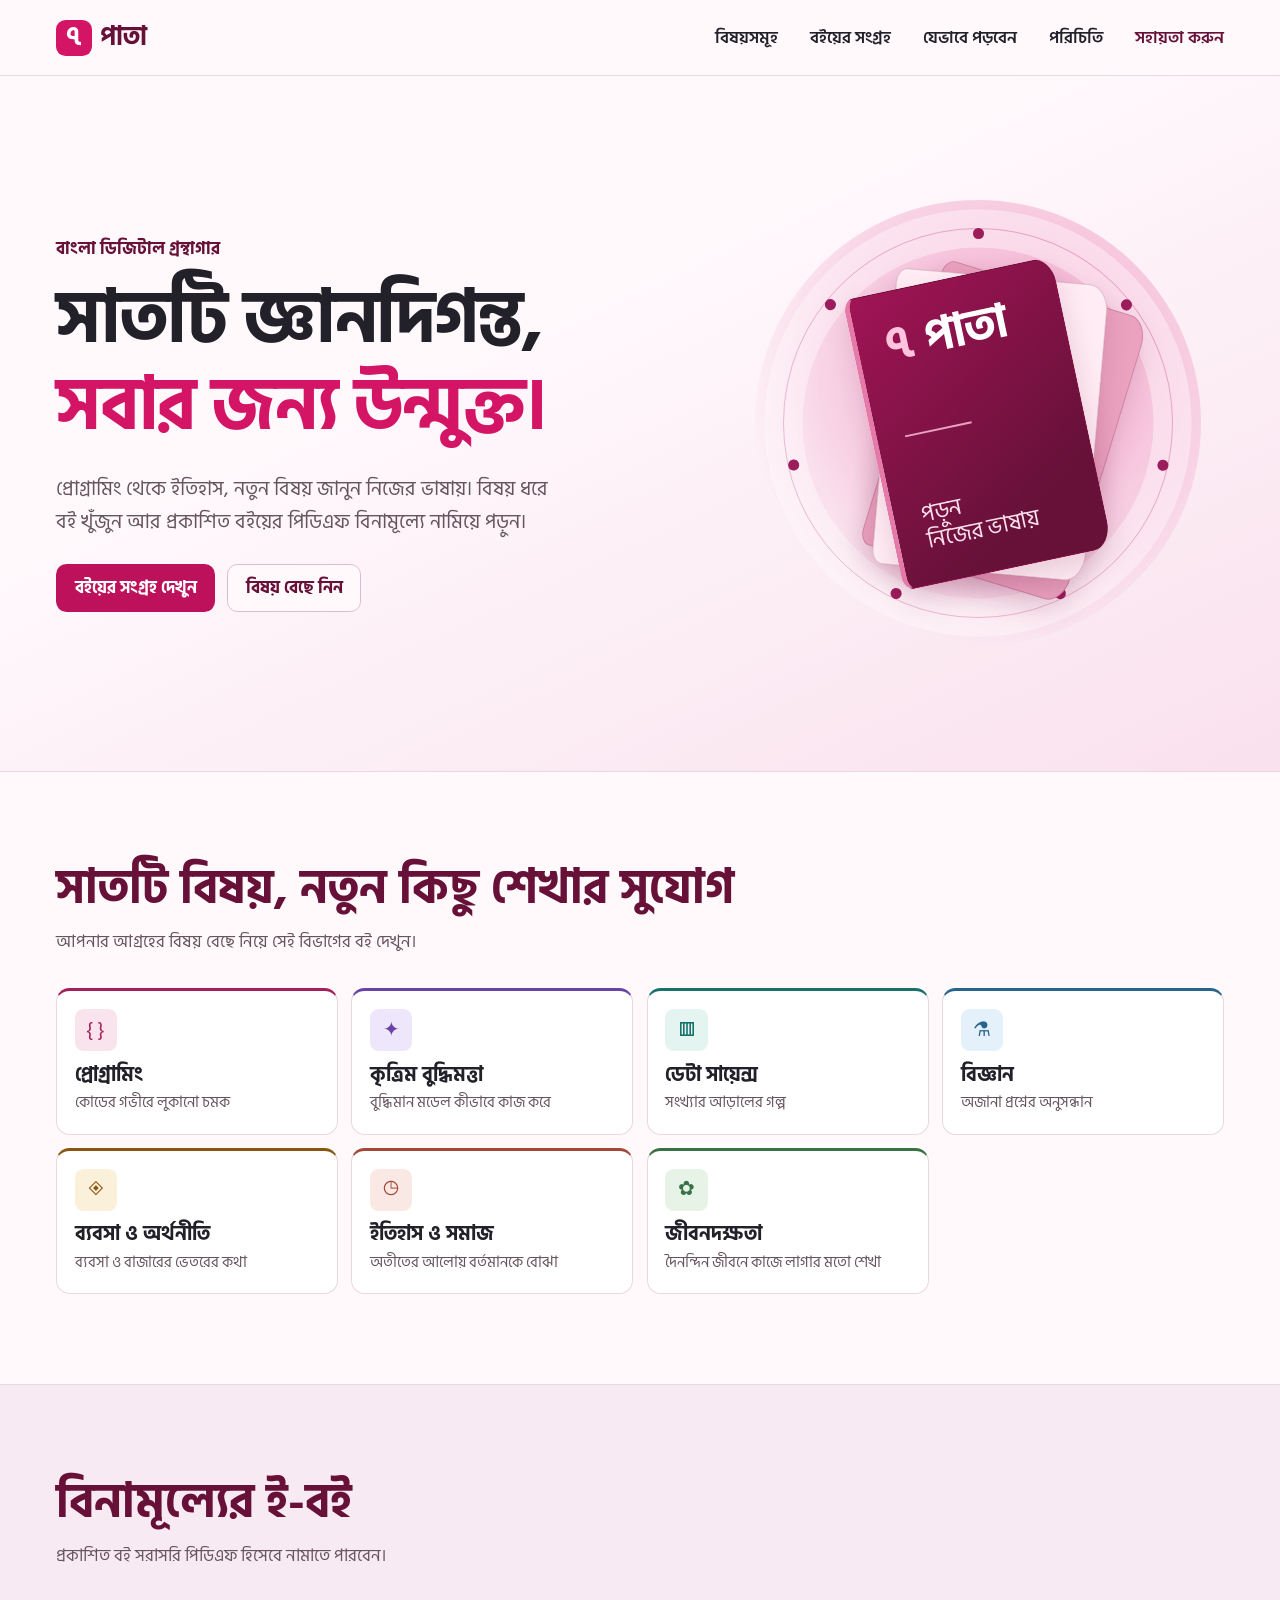
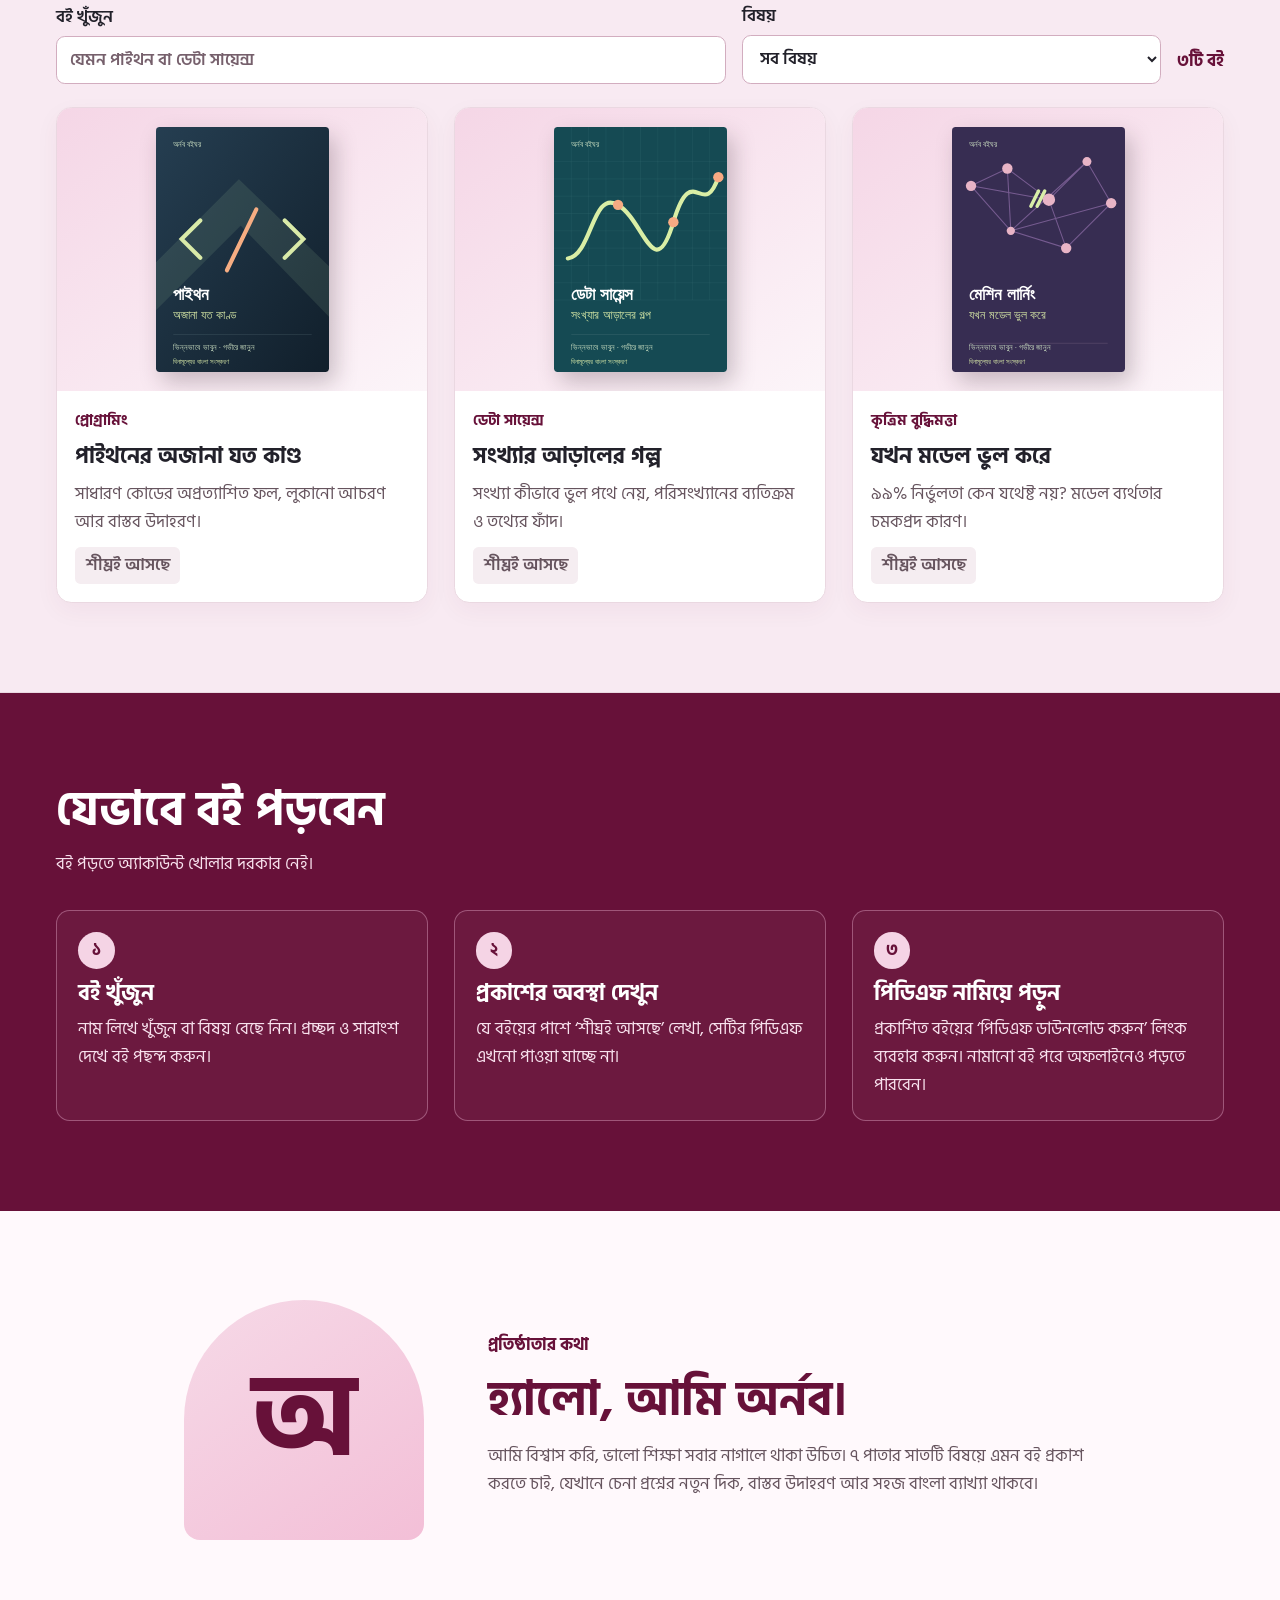
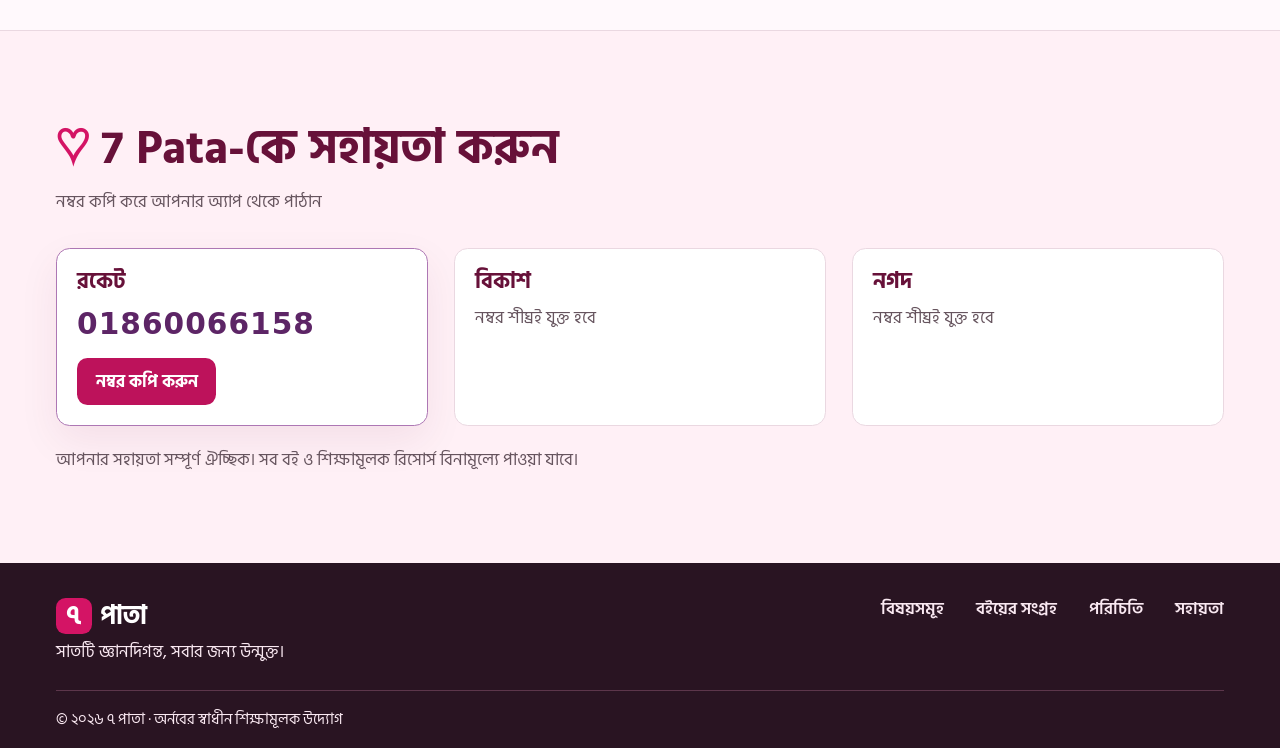
==== index.html @ e87b6c3a "Redesign 7 Pata as an accessible Bengali digital library" ====
<!doctype html>
<html lang="bn">
<head>
  <meta charset="utf-8">
  <meta name="viewport" content="width=device-width, initial-scale=1">
  <meta name="theme-color" content="#FFF9FC">
  <title>৭ পাতা — বিনামূল্যের বাংলা ডিজিটাল গ্রন্থাগার</title>
  <meta name="description" content="সাতটি জ্ঞানদিগন্ত, সবার জন্য উন্মুক্ত। ৭ পাতায় বিষয় ধরে খুঁজুন ও বিনামূল্যে বাংলা ই-বই পড়ুন।">
  <link rel="canonical" href="https://7-pata.github.io/">
  <meta property="og:title" content="৭ পাতা — বিনামূল্যের বাংলা ডিজিটাল গ্রন্থাগার">
  <meta property="og:description" content="সাতটি জ্ঞানদিগন্ত, সবার জন্য উন্মুক্ত।">
  <meta property="og:type" content="website">
  <meta property="og:locale" content="bn_BD">
  <meta property="og:url" content="https://7-pata.github.io/">
  <meta property="og:image" content="https://7-pata.github.io/assets/preview.png">
  <meta property="og:image:width" content="1200">
  <meta property="og:image:height" content="630">
  <meta property="og:image:alt" content="৭ পাতা বাংলা ডিজিটাল গ্রন্থাগারের গোলাপি প্রচ্ছদ">
  <meta name="twitter:card" content="summary_large_image">
  <link rel="icon" href="assets/favicon.svg" type="image/svg+xml">
  <link rel="preconnect" href="https://fonts.googleapis.com">
  <link rel="preconnect" href="https://fonts.gstatic.com" crossorigin>
  <link href="https://fonts.googleapis.com/css2?family=Hind+Siliguri:wght@400;500;600;700&display=swap" rel="stylesheet">
  <link rel="stylesheet" href="styles.css">
  <script defer src="config.js"></script>
  <script defer src="script.js"></script>
</head>
<body id="home">
  <a class="skip" href="#main">মূল অংশে যান</a>
  <header class="header">
    <div class="wrap topbar">
      <a class="logo" href="#home" aria-label="৭ পাতা — প্রথম পাতা"><span aria-hidden="true">৭</span> পাতা</a>
      <button type="button" class="menu" aria-expanded="false" aria-controls="nav" hidden>মেনু</button>
      <nav id="nav" aria-label="প্রধান মেনু"><div class="nav-links">
        <a href="#segments">বিষয়সমূহ</a>
        <a href="#books">বইয়ের সংগ্রহ</a>
        <a href="#principles">যেভাবে পড়বেন</a>
        <a href="#about">পরিচিতি</a>
        <a class="nav-cta" href="#support">সহায়তা করুন</a>
      </div></nav>
    </div>
  </header>
  <main id="main" tabindex="-1">
    <section class="hero">
      <div class="wrap hero-inner">
        <div class="hero-copy">
          <p class="eyebrow">বাংলা ডিজিটাল গ্রন্থাগার</p>
          <h1>সাতটি জ্ঞানদিগন্ত,<br><em>সবার জন্য উন্মুক্ত।</em></h1>
          <p class="intro">প্রোগ্রামিং থেকে ইতিহাস, নতুন বিষয় জানুন নিজের ভাষায়। বিষয় ধরে বই খুঁজুন আর প্রকাশিত বইয়ের পিডিএফ বিনামূল্যে নামিয়ে পড়ুন।</p>
          <div class="hero-actions">
            <a class="button primary" href="#books">বইয়ের সংগ্রহ দেখুন</a>
            <a class="button secondary" href="#segments">বিষয় বেছে নিন</a>
          </div>
        </div>
        <div class="hero-art" aria-hidden="true">
          <div class="art-scene">
            <div class="art-orbit"></div>
            <div class="art-dots"><i></i><i></i><i></i><i></i><i></i><i></i><i></i></div>
            <div class="art-float">
              <div class="folio folio-back"></div>
              <div class="folio folio-middle"></div>
              <div class="folio folio-front">
                <span class="folio-brand"><b>৭</b> পাতা</span>
                <span class="folio-rule"></span>
                <span class="folio-caption">পড়ুন<br>নিজের ভাষায়</span>
              </div>
            </div>
          </div>
        </div>
      </div>
    </section>
    <section class="section" id="segments" aria-labelledby="segments-title">
      <div class="wrap">
        <div class="section-head">
          <h2 id="segments-title">সাতটি বিষয়, নতুন কিছু শেখার সুযোগ</h2>
          <p>আপনার আগ্রহের বিষয় বেছে নিয়ে সেই বিভাগের বই দেখুন।</p>
        </div>
        <ul class="segment-grid" id="categoryGrid"></ul>
      </div>
    </section>
    <section class="section library" id="books" aria-labelledby="books-title">
      <div class="wrap">
        <div class="section-head">
          <h2 id="books-title">বিনামূল্যের ই-বই</h2>
          <p>প্রকাশিত বই সরাসরি পিডিএফ হিসেবে নামাতে পারবেন।</p>
        </div>
        <div class="controls">
          <label class="search-label"><span>বই খুঁজুন</span><input id="search" placeholder="যেমন পাইথন বা ডেটা সায়েন্স" type="search"></label>
          <label><span>বিষয়</span><select id="categoryFilter"><option value="">সব বিষয়</option></select></label>
          <p id="count" role="status"></p>
        </div>
        <div class="books-grid" id="bookGrid"></div>
        <div class="empty" id="noBooks" hidden>
          <h3>কোনো বই পাওয়া যায়নি</h3>
          <p>অন্য শব্দ দিয়ে খুঁজুন অথবা সব বিষয়ের বই দেখুন।</p>
          <button class="button secondary" id="resetSearch" type="button">সব বই দেখুন</button>
        </div>
        <noscript><p>বইয়ের তালিকা, বিষয় বাছাই ও খোঁজার সুবিধা ব্যবহার করতে জাভাস্ক্রিপ্ট চালু করুন।</p></noscript>
      </div>
    </section>
    <section class="section how" id="principles" aria-labelledby="how-title">
      <div class="wrap">
        <div class="section-head">
          <h2 id="how-title">যেভাবে বই পড়বেন</h2>
          <p>বই পড়তে অ্যাকাউন্ট খোলার দরকার নেই।</p>
        </div>
        <ol class="steps">
          <li><h3>বই খুঁজুন</h3><p>নাম লিখে খুঁজুন বা বিষয় বেছে নিন। প্রচ্ছদ ও সারাংশ দেখে বই পছন্দ করুন।</p></li>
          <li><h3>প্রকাশের অবস্থা দেখুন</h3><p>যে বইয়ের পাশে ‘শীঘ্রই আসছে’ লেখা, সেটির পিডিএফ এখনো পাওয়া যাচ্ছে না।</p></li>
          <li><h3>পিডিএফ নামিয়ে পড়ুন</h3><p>প্রকাশিত বইয়ের ‘পিডিএফ ডাউনলোড করুন’ লিংক ব্যবহার করুন। নামানো বই পরে অফলাইনেও পড়তে পারবেন।</p></li>
        </ol>
      </div>
    </section>
    <section class="section about" id="about" aria-labelledby="about-title">
      <div class="wrap about-layout">
        <div class="founder-mark" aria-hidden="true">অ</div>
        <div>
          <p class="eyebrow">প্রতিষ্ঠাতার কথা</p>
          <h2 id="about-title">হ্যালো, আমি অর্নব।</h2>
          <p>আমি বিশ্বাস করি, ভালো শিক্ষা সবার নাগালে থাকা উচিত। ৭ পাতার সাতটি বিষয়ে এমন বই প্রকাশ করতে চাই, যেখানে চেনা প্রশ্নের নতুন দিক, বাস্তব উদাহরণ আর সহজ বাংলা ব্যাখ্যা থাকবে।</p>
          <a id="facebook" class="text-link" href="#about" hidden target="_blank" rel="noopener noreferrer">ফেসবুক পেজে যুক্ত হন</a>
        </div>
      </div>
    </section>
    <section class="section support" id="support" aria-labelledby="support-title">
      <div class="wrap">
        <div class="section-head">
          <h2 id="support-title"><span aria-hidden="true">♡</span> 7 Pata-কে সহায়তা করুন</h2>
          <p>নম্বর কপি করে আপনার অ্যাপ থেকে পাঠান</p>
        </div>
        <div class="payments">
          <article class="pay-card rocket">
            <h3>রকেট</h3>
            <span class="pay-status" id="number-rocket" dir="ltr">01860066158</span>
            <button class="button primary" data-method="rocket" type="button" hidden>নম্বর কপি করুন</button>
          </article>
          <article class="pay-card bkash">
            <h3>বিকাশ</h3>
            <span class="pay-status" id="number-bkash">নম্বর শীঘ্রই যুক্ত হবে</span>
            <button class="button primary" data-method="bkash" type="button" hidden>নম্বর কপি করুন</button>
          </article>
          <article class="pay-card nagad">
            <h3>নগদ</h3>
            <span class="pay-status" id="number-nagad">নম্বর শীঘ্রই যুক্ত হবে</span>
            <button class="button primary" data-method="nagad" type="button" hidden>নম্বর কপি করুন</button>
          </article>
        </div>
        <p class="support-note">আপনার সহায়তা সম্পূর্ণ ঐচ্ছিক। সব বই ও শিক্ষামূলক রিসোর্স বিনামূল্যে পাওয়া যাবে।</p>
      </div>
    </section>
  </main>
  <footer class="footer">
    <div class="wrap">
      <div class="footer-main">
        <div>
          <a class="logo" href="#home" aria-label="৭ পাতা — প্রথম পাতা"><span aria-hidden="true">৭</span> পাতা</a>
          <p>সাতটি জ্ঞানদিগন্ত, সবার জন্য উন্মুক্ত।</p>
        </div>
        <nav aria-label="ফুটার মেনু">
          <a href="#segments">বিষয়সমূহ</a><a href="#books">বইয়ের সংগ্রহ</a><a href="#about">পরিচিতি</a><a href="#support">সহায়তা</a>
        </nav>
      </div>
      <p class="footer-bottom">© <span id="year"></span> ৭ পাতা · অর্নবের স্বাধীন শিক্ষামূলক উদ্যোগ</p>
    </div>
  </footer>
  <div class="toast" id="toast" role="status" aria-atomic="true"></div>
</body>
</html>
---- styles.css ----
:root {
  color-scheme: light;
  --pink: #D41465;
  --burgundy: #671139;
  --paper: #FFF9FC;
  --ink: #22212A;
  --muted: #66545e;
  --line: #ead8e1;
  --shadow: 0 15px 40px #67113912;
  font-family: "Hind Siliguri", "Noto Sans Bengali", sans-serif;
  color: var(--ink);
  background: var(--paper);
}
*, *::before, *::after { box-sizing: border-box; }
html { scroll-behavior: smooth; scroll-padding-top: 6rem; }
body { margin: 0; font-size: 1.0625rem; line-height: 1.65; }
[hidden] { display: none !important; }
h1, h2, h3, p { margin: 0; }
h1, h2, h3 { line-height: 1.2; }
h1 { font-size: clamp(2.35rem, 5.7vw, 5.25rem); letter-spacing: -.02em; }
h1 em { color: var(--pink); font-style: normal; }
h2 { font-size: clamp(1.9rem, 3.7vw, 3.2rem); color: var(--burgundy); }
h3 { font-size: 1.35rem; }
a { color: inherit; }
button, input, select { font: inherit; }
button { cursor: pointer; }
:focus-visible { outline: 3px solid #a20e53; outline-offset: 4px; }
.wrap { width: min(73rem, calc(100% - 3rem)); margin-inline: auto; }
.skip { position: fixed; z-index: 10; top: .75rem; left: .75rem; padding: .6rem 1rem; background: white; transform: translateY(-200%); }
.skip:focus { transform: none; }

.header { position: sticky; top: 0; z-index: 5; background: var(--paper); border-bottom: 1px solid var(--line); }
.topbar, .topbar nav, .footer-main, .footer nav { display: flex; align-items: center; gap: clamp(.85rem, 2.6vw, 2rem); }
.topbar { min-height: 4.7rem; justify-content: space-between; }
.logo { display: inline-flex; align-items: center; gap: .48rem; white-space: nowrap; text-decoration: none; font-size: 1.6rem; font-weight: 700; color: var(--burgundy); }
.logo span { display: grid; place-items: center; width: 2.25rem; height: 2.25rem; line-height: 1; border-radius: .6rem; color: white; background: var(--pink); }
.topbar nav a, .footer nav a { position: relative; text-decoration: none; font-weight: 600; }
.topbar nav a::after, .footer nav a::after { content: ""; position: absolute; inset: auto 0 -.15em; height: 2px; background: currentColor; transform: scaleX(0); transform-origin: left; transition: transform .2s; }
.topbar nav a:is(:hover, :focus-visible)::after, .footer nav a:is(:hover, :focus-visible)::after { transform: scaleX(1); }
.nav-links { display: contents; }
.nav-cta { color: var(--burgundy); }
.menu { display: none; border: 1px solid var(--line); border-radius: .55rem; background: white; color: var(--burgundy); padding: .4rem .85rem; }

.hero { background: linear-gradient(155deg, #fff9fc 36%, #f9e1ed); overflow: hidden; border-bottom: 1px solid var(--line); }
.hero-inner { display: grid; grid-template-columns: 1.12fr .88fr; align-items: center; gap: clamp(1rem, 4vw, 4rem); padding-block: clamp(4rem, 9vw, 8rem); }
.eyebrow { color: var(--burgundy); font-weight: 700; margin-bottom: .85rem; }
.intro { max-width: 31rem; margin-top: 1.3rem; color: var(--muted); font-size: clamp(1.05rem, 2vw, 1.25rem); }
.hero-actions { display: flex; flex-wrap: wrap; gap: .75rem; margin-top: 1.6rem; }
.button { display: inline-flex; align-items: center; justify-content: center; text-align: center; min-height: 2.85rem; border-radius: .65rem; border: 1px solid transparent; padding: .55rem 1.1rem; font-weight: 700; text-decoration: none; transition: background-color .2s, transform .2s, box-shadow .2s; }
.button:active { transform: translateY(2px); }
.primary { background: #bd125b; color: white; }
.primary:hover { background: var(--burgundy); box-shadow: 0 5px 15px #67113930; }
.secondary { border-color: #dfbace; background: #fff9fc; color: var(--burgundy); }
.secondary:hover { background: #f8e5ef; }
.hero-copy > * { animation: enter .65s both; }
.hero-copy h1 { animation-delay: .08s; }
.hero-copy .intro { animation-delay: .17s; }
.hero-actions { animation-delay: .25s; }

.hero-art { position: relative; isolation: isolate; display: grid; place-items: center; width: min(100%, 29rem); aspect-ratio: 1; margin-inline: auto; container-type: inline-size; }
.hero-art::before { content: ""; position: absolute; inset: 2%; border-radius: 50%; background: radial-gradient(circle at 60% 38%, #f4a7cb, #f8d5e6 53%, transparent 73%); animation: glow 4.8s ease-in-out; }
.art-scene { position: absolute; inset: 0; transform: translate(var(--drift-x, 0), var(--drift-y, 0)); transition: transform .3s ease-out; }
.art-orbit { position: absolute; inset: 8%; border: 1px solid #b9387640; border-radius: 50%; box-shadow: 0 0 0 4cqw #fff9fc69, inset 0 0 0 4cqw #fff9fc69; }
.art-dots { position: absolute; inset: 0; }
.art-dots i { position: absolute; top: 8%; left: 49%; width: 2.3%; aspect-ratio: 1; border-radius: 50%; background: #9c1d5c; transform: rotate(var(--angle)); transform-origin: 50% 42cqw; }
.art-dots i:nth-child(1) { --angle: 0deg; }
.art-dots i:nth-child(2) { --angle: 51.4deg; }
.art-dots i:nth-child(3) { --angle: 102.9deg; }
.art-dots i:nth-child(4) { --angle: 154.3deg; }
.art-dots i:nth-child(5) { --angle: 205.7deg; }
.art-dots i:nth-child(6) { --angle: 257.1deg; }
.art-dots i:nth-child(7) { --angle: 308.6deg; }
.art-float { position: absolute; inset: 18% 27%; animation: float 4.8s ease-in-out; }
.folio { position: absolute; inset: 0; border-radius: 5% 9% 9% 5%; border: 1px solid #67113933; box-shadow: 0 12px 28px #67113924; }
.folio-back { background: #eaa2bf; transform: rotate(17deg) translateX(13%); }
.folio-middle { background: #ffecf4; transform: rotate(5deg) translateX(6%); }
.folio-front { display: flex; flex-direction: column; justify-content: space-between; padding: 13%; background: linear-gradient(145deg, #a01455, #671139 76%); color: white; transform: rotate(-12deg); border-left: 5px solid #e57aa9; }
.folio-brand { font-size: 10cqw; font-weight: 700; line-height: 1.1; white-space: nowrap; }
.folio-brand b { color: #ffc3de; }
.folio-rule { width: 45%; height: 2px; background: #eaa2bf; }
.folio-caption { font-size: 5cqw; line-height: 1.2; color: #ffe0ee; }
@keyframes enter { from { opacity: 0; transform: translateY(13px); } to { opacity: 1; transform: translateY(0); } }
@keyframes glow { 50% { transform: translate(3%, -3%) scale(.91); opacity: .65; } }
@keyframes float { 50% { transform: translateY(-3cqw) rotate(2deg); } }

.section { padding-block: clamp(3.5rem, 7vw, 6rem); }
.section-head { max-width: 44rem; margin-bottom: clamp(1.25rem, 3vw, 2rem); }
.section-head p { margin-top: .65rem; color: var(--muted); }
.segment-grid, .steps { display: grid; list-style: none; margin: 0; padding: 0; gap: .85rem; }
.segment-grid { grid-template-columns: repeat(4, minmax(0, 1fr)); }
.segment-card { --accent: #a51f58; --tint: #f9e3ed; width: 100%; height: 100%; text-align: start; padding: 1.1rem; background: white; border: 1px solid var(--line); border-top: 3px solid var(--accent); border-radius: .85rem; color: var(--ink); transition: transform .22s, background-color .22s, box-shadow .22s; }
.segment-card:hover, .segment-card[aria-pressed="true"] { background: var(--tint); box-shadow: var(--shadow); }
.segment-card:hover { transform: translateY(-4px); }
.segment-card[data-accent="violet"] { --accent: #6744a6; --tint: #eee7fb; }
.segment-card[data-accent="teal"] { --accent: #18726b; --tint: #e4f4f1; }
.segment-card[data-accent="blue"] { --accent: #27658d; --tint: #e5f1fa; }
.segment-card[data-accent="amber"] { --accent: #885610; --tint: #fbf0d9; }
.segment-card[data-accent="brick"] { --accent: #a34738; --tint: #f9e8e3; }
.segment-card[data-accent="green"] { --accent: #387244; --tint: #e8f3e8; }
.segment-icon { display: grid; place-items: center; width: 2.65rem; height: 2.65rem; border-radius: .55rem; color: var(--accent); background: var(--tint); font-size: 1.25rem; margin-bottom: .7rem; transition: transform .25s; }
.segment-card:hover .segment-icon { transform: var(--icon-hover, rotate(-9deg) scale(1.1)); }
.segment-card[data-accent="violet"] { --icon-hover: rotate(35deg); }
.segment-card[data-accent="teal"] { --icon-hover: scaleY(1.22); }
.segment-card[data-accent="blue"] { --icon-hover: rotate(15deg) translateY(-2px); }
.segment-card[data-accent="amber"] { --icon-hover: rotate(45deg) scale(.93); }
.segment-card[data-accent="brick"] { --icon-hover: rotate(-35deg); }
.segment-card[data-accent="green"] { --icon-hover: scale(1.23); }
.segment-card strong { display: block; font-size: 1.22rem; line-height: 1.3; }
.segment-card small { color: var(--muted); font-size: .92rem; }

.library { background: #f8eaf2; border-block: 1px solid var(--line); }
.controls { display: grid; grid-template-columns: minmax(0, 1.6fr) minmax(0, 1fr) auto; align-items: end; gap: 1rem; margin-bottom: 1.4rem; }
.controls label { display: grid; gap: .3rem; font-weight: 600; }
.controls :is(input, select) { width: 100%; min-height: 3rem; padding: .55rem .8rem; border: 1px solid #d2adbf; border-radius: .55rem; color: var(--ink); background: white; }
.controls input::placeholder { color: #76606c; }
.controls :is(input, select):focus-visible { outline-offset: 1px; box-shadow: 0 0 0 6px #d4146520; }
#count { padding-bottom: .55rem; color: var(--burgundy); font-weight: 700; }
.books-grid, .payments, .steps { display: grid; grid-template-columns: repeat(3, minmax(0, 1fr)); gap: clamp(.9rem, 2.4vw, 1.6rem); }
.book-card { min-width: 0; border-radius: .95rem; background: white; border: 1px solid var(--line); box-shadow: 0 8px 24px #6711390c; display: flex; flex-direction: column; overflow: hidden; transform: perspective(850px) rotateX(var(--tilt-x, 0deg)) rotateY(var(--tilt-y, 0deg)) translateY(var(--lift, 0)); transition: transform .22s, box-shadow .22s; }
.book-card:is(:hover, :focus-within) { --lift: -4px; box-shadow: var(--shadow); }
.book-cover { display: grid; place-items: center; padding: 1.2rem 1rem; overflow: hidden; background: linear-gradient(145deg, #f5d6e6, #fcf5f9); }
.book-cover img { display: block; width: min(66%, 10.8rem); height: auto; aspect-ratio: 500 / 708; border-radius: .23rem; box-shadow: 6px 10px 22px #32202d40; transition: transform .28s; }
.book-card:hover img { transform: scale(1.045); }
.book-body { display: flex; flex: 1; flex-direction: column; align-items: flex-start; gap: .65rem; padding: 1.15rem; }
.book-meta { color: var(--burgundy); font-size: .92rem; font-weight: 700; }
.book-body p { color: var(--muted); }
.book-body .button, .book-status { margin-top: auto; }
.book-status { display: inline-block; color: var(--muted); background: #f5edf1; padding: .27rem .65rem; border-radius: .35rem; font-weight: 600; }
.empty { text-align: center; background: white; border: 1px solid var(--line); padding: 2.5rem 1rem; border-radius: .85rem; }
.empty p { margin: .5rem 0 1rem; color: var(--muted); }

.how { background: var(--burgundy); color: white; }
.how h2, .how h3 { color: white; }
.how p { color: #f8e1ed; }
.steps { counter-reset: step; }
.steps li { padding: 1.3rem; border: 1px solid #d89bb979; border-radius: .85rem; background: #fff9fc09; }
.steps li::before { content: counter(step, bengali); counter-increment: step; display: grid; place-items: center; width: 2.3rem; height: 2.3rem; margin-bottom: .8rem; border-radius: 50%; background: #f5d4e5; color: var(--burgundy); font-weight: 700; }
.steps p { margin-top: .5rem; }
.about-layout { display: grid; grid-template-columns: minmax(8rem, 15rem) minmax(0, 38rem); align-items: center; justify-content: center; gap: clamp(1.5rem, 5vw, 4rem); }
.founder-mark { display: grid; place-items: center; aspect-ratio: 1; border-radius: 50% 50% 1rem 1rem; background: linear-gradient(145deg, #f6d9e7, #f3bfd7); color: var(--burgundy); font-weight: 700; font-size: clamp(3rem, 9vw, 8rem); }
.about h2 + p { color: var(--muted); margin-block: .75rem; }
.text-link { color: var(--burgundy); font-weight: 700; text-underline-offset: .2em; }

.support { background: #fff0f6; border-top: 1px solid var(--line); }
.support h2 span { color: var(--pink); }
.pay-card { display: flex; flex-direction: column; align-items: flex-start; gap: .55rem; background: white; border: 1px solid var(--line); border-radius: .85rem; padding: 1.25rem; }
.pay-card h3 { color: var(--burgundy); }
.pay-card.rocket { border-color: #ad77b4; box-shadow: var(--shadow); }
.rocket .pay-status:not(.unavailable) { color: #5d2566; font: 700 clamp(1.25rem, 2.8vw, 1.85rem)/1.4 system-ui, sans-serif; letter-spacing: .035em; font-variant-numeric: tabular-nums; user-select: all; }
.pay-status { color: var(--muted); }
.pay-card .button { margin-top: .25rem; }
.support-note { margin-top: 1.2rem; color: var(--muted); }
.copy-success { animation: success .32s ease-out; }
@keyframes success { 50% { transform: scale(1.04); } }
.footer { background: #291422; color: #f9e8f1; padding: 2rem 0 1rem; }
.footer .logo { color: white; }
.footer-main { justify-content: space-between; align-items: flex-start; flex-wrap: wrap; }
.footer nav { flex-wrap: wrap; }
.footer-bottom { margin-top: 1.5rem; padding-top: 1rem; border-top: 1px solid #b9779959; font-size: .95rem; }
.footer :focus-visible { outline-color: #ffc4e1; }
.toast { position: fixed; z-index: 8; inset: auto 1rem 1rem auto; max-width: calc(100% - 2rem); padding: .65rem 1rem; color: white; background: var(--burgundy); border-radius: .6rem; box-shadow: var(--shadow); opacity: 0; transform: translateY(.65rem); pointer-events: none; transition: opacity .2s, transform .2s; }
.toast.show { opacity: 1; transform: none; }
.revealed { animation: reveal-content .5s ease-out; }
.book-card.revealed { animation-delay: var(--book-delay, 0s); animation-fill-mode: backwards; }
@keyframes reveal-content { from { opacity: 0; translate: 0 10px; } }

@media (max-width: 55rem) {
  .segment-grid { grid-template-columns: repeat(2, minmax(0, 1fr)); }
  .topbar { flex-wrap: wrap; gap: 0; padding-block: .6rem; min-height: 4rem; }
  .menu:not([hidden]) { display: block; min-height: 2.75rem; }
  .topbar nav { flex-basis: 100%; flex-direction: column; align-items: stretch; gap: 0; }
  .topbar nav a { padding: .35rem 0; }
  .topbar.menu-ready nav { position: absolute; inset: 100% 0 auto; padding-inline: max(1rem, calc((100% - 73rem) / 2)); background: var(--paper); box-shadow: var(--shadow); display: grid; grid-template-rows: 0fr; visibility: hidden; transition: grid-template-rows .25s, visibility .25s; }
  .topbar.menu-ready nav.open { grid-template-rows: 1fr; visibility: visible; }
  .nav-links { display: block; min-height: 0; overflow: hidden; padding-inline: .3rem; }
  .nav-links a { display: block; margin-block: .15rem; }
  .topbar nav a:focus-visible { outline-offset: -2px; }
}
@media (max-width: 46rem) {
  .hero-inner { grid-template-columns: minmax(0, 1fr); padding-block: 3.25rem 2rem; }
  .hero-art { width: min(80%, 20rem); }
  .books-grid, .payments, .steps { grid-template-columns: repeat(2, minmax(0, 1fr)); }
  .controls { grid-template-columns: minmax(0, 1fr) minmax(0, .8fr); }
  #count { grid-column: 1 / -1; padding-bottom: 0; }
}
@media (max-width: 33rem) {
  .wrap { width: calc(100% - 2rem); }
  .books-grid, .payments, .steps { grid-template-columns: minmax(0, 1fr); }
  .controls { gap: .65rem; grid-template-columns: minmax(0, 1fr); }
  .segment-card { padding: .8rem; }
  .about-layout { grid-template-columns: minmax(0, 1fr); }
  .founder-mark { width: 6rem; }
}
@media (prefers-reduced-motion: reduce) {
  *, *::before, *::after { scroll-behavior: auto !important; animation: none !important; transition: none !important; }
  .book-card, .button, .segment-card, .segment-icon, .book-cover img, .art-scene { transform: none !important; }
}
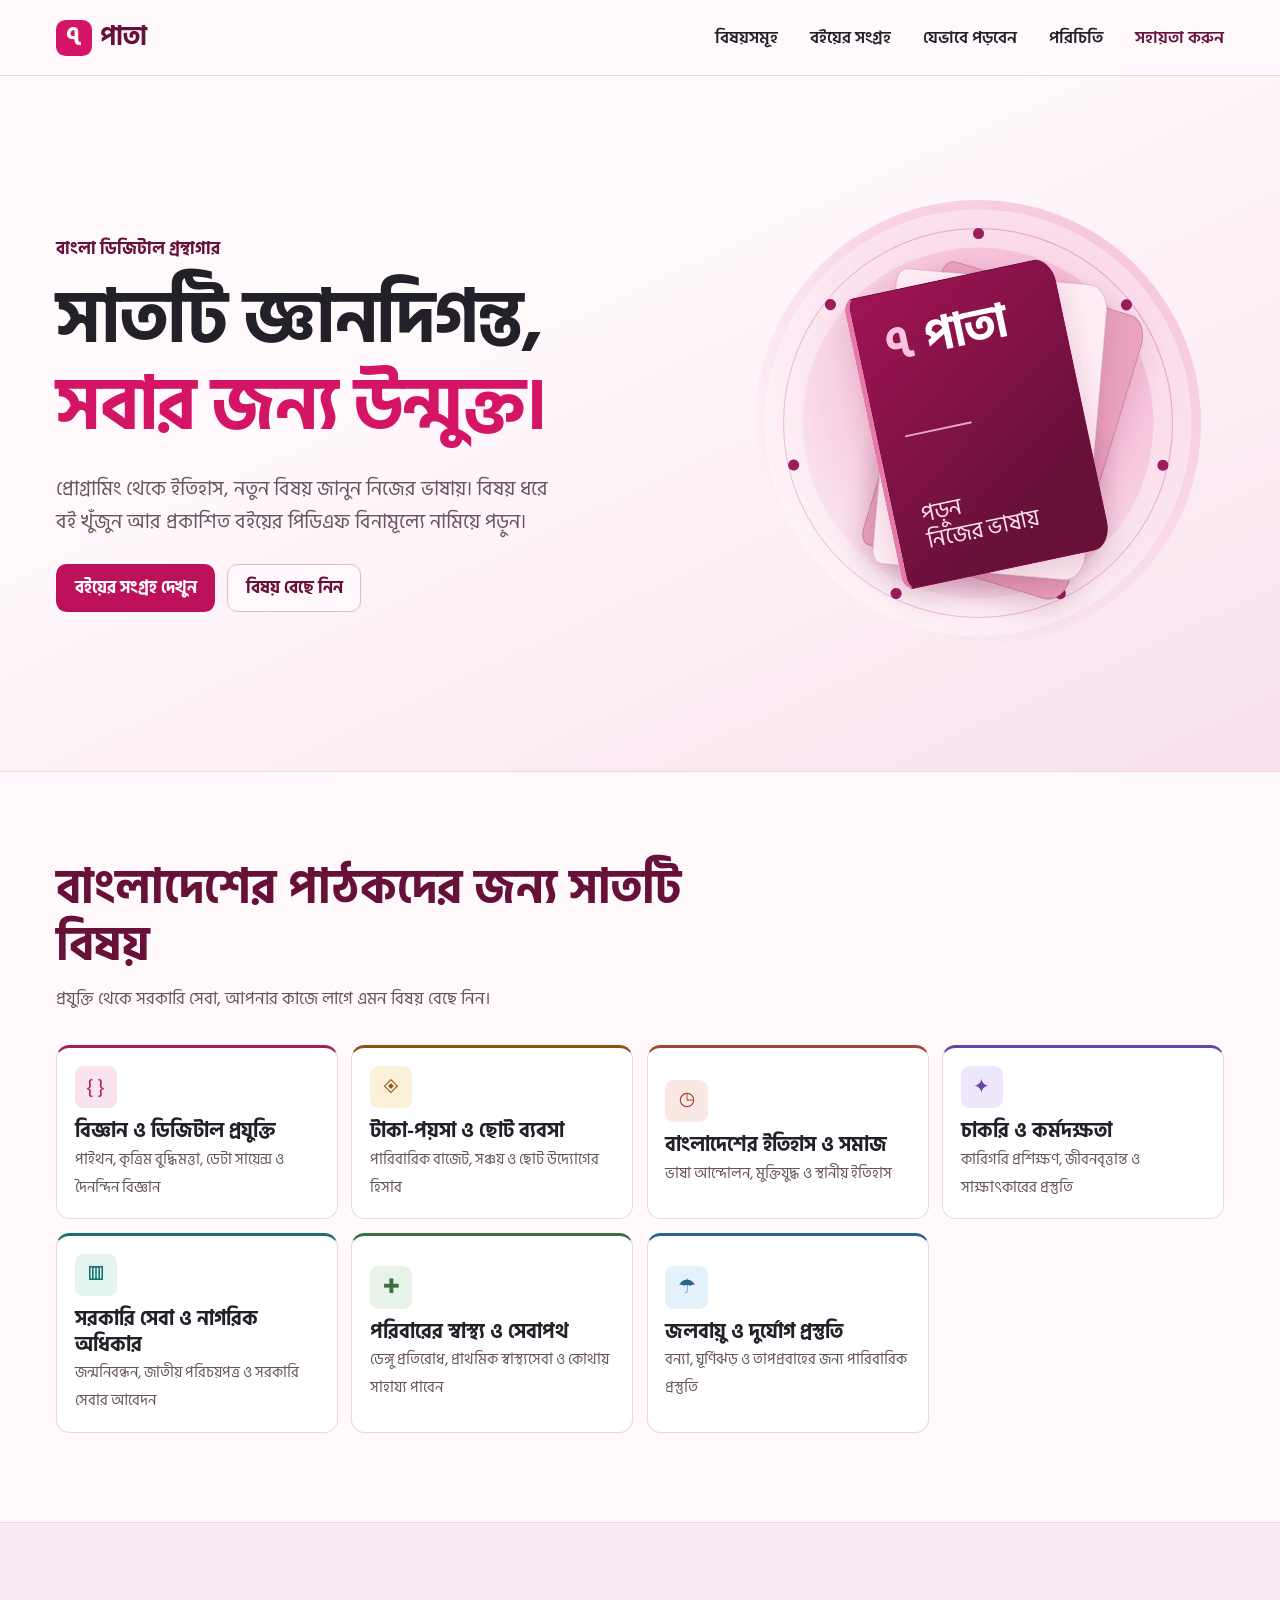
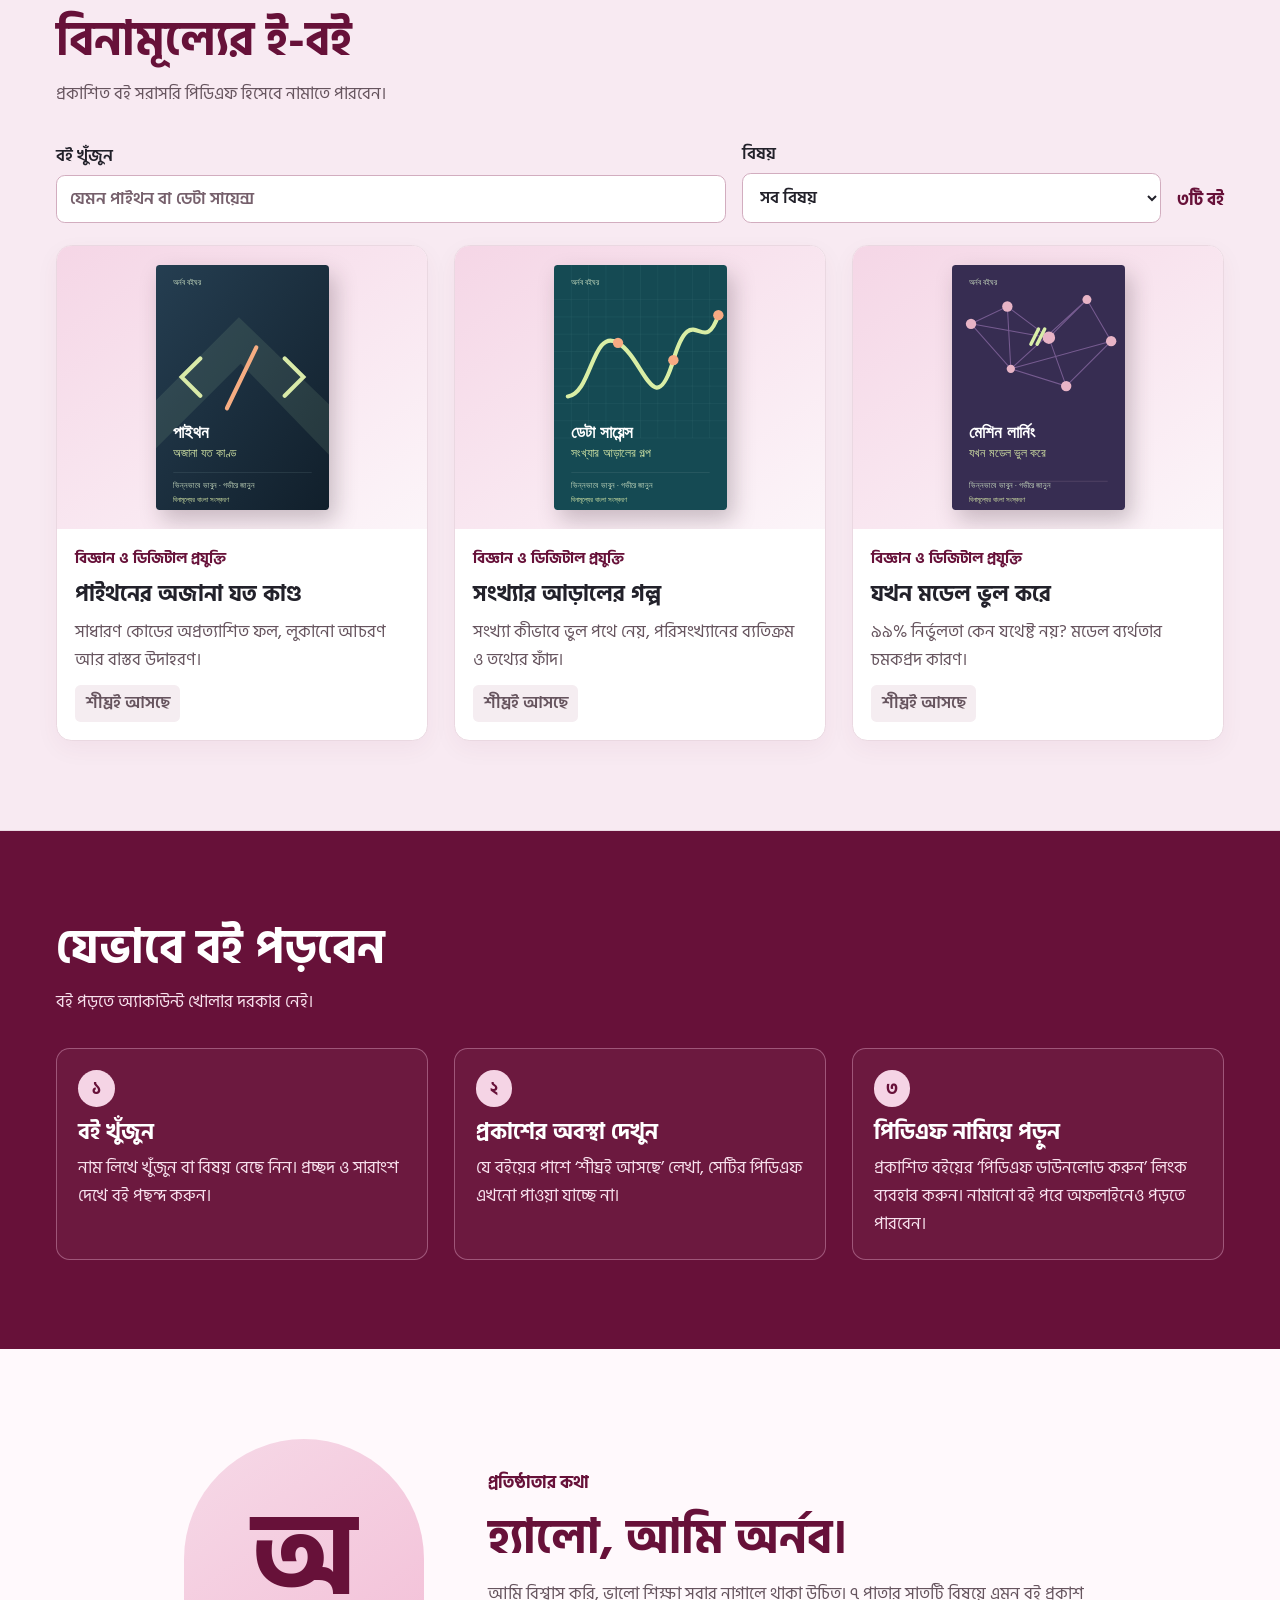
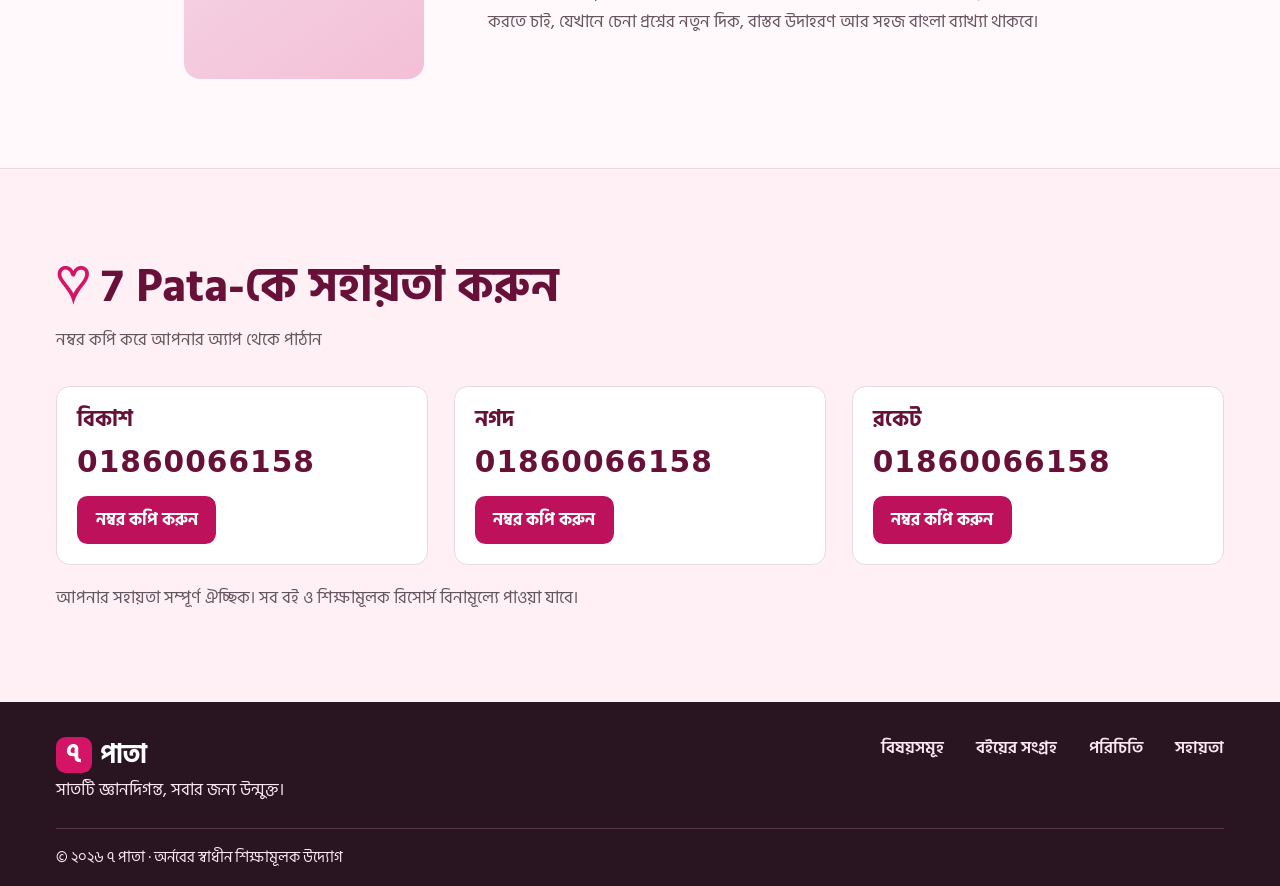
==== commit 49b481ff: "Localize library topics, support cards, and favicon" ====
--- a/index.html
+++ b/index.html
@@ -17,13 +17,13 @@
   <meta property="og:image:height" content="630">
   <meta property="og:image:alt" content="৭ পাতা বাংলা ডিজিটাল গ্রন্থাগারের গোলাপি প্রচ্ছদ">
   <meta name="twitter:card" content="summary_large_image">
-  <link rel="icon" href="assets/favicon.svg" type="image/svg+xml">
+  <link rel="icon" href="assets/favicon.svg?v=7-pata-bn" type="image/svg+xml">
   <link rel="preconnect" href="https://fonts.googleapis.com">
   <link rel="preconnect" href="https://fonts.gstatic.com" crossorigin>
   <link href="https://fonts.googleapis.com/css2?family=Hind+Siliguri:wght@400;500;600;700&display=swap" rel="stylesheet">
-  <link rel="stylesheet" href="styles.css">
-  <script defer src="config.js"></script>
-  <script defer src="script.js"></script>
+  <link rel="stylesheet" href="styles.css?v=bangladesh-topics">
+  <script defer src="config.js?v=bangladesh-topics"></script>
+  <script defer src="script.js?v=bangladesh-topics"></script>
 </head>
 <body id="home">
   <a class="skip" href="#main">মূল অংশে যান</a>
@@ -72,8 +72,8 @@
     <section class="section" id="segments" aria-labelledby="segments-title">
       <div class="wrap">
         <div class="section-head">
-          <h2 id="segments-title">সাতটি বিষয়, নতুন কিছু শেখার সুযোগ</h2>
-          <p>আপনার আগ্রহের বিষয় বেছে নিয়ে সেই বিভাগের বই দেখুন।</p>
+          <h2 id="segments-title">বাংলাদেশের পাঠকদের জন্য সাতটি বিষয়</h2>
+          <p>প্রযুক্তি থেকে সরকারি সেবা, আপনার কাজে লাগে এমন বিষয় বেছে নিন।</p>
         </div>
         <ul class="segment-grid" id="categoryGrid"></ul>
       </div>
@@ -129,20 +129,20 @@
           <p>নম্বর কপি করে আপনার অ্যাপ থেকে পাঠান</p>
         </div>
         <div class="payments">
+          <article class="pay-card bkash">
+            <h3>বিকাশ</h3>
+            <span class="pay-status" id="number-bkash" dir="ltr">01860066158</span>
+            <button class="button primary" data-method="bkash" type="button" hidden>নম্বর কপি করুন</button>
+          </article>
+          <article class="pay-card nagad">
+            <h3>নগদ</h3>
+            <span class="pay-status" id="number-nagad" dir="ltr">01860066158</span>
+            <button class="button primary" data-method="nagad" type="button" hidden>নম্বর কপি করুন</button>
+          </article>
           <article class="pay-card rocket">
             <h3>রকেট</h3>
             <span class="pay-status" id="number-rocket" dir="ltr">01860066158</span>
             <button class="button primary" data-method="rocket" type="button" hidden>নম্বর কপি করুন</button>
-          </article>
-          <article class="pay-card bkash">
-            <h3>বিকাশ</h3>
-            <span class="pay-status" id="number-bkash">নম্বর শীঘ্রই যুক্ত হবে</span>
-            <button class="button primary" data-method="bkash" type="button" hidden>নম্বর কপি করুন</button>
-          </article>
-          <article class="pay-card nagad">
-            <h3>নগদ</h3>
-            <span class="pay-status" id="number-nagad">নম্বর শীঘ্রই যুক্ত হবে</span>
-            <button class="button primary" data-method="nagad" type="button" hidden>নম্বর কপি করুন</button>
           </article>
         </div>
         <p class="support-note">আপনার সহায়তা সম্পূর্ণ ঐচ্ছিক। সব বই ও শিক্ষামূলক রিসোর্স বিনামূল্যে পাওয়া যাবে।</p>
--- a/styles.css
+++ b/styles.css
@@ -145,8 +145,7 @@
 .support h2 span { color: var(--pink); }
 .pay-card { display: flex; flex-direction: column; align-items: flex-start; gap: .55rem; background: white; border: 1px solid var(--line); border-radius: .85rem; padding: 1.25rem; }
 .pay-card h3 { color: var(--burgundy); }
-.pay-card.rocket { border-color: #ad77b4; box-shadow: var(--shadow); }
-.rocket .pay-status:not(.unavailable) { color: #5d2566; font: 700 clamp(1.25rem, 2.8vw, 1.85rem)/1.4 system-ui, sans-serif; letter-spacing: .035em; font-variant-numeric: tabular-nums; user-select: all; }
+.pay-status[dir="ltr"]:not(.unavailable) { color: var(--burgundy); font: 700 clamp(1.25rem, 2.8vw, 1.85rem)/1.4 system-ui, sans-serif; letter-spacing: .035em; font-variant-numeric: tabular-nums; user-select: all; }
 .pay-status { color: var(--muted); }
 .pay-card .button { margin-top: .25rem; }
 .support-note { margin-top: 1.2rem; color: var(--muted); }
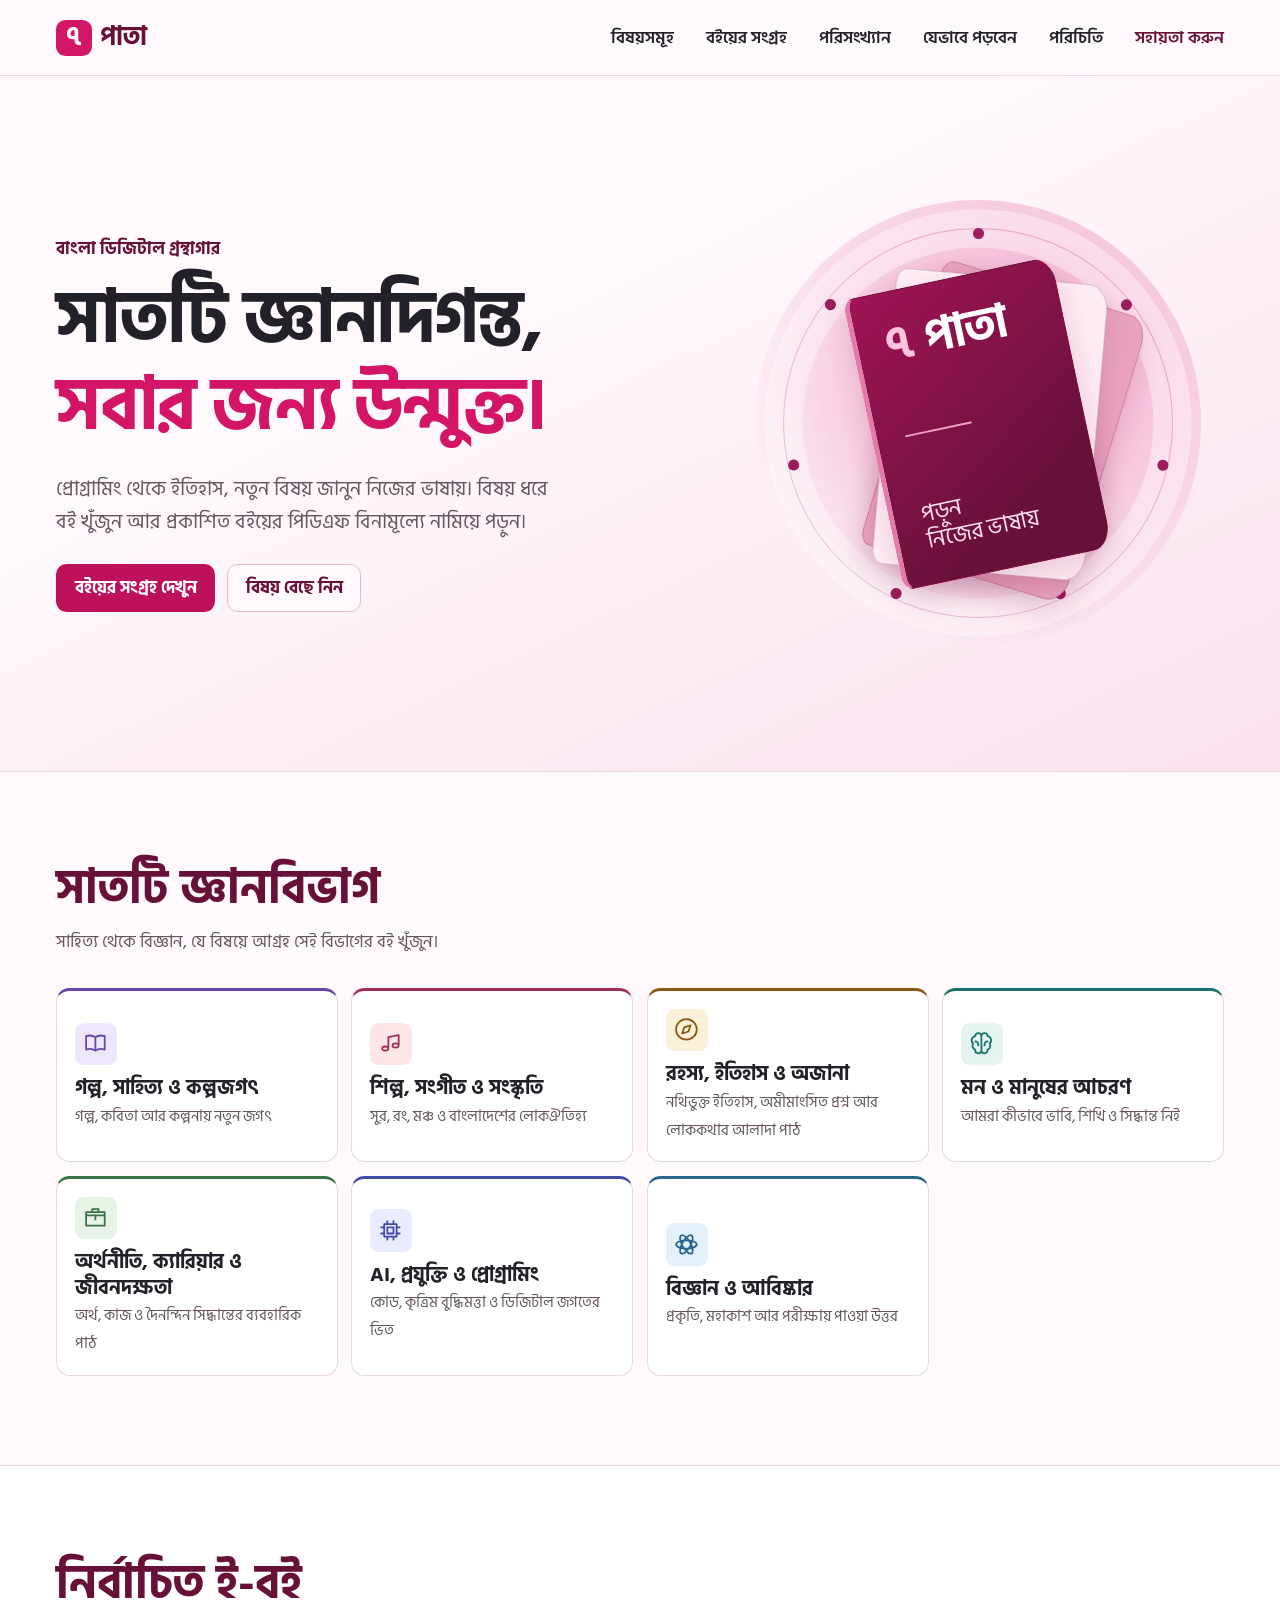
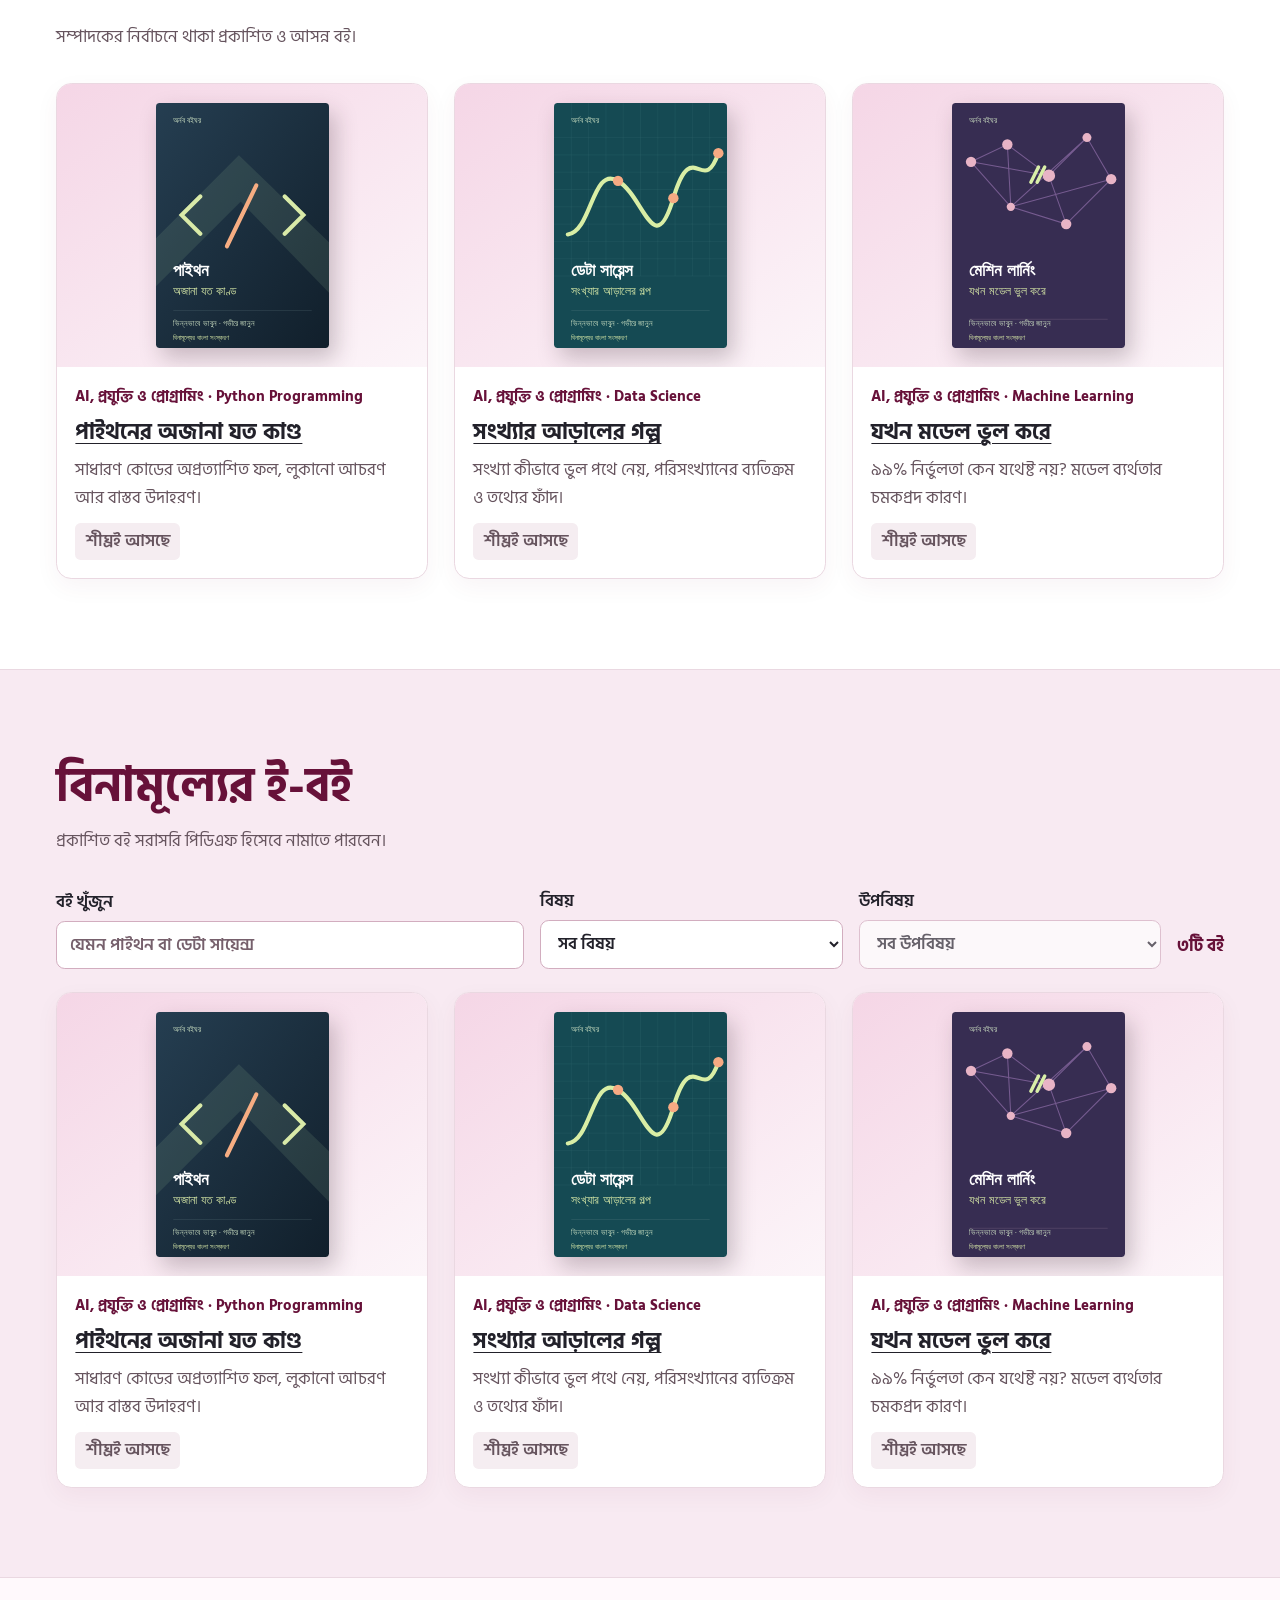
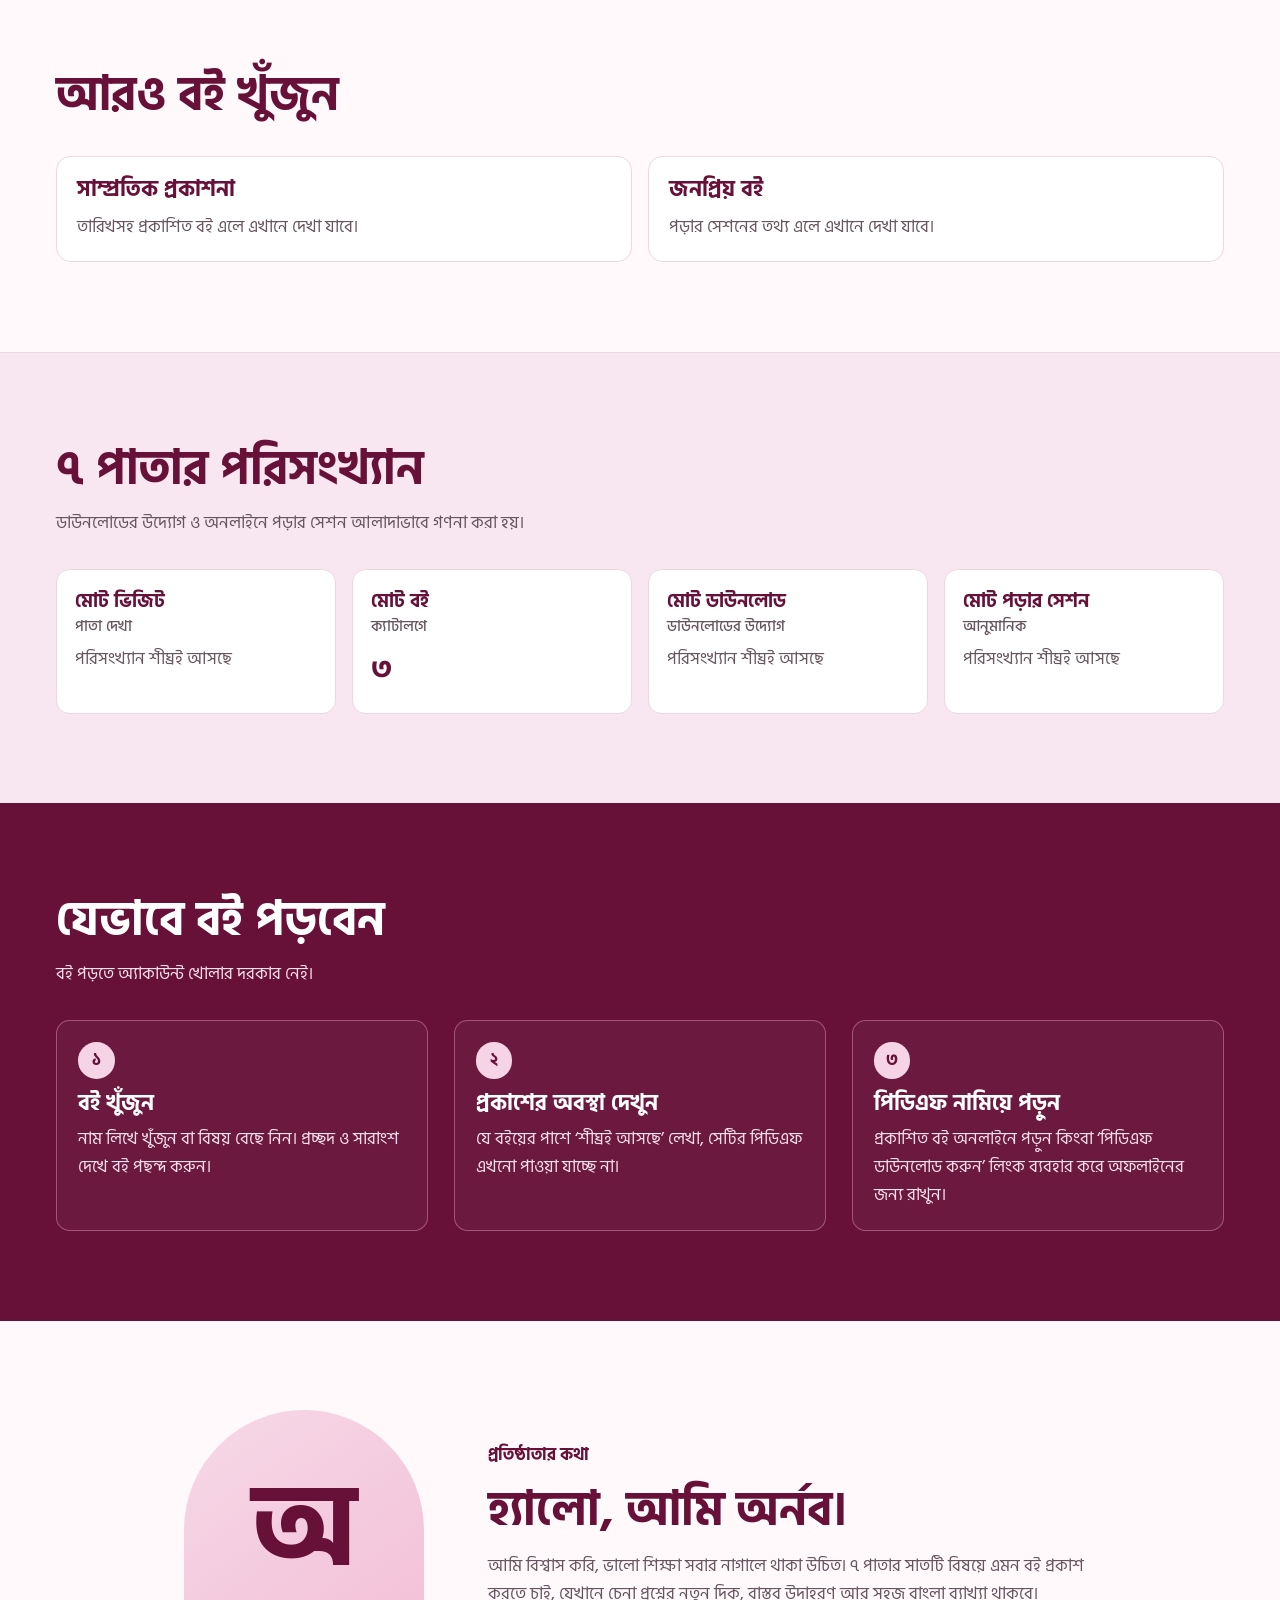
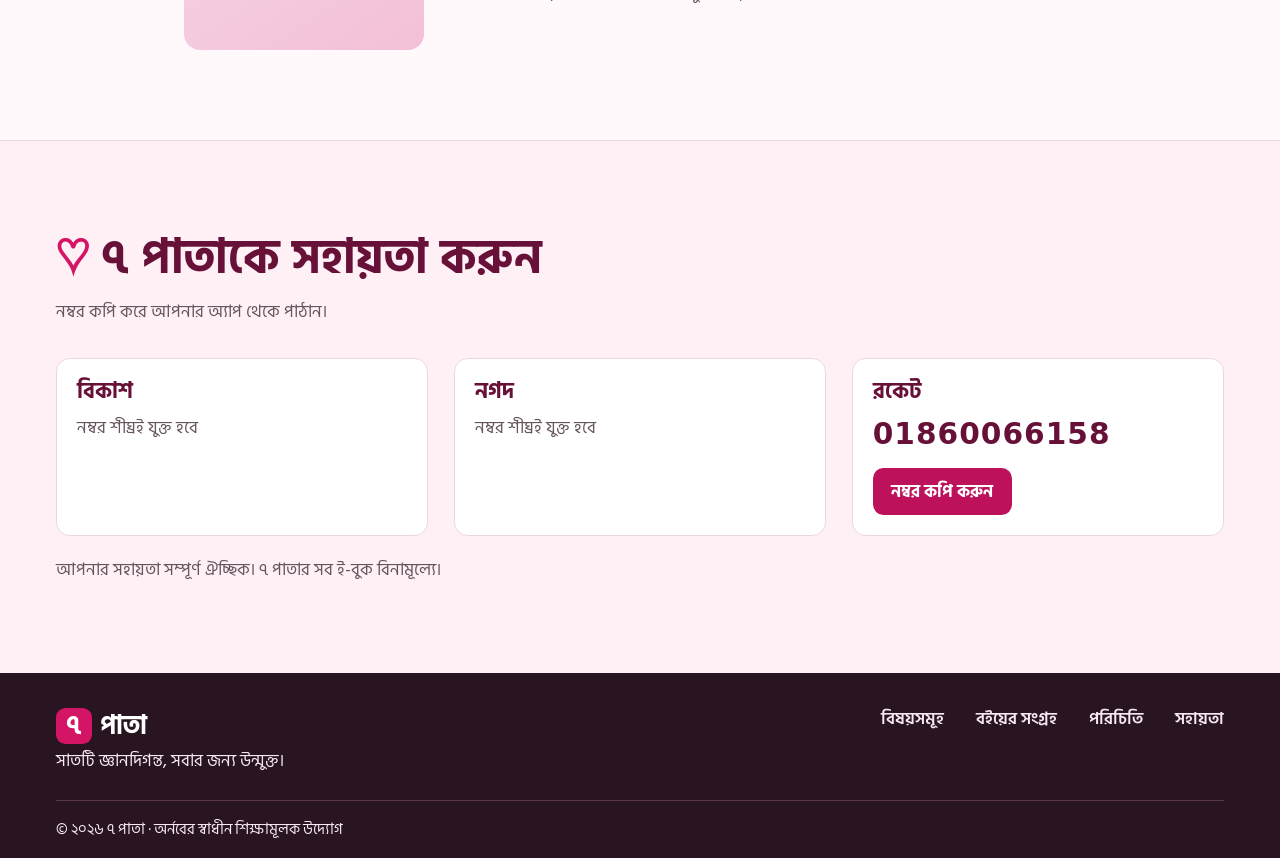
==== commit 83c7add5: "Build 7 Pata V2 knowledge library and online reader" ====
--- a/index.html
+++ b/index.html
@@ -21,9 +21,11 @@
   <link rel="preconnect" href="https://fonts.googleapis.com">
   <link rel="preconnect" href="https://fonts.gstatic.com" crossorigin>
   <link href="https://fonts.googleapis.com/css2?family=Hind+Siliguri:wght@400;500;600;700&display=swap" rel="stylesheet">
-  <link rel="stylesheet" href="styles.css?v=bangladesh-topics">
-  <script defer src="config.js?v=bangladesh-topics"></script>
-  <script defer src="script.js?v=bangladesh-topics"></script>
+  <link rel="stylesheet" href="styles.css?v=v2">
+  <script defer src="config.js?v=v2"></script>
+  <script defer src="library.js?v=v2"></script>
+  <script defer src="analytics.js?v=v2"></script>
+  <script defer src="script.js?v=v2"></script>
 </head>
 <body id="home">
   <a class="skip" href="#main">মূল অংশে যান</a>
@@ -34,6 +36,7 @@
       <nav id="nav" aria-label="প্রধান মেনু"><div class="nav-links">
         <a href="#segments">বিষয়সমূহ</a>
         <a href="#books">বইয়ের সংগ্রহ</a>
+        <a href="#statistics">পরিসংখ্যান</a>
         <a href="#principles">যেভাবে পড়বেন</a>
         <a href="#about">পরিচিতি</a>
         <a class="nav-cta" href="#support">সহায়তা করুন</a>
@@ -72,10 +75,17 @@
     <section class="section" id="segments" aria-labelledby="segments-title">
       <div class="wrap">
         <div class="section-head">
-          <h2 id="segments-title">বাংলাদেশের পাঠকদের জন্য সাতটি বিষয়</h2>
-          <p>প্রযুক্তি থেকে সরকারি সেবা, আপনার কাজে লাগে এমন বিষয় বেছে নিন।</p>
+          <h2 id="segments-title">সাতটি জ্ঞানবিভাগ</h2>
+          <p>সাহিত্য থেকে বিজ্ঞান, যে বিষয়ে আগ্রহ সেই বিভাগের বই খুঁজুন।</p>
         </div>
         <ul class="segment-grid" id="categoryGrid"></ul>
+      </div>
+    </section>
+    <section class="section featured" id="featured" aria-labelledby="featured-title">
+      <div class="wrap">
+        <div class="section-head"><h2 id="featured-title">নির্বাচিত ই-বই</h2><p>সম্পাদকের নির্বাচনে থাকা প্রকাশিত ও আসন্ন বই।</p></div>
+        <div class="books-grid" id="featuredGrid"></div>
+        <p id="featuredEmpty" hidden>এখনো কোনো নির্বাচিত বই নেই।</p>
       </div>
     </section>
     <section class="section library" id="books" aria-labelledby="books-title">
@@ -87,6 +97,7 @@
         <div class="controls">
           <label class="search-label"><span>বই খুঁজুন</span><input id="search" placeholder="যেমন পাইথন বা ডেটা সায়েন্স" type="search"></label>
           <label><span>বিষয়</span><select id="categoryFilter"><option value="">সব বিষয়</option></select></label>
+          <label><span>উপবিষয়</span><select id="subcategoryFilter" disabled><option value="">সব উপবিষয়</option></select></label>
           <p id="count" role="status"></p>
         </div>
         <div class="books-grid" id="bookGrid"></div>
@@ -98,6 +109,27 @@
         <noscript><p>বইয়ের তালিকা, বিষয় বাছাই ও খোঁজার সুবিধা ব্যবহার করতে জাভাস্ক্রিপ্ট চালু করুন।</p></noscript>
       </div>
     </section>
+    <section class="section discovery" aria-labelledby="discover-title">
+      <div class="wrap">
+        <div class="section-head"><h2 id="discover-title">আরও বই খুঁজুন</h2></div>
+        <div class="discovery-grid">
+          <section class="discovery-card"><h3>সাম্প্রতিক প্রকাশনা</h3><ul id="recentBooks"></ul><p id="recentEmpty">তারিখসহ প্রকাশিত বই এলে এখানে দেখা যাবে।</p></section>
+          <section class="discovery-card"><h3>জনপ্রিয় বই</h3><ul id="popularBooks"></ul><p id="popularEmpty">পড়ার সেশনের তথ্য এলে এখানে দেখা যাবে।</p></section>
+        </div>
+      </div>
+    </section>
+    <section class="section statistics" id="statistics" aria-labelledby="statistics-title">
+      <div class="wrap">
+        <div class="section-head"><h2 id="statistics-title">৭ পাতার পরিসংখ্যান</h2><p>ডাউনলোডের উদ্যোগ ও অনলাইনে পড়ার সেশন আলাদাভাবে গণনা করা হয়।</p></div>
+        <dl class="stats-grid">
+          <div><dt>মোট ভিজিট <small>পাতা দেখা</small></dt><dd id="stat-page_views">পরিসংখ্যান শীঘ্রই আসছে</dd></div>
+          <div><dt>মোট বই <small>ক্যাটালগে</small></dt><dd id="stat-books">পরিসংখ্যান শীঘ্রই আসছে</dd></div>
+          <div><dt>মোট ডাউনলোড <small>ডাউনলোডের উদ্যোগ</small></dt><dd id="stat-download_starts">পরিসংখ্যান শীঘ্রই আসছে</dd></div>
+          <div><dt>মোট পড়ার সেশন <small>আনুমানিক</small></dt><dd id="stat-reading_sessions">পরিসংখ্যান শীঘ্রই আসছে</dd></div>
+        </dl>
+        <p id="statsUpdated" class="stats-note" hidden></p>
+      </div>
+    </section>
     <section class="section how" id="principles" aria-labelledby="how-title">
       <div class="wrap">
         <div class="section-head">
@@ -107,7 +139,7 @@
         <ol class="steps">
           <li><h3>বই খুঁজুন</h3><p>নাম লিখে খুঁজুন বা বিষয় বেছে নিন। প্রচ্ছদ ও সারাংশ দেখে বই পছন্দ করুন।</p></li>
           <li><h3>প্রকাশের অবস্থা দেখুন</h3><p>যে বইয়ের পাশে ‘শীঘ্রই আসছে’ লেখা, সেটির পিডিএফ এখনো পাওয়া যাচ্ছে না।</p></li>
-          <li><h3>পিডিএফ নামিয়ে পড়ুন</h3><p>প্রকাশিত বইয়ের ‘পিডিএফ ডাউনলোড করুন’ লিংক ব্যবহার করুন। নামানো বই পরে অফলাইনেও পড়তে পারবেন।</p></li>
+          <li><h3>পিডিএফ নামিয়ে পড়ুন</h3><p>প্রকাশিত বই অনলাইনে পড়ুন কিংবা ‘পিডিএফ ডাউনলোড করুন’ লিংক ব্যবহার করে অফলাইনের জন্য রাখুন।</p></li>
         </ol>
       </div>
     </section>
@@ -125,18 +157,18 @@
     <section class="section support" id="support" aria-labelledby="support-title">
       <div class="wrap">
         <div class="section-head">
-          <h2 id="support-title"><span aria-hidden="true">♡</span> 7 Pata-কে সহায়তা করুন</h2>
-          <p>নম্বর কপি করে আপনার অ্যাপ থেকে পাঠান</p>
+          <h2 id="support-title"><span aria-hidden="true">♡</span> ৭ পাতাকে সহায়তা করুন</h2>
+          <p>নম্বর কপি করে আপনার অ্যাপ থেকে পাঠান।</p>
         </div>
         <div class="payments">
           <article class="pay-card bkash">
             <h3>বিকাশ</h3>
-            <span class="pay-status" id="number-bkash" dir="ltr">01860066158</span>
+            <span class="pay-status" id="number-bkash">নম্বর শীঘ্রই যুক্ত হবে</span>
             <button class="button primary" data-method="bkash" type="button" hidden>নম্বর কপি করুন</button>
           </article>
           <article class="pay-card nagad">
             <h3>নগদ</h3>
-            <span class="pay-status" id="number-nagad" dir="ltr">01860066158</span>
+            <span class="pay-status" id="number-nagad">নম্বর শীঘ্রই যুক্ত হবে</span>
             <button class="button primary" data-method="nagad" type="button" hidden>নম্বর কপি করুন</button>
           </article>
           <article class="pay-card rocket">
@@ -145,7 +177,7 @@
             <button class="button primary" data-method="rocket" type="button" hidden>নম্বর কপি করুন</button>
           </article>
         </div>
-        <p class="support-note">আপনার সহায়তা সম্পূর্ণ ঐচ্ছিক। সব বই ও শিক্ষামূলক রিসোর্স বিনামূল্যে পাওয়া যাবে।</p>
+        <p class="support-note">আপনার সহায়তা সম্পূর্ণ ঐচ্ছিক। ৭ পাতার সব ই-বুক বিনামূল্যে।</p>
       </div>
     </section>
   </main>
@@ -162,6 +194,7 @@
       </div>
       <p class="footer-bottom">© <span id="year"></span> ৭ পাতা · অর্নবের স্বাধীন শিক্ষামূলক উদ্যোগ</p>
     </div>
+    <div class="wrap"><div id="analyticsPreferences" hidden></div></div>
   </footer>
   <div class="toast" id="toast" role="status" aria-atomic="true"></div>
 </body>
--- a/styles.css
+++ b/styles.css
@@ -194,3 +194,103 @@
   *, *::before, *::after { scroll-behavior: auto !important; animation: none !important; transition: none !important; }
   .book-card, .button, .segment-card, .segment-icon, .book-cover img, .art-scene { transform: none !important; }
 }
+
+/* Library V2 */
+.section[id] { scroll-margin-top: .6rem; }
+.segment-grid { grid-template-columns: repeat(4, minmax(0, 1fr)); }
+.segment-card {
+  transform: perspective(750px) rotateX(var(--tilt-x, 0deg)) rotateY(var(--tilt-y, 0deg)) translateY(var(--lift, 0px));
+  min-height: 9.5rem;
+}
+.segment-card:hover { --lift: -4px; transform: perspective(750px) rotateX(var(--tilt-x, 0deg)) rotateY(var(--tilt-y, 0deg)) translateY(var(--lift)); }
+.segment-card:hover, .segment-card[aria-pressed="true"] { box-shadow: 0 9px 24px var(--tint); }
+.segment-card[data-accent="coral"] { --accent: #a12f55; --tint: #fbe6e5; --icon-hover: rotate(-14deg) scale(1.12); }
+.segment-card[data-accent="indigo"] { --accent: #414aa4; --tint: #e9ebff; --icon-hover: scale(1.18); }
+.segment-icon svg { width: 1.55rem; height: 1.55rem; fill: none; stroke: currentColor; stroke-width: 1.7; stroke-linecap: round; stroke-linejoin: round; }
+.segment-grid li { min-width: 0; }
+.segment-card strong, .segment-card small { overflow-wrap: anywhere; }
+.featured { background: #fff; border-top: 1px solid var(--line); }
+.controls { grid-template-columns: minmax(0, 1.55fr) minmax(0, 1fr) minmax(0, 1fr) auto; }
+.controls input, .controls select { min-width: 0; max-width: 100%; }
+.controls select:disabled { opacity: .68; }
+.book-cover:focus-visible { outline-offset: -4px; }
+.book-body h3 a { color: var(--ink); text-decoration-thickness: 1px; text-underline-offset: .2em; }
+.book-body h3 a:hover { color: var(--burgundy); }
+.book-actions { display: flex; flex-wrap: wrap; gap: .55rem; margin-top: auto; }
+.book-metrics { display: flex; flex-wrap: wrap; gap: .25rem .7rem; margin: .15rem 0; padding: 0; list-style: none; color: var(--muted); font-size: .93rem; }
+.discovery-grid { display: grid; grid-template-columns: repeat(2, minmax(0, 1fr)); gap: 1rem; }
+.discovery-card { border: 1px solid var(--line); border-radius: .9rem; padding: 1.25rem; background: white; }
+.discovery-card h3 { color: var(--burgundy); }
+.discovery-card p { margin-top: .6rem; color: var(--muted); }
+.discovery-card ul { list-style: none; padding: 0; margin: .75rem 0 0; }
+.discovery-card ul:empty { display: none; }
+.discovery-card li { display: flex; justify-content: space-between; flex-wrap: wrap; gap: .3rem .8rem; padding-block: .5rem; border-bottom: 1px solid var(--line); }
+.discovery-card li span { color: var(--muted); }
+.statistics { background: #f8e7f0; border-top: 1px solid var(--line); }
+.stats-grid { display: grid; grid-template-columns: repeat(4, minmax(0, 1fr)); gap: clamp(.5rem, 2vw, 1rem); margin: 0; }
+.stats-grid > div { min-width: 0; padding: clamp(.65rem, 2vw, 1.15rem); border: 1px solid var(--line); border-radius: .85rem; background: white; }
+.stats-grid dt { font-size: 1.18rem; font-weight: 700; line-height: 1.3; color: var(--burgundy); }
+.stats-grid dt small { display: block; margin-top: .2rem; color: var(--muted); font-size: .92rem; font-weight: 500; }
+.stats-grid dd { margin: .6rem 0 0; color: var(--muted); overflow-wrap: anywhere; }
+.stats-grid dd.stat-value { color: var(--burgundy); font-size: 1.85rem; font-weight: 700; font-variant-numeric: tabular-nums; }
+.stats-note { margin-top: .75rem; color: var(--muted); }
+#analyticsPreferences { display: flex; flex-wrap: wrap; align-items: center; gap: .75rem; margin-top: 1rem; }
+
+.book-page { min-height: 60vh; padding-block: clamp(1.6rem, 5vw, 4.5rem); }
+.book-detail { display: grid; grid-template-columns: minmax(0, 16rem) minmax(0, 1fr); gap: clamp(1rem, 4vw, 2.5rem); align-items: start; }
+.book-detail h1 { font-size: clamp(2rem, 5vw, 3.7rem); color: var(--burgundy); overflow-wrap: anywhere; }
+.detail-cover { background: #f3dbe7; border: 1px solid var(--line); padding: 1rem; border-radius: .8rem; }
+.detail-cover img { display: block; width: 100%; height: auto; border-radius: .2rem; box-shadow: var(--shadow); }
+.detail-meta { margin-top: .5rem; color: var(--muted); }
+.book-detail .intro { margin-top: .65rem; }
+.book-detail .book-actions { margin-top: 1rem; }
+.share-actions { display: flex; align-items: center; flex-wrap: wrap; gap: .7rem 1rem; margin-top: 1rem; }
+#shareUrl { width: min(100%, 30rem); padding: .35rem .55rem; border: 1px solid var(--line); border-radius: .4rem; }
+.reader { margin-top: 2rem; padding: clamp(.6rem, 2vw, 1.4rem); border: 1px solid var(--line); border-radius: .8rem; background: white; animation: enter .35s ease-out; }
+.reader:fullscreen { margin: 0; border-radius: 0; overflow: auto; background: var(--paper); }
+.reader-heading { display: flex; align-items: start; flex-wrap: wrap; justify-content: space-between; gap: .5rem 1rem; }
+.reader-heading h2 { font-size: clamp(1.7rem, 3vw, 2.25rem); }
+#readerStatus, .reader-fallback { margin-top: .4rem; color: var(--muted); }
+.reader-tools { display: flex; flex-wrap: wrap; align-items: center; gap: .4rem; margin-block: .8rem; }
+.reader-tools .button { padding-inline: .7rem; }
+.reader-tools .button:disabled { cursor: default; opacity: .58; transform: none; }
+#pageForm { display: flex; flex-wrap: wrap; gap: .35rem; align-items: center; }
+#pageNumber { width: 3.5rem; min-height: 2.7rem; padding: .25rem; text-align: center; border: 1px solid var(--line); border-radius: .35rem; }
+.reader-progress { display: flex; align-items: center; gap: .4rem; flex-wrap: wrap; margin-block: .8rem; }
+.reader-progress progress { accent-color: var(--pink); flex: 1; min-width: 5rem; }
+.reader-viewport { max-width: 100%; max-height: min(68vh, 48rem); overflow: auto; background: #eee4eb; border: 1px solid var(--line); border-radius: .45rem; }
+.reader:fullscreen .reader-viewport { max-height: 70dvh; }
+.pdf-page { position: relative; margin: .65rem auto; background: white; }
+.pdf-page canvas { display: block; width: 100%; height: 100%; }
+.pdf-text { position: absolute; inset: 0; overflow: clip; text-align: initial; line-height: 1; transform-origin: 0 0; text-size-adjust: none; }
+.pdf-text :is(span, br) { color: transparent; position: absolute; white-space: pre; cursor: text; transform-origin: 0 0; }
+.pdf-text > :not(.markedContent), .pdf-text .markedContent span:not(.markedContent) {
+  --font-height: 0;
+  scale: calc(1 / var(--min-font-size, 1));
+  font-size: calc(var(--total-scale-factor) * var(--font-height) * var(--min-font-size, 1));
+  transform: rotate(var(--rotate, 0deg)) scaleX(var(--scale-x, 1));
+}
+.pdf-text .markedContent { display: contents; }
+.pdf-text ::selection { background: #d4146545; }
+
+@media (max-width: 55rem) {
+  .segment-grid { grid-template-columns: repeat(2, minmax(0, 1fr)); }
+  .controls { grid-template-columns: repeat(2, minmax(0, 1fr)); }
+  #count { padding: 0; }
+}
+@media (max-width: 40rem) {
+  .stats-grid { grid-template-columns: repeat(2, minmax(0, 1fr)); }
+  .book-detail { grid-template-columns: minmax(0, 1fr); }
+  .detail-cover { width: min(55%, 10rem); }
+  .discovery-grid { grid-template-columns: minmax(0, 1fr); }
+}
+@media (max-width: 33rem) {
+  .controls { grid-template-columns: minmax(0, 1fr); }
+  .book-detail .share-actions .button, .book-detail .book-actions .button { min-height: 2.75rem; }
+}
+@media (pointer: coarse) {
+  .hero-art::before, .art-float { animation-duration: 2.4s; }
+}
+@media (prefers-reduced-motion: reduce) {
+  .segment-card:hover, .book-card:hover { transform: none !important; }
+}
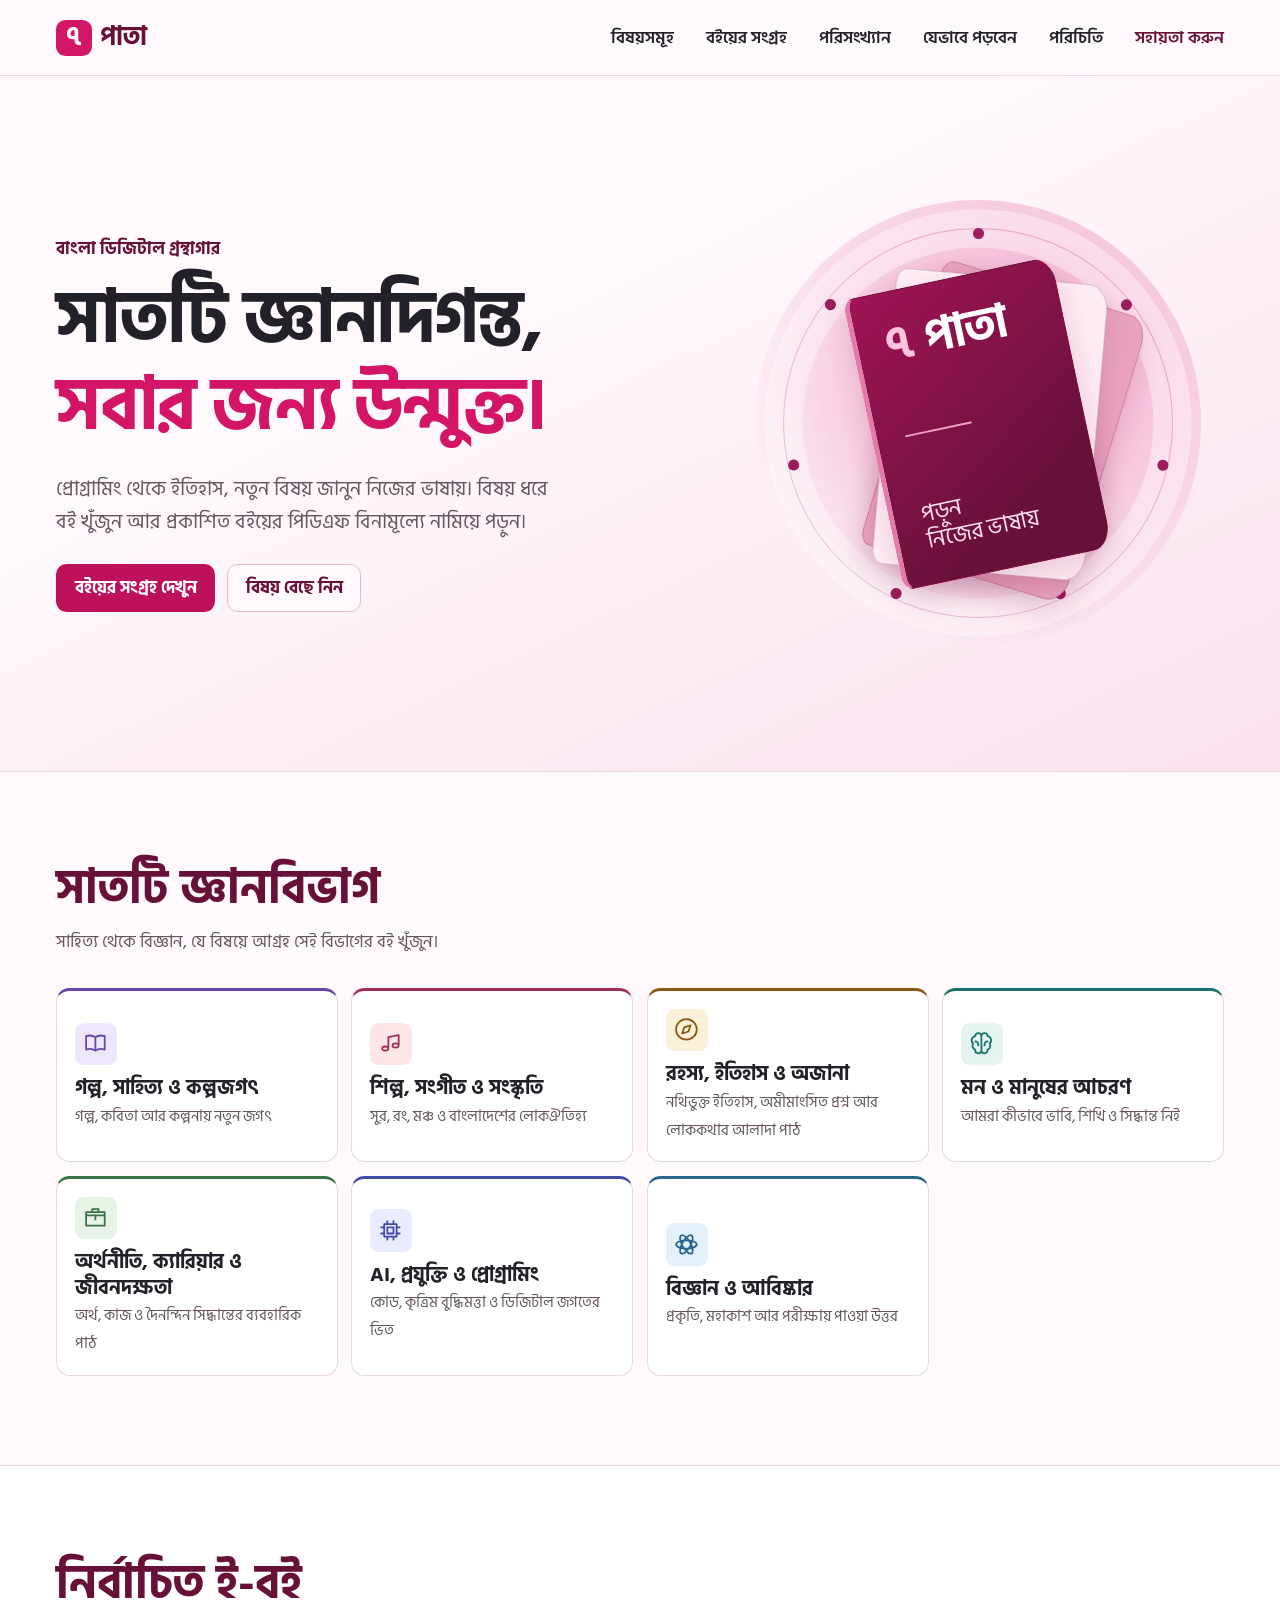
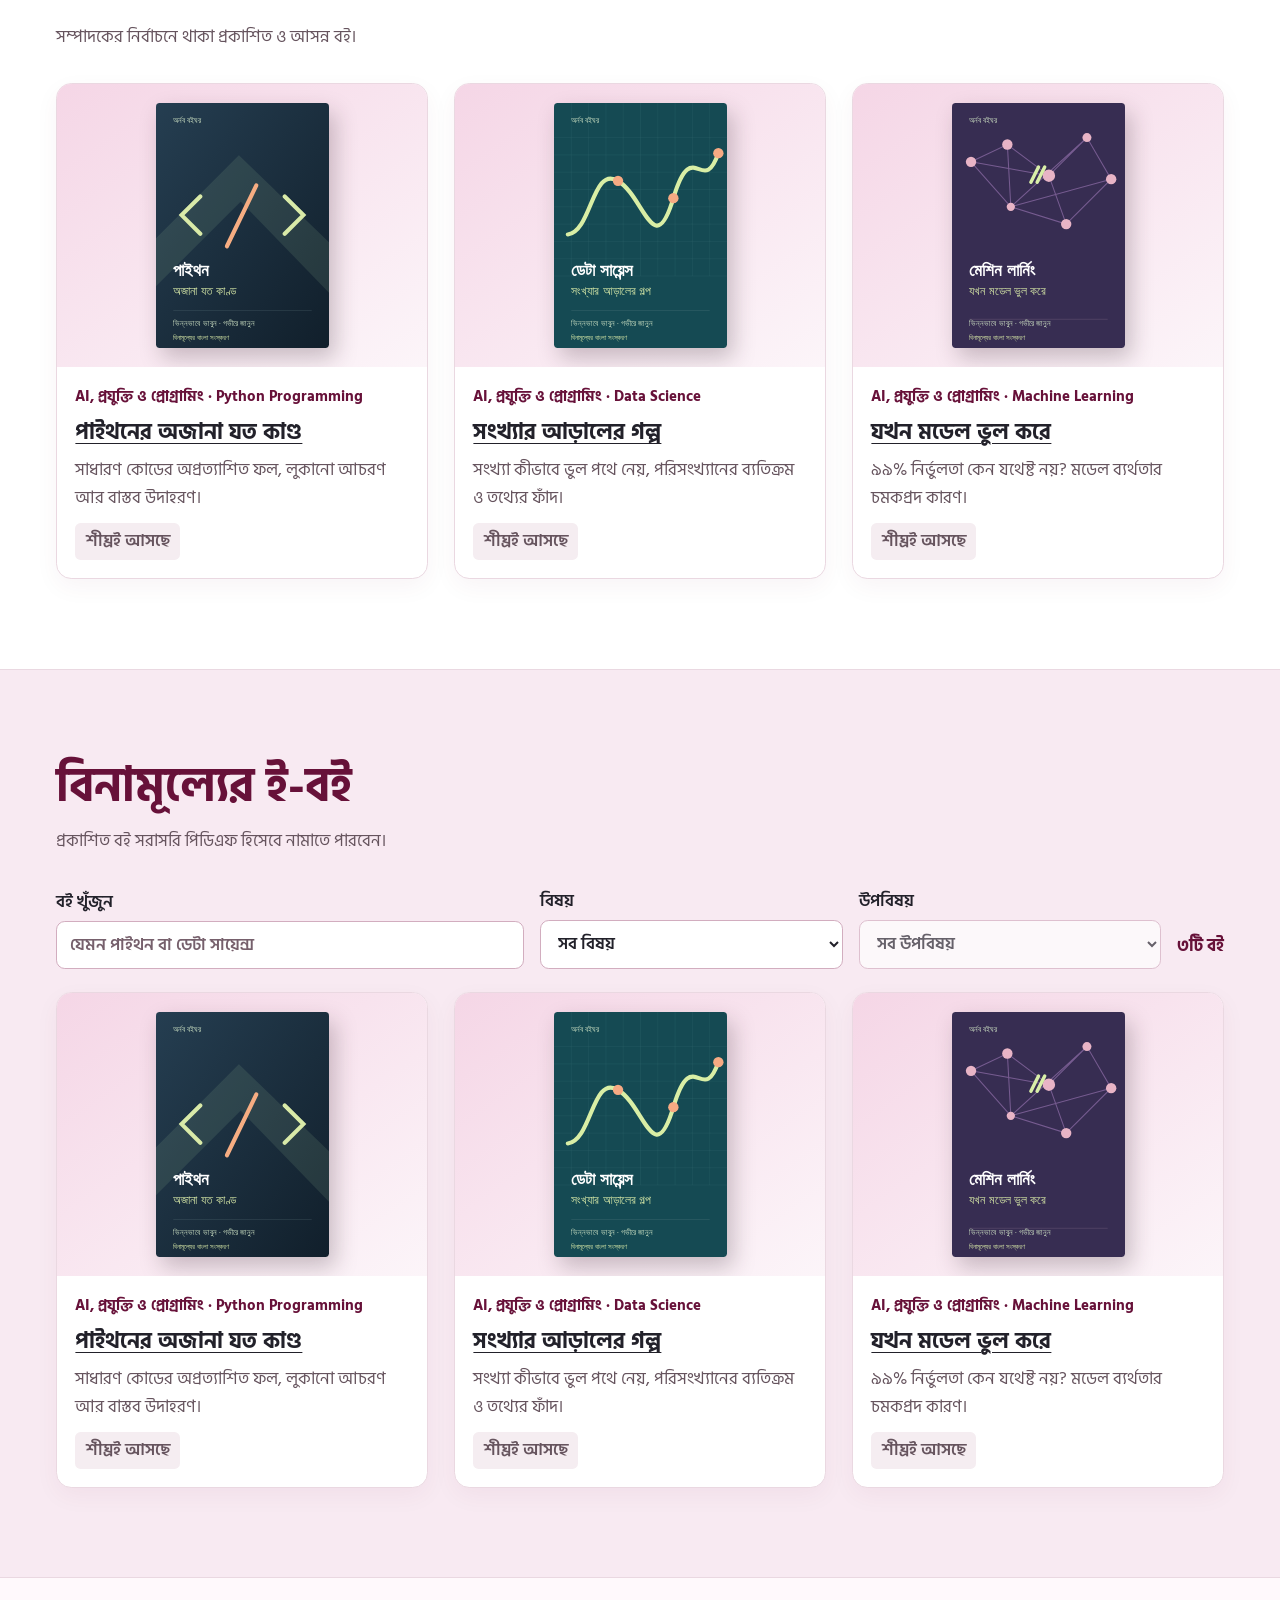
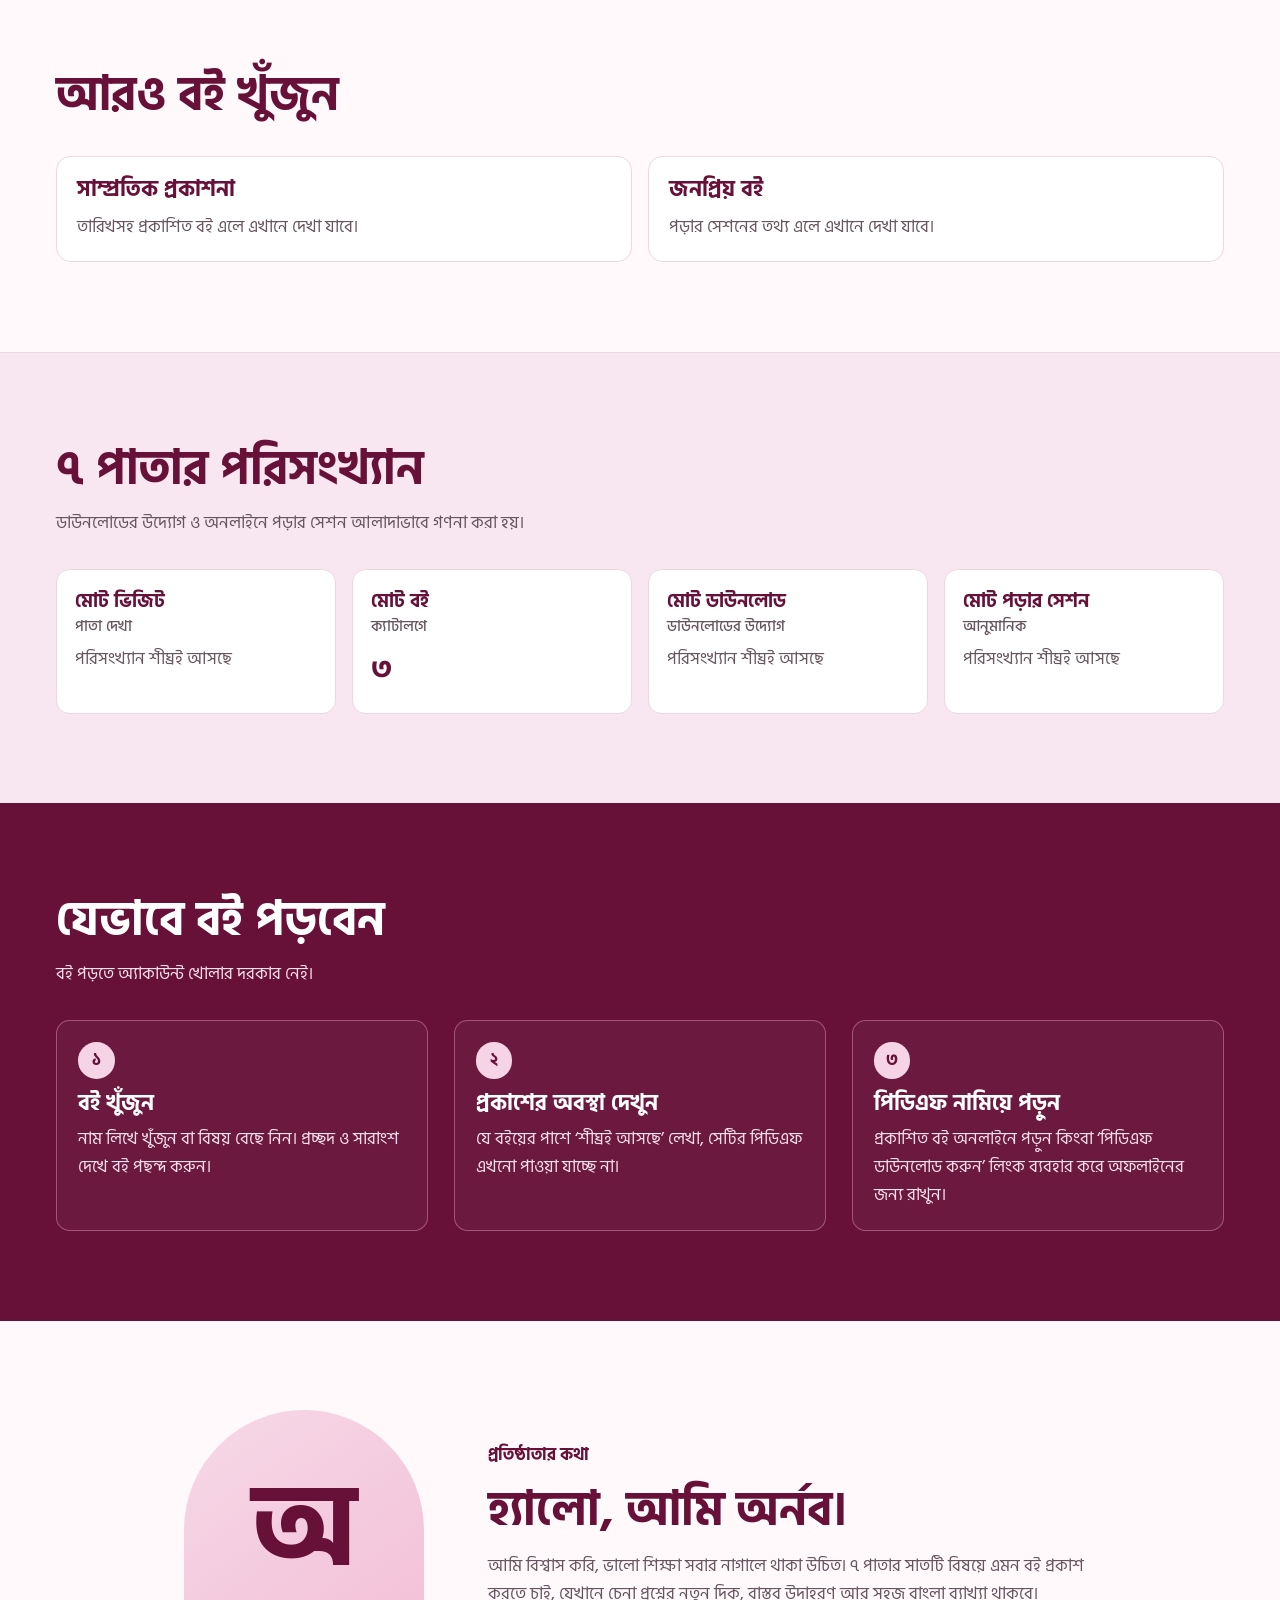
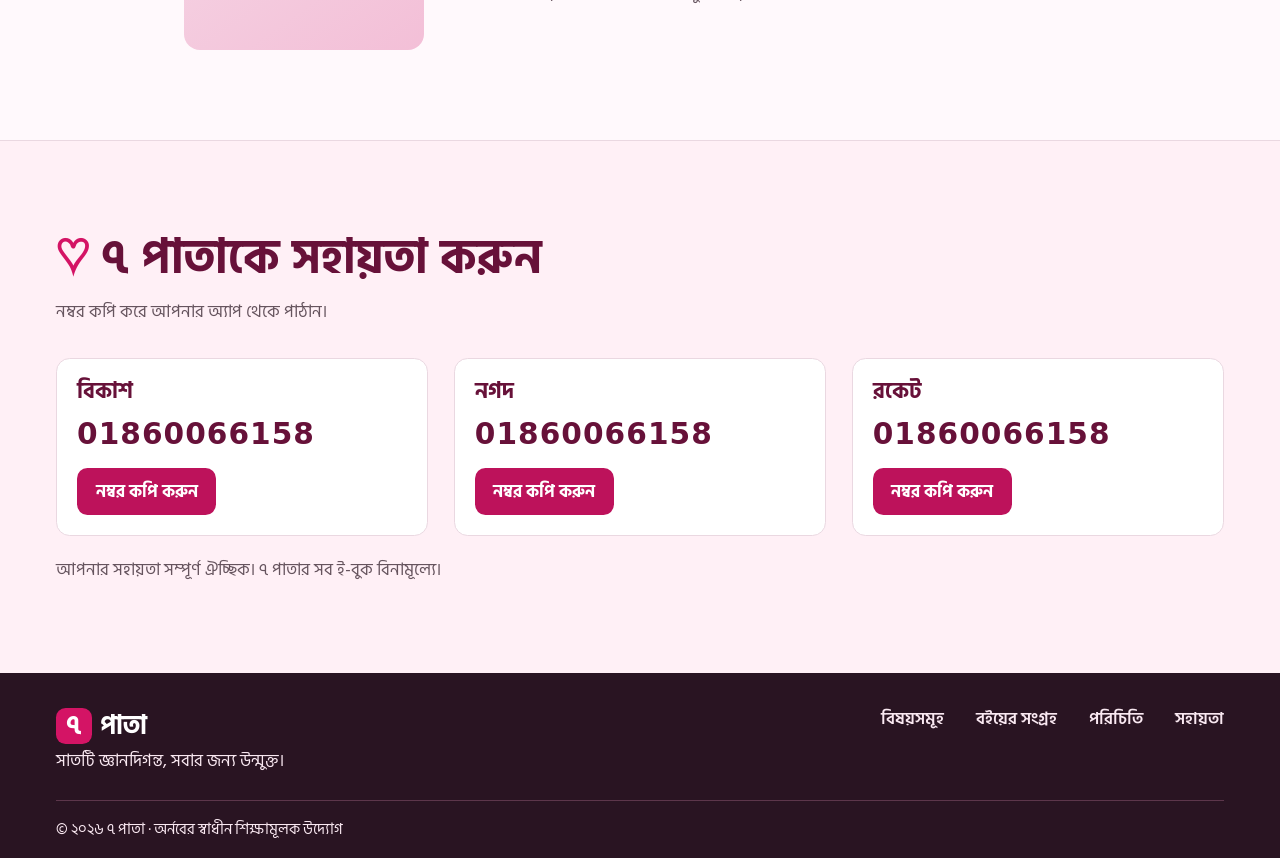
==== commit 2b416e35: "Set all support numbers and finalize Pages URL migration" ====
--- a/index.html
+++ b/index.html
@@ -6,13 +6,13 @@
   <meta name="theme-color" content="#FFF9FC">
   <title>৭ পাতা — বিনামূল্যের বাংলা ডিজিটাল গ্রন্থাগার</title>
   <meta name="description" content="সাতটি জ্ঞানদিগন্ত, সবার জন্য উন্মুক্ত। ৭ পাতায় বিষয় ধরে খুঁজুন ও বিনামূল্যে বাংলা ই-বই পড়ুন।">
-  <link rel="canonical" href="https://7-pata.github.io/">
+  <link rel="canonical" href="https://7pata.github.io/">
   <meta property="og:title" content="৭ পাতা — বিনামূল্যের বাংলা ডিজিটাল গ্রন্থাগার">
   <meta property="og:description" content="সাতটি জ্ঞানদিগন্ত, সবার জন্য উন্মুক্ত।">
   <meta property="og:type" content="website">
   <meta property="og:locale" content="bn_BD">
-  <meta property="og:url" content="https://7-pata.github.io/">
-  <meta property="og:image" content="https://7-pata.github.io/assets/preview.png">
+  <meta property="og:url" content="https://7pata.github.io/">
+  <meta property="og:image" content="https://7pata.github.io/assets/preview.png">
   <meta property="og:image:width" content="1200">
   <meta property="og:image:height" content="630">
   <meta property="og:image:alt" content="৭ পাতা বাংলা ডিজিটাল গ্রন্থাগারের গোলাপি প্রচ্ছদ">
@@ -22,7 +22,7 @@
   <link rel="preconnect" href="https://fonts.gstatic.com" crossorigin>
   <link href="https://fonts.googleapis.com/css2?family=Hind+Siliguri:wght@400;500;600;700&display=swap" rel="stylesheet">
   <link rel="stylesheet" href="styles.css?v=v2">
-  <script defer src="config.js?v=v2"></script>
+  <script defer src="config.js?v=v2-support"></script>
   <script defer src="library.js?v=v2"></script>
   <script defer src="analytics.js?v=v2"></script>
   <script defer src="script.js?v=v2"></script>
@@ -163,12 +163,12 @@
         <div class="payments">
           <article class="pay-card bkash">
             <h3>বিকাশ</h3>
-            <span class="pay-status" id="number-bkash">নম্বর শীঘ্রই যুক্ত হবে</span>
+            <span class="pay-status" id="number-bkash" dir="ltr">01860066158</span>
             <button class="button primary" data-method="bkash" type="button" hidden>নম্বর কপি করুন</button>
           </article>
           <article class="pay-card nagad">
             <h3>নগদ</h3>
-            <span class="pay-status" id="number-nagad">নম্বর শীঘ্রই যুক্ত হবে</span>
+            <span class="pay-status" id="number-nagad" dir="ltr">01860066158</span>
             <button class="button primary" data-method="nagad" type="button" hidden>নম্বর কপি করুন</button>
           </article>
           <article class="pay-card rocket">
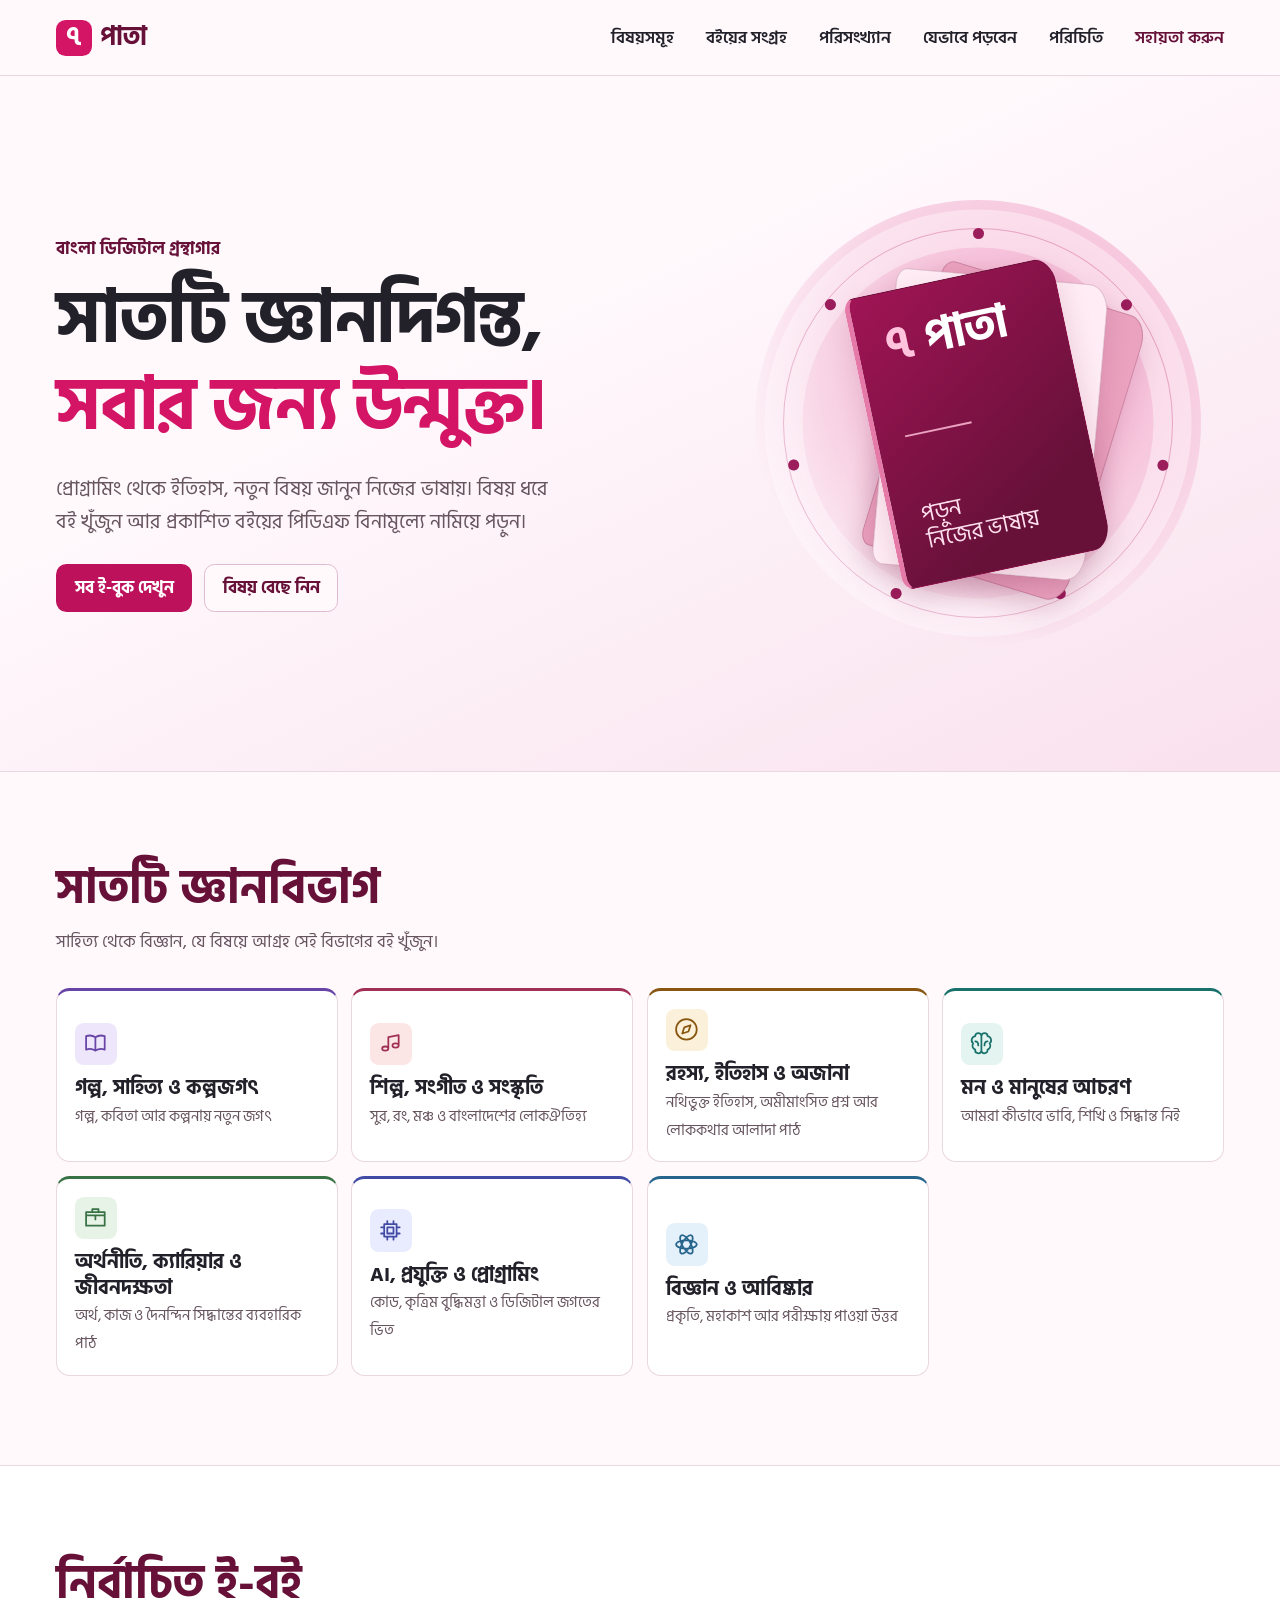
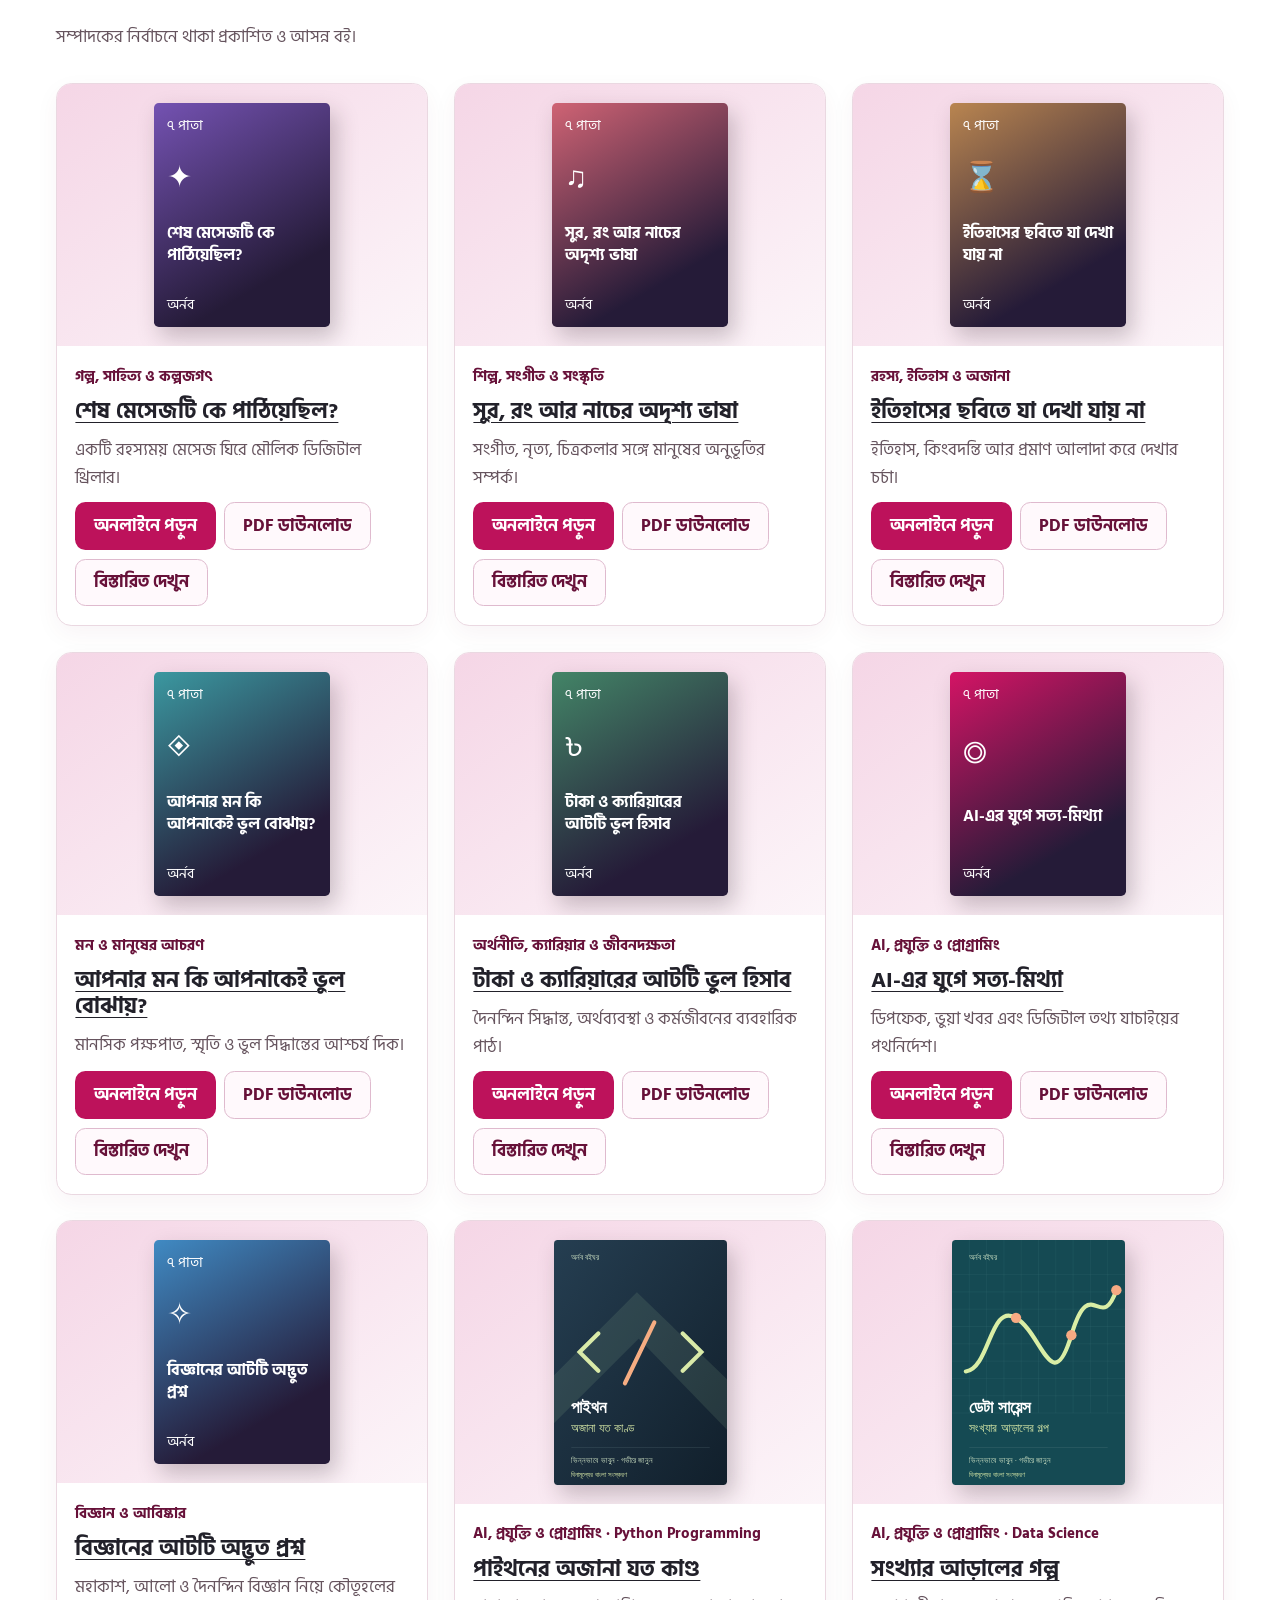
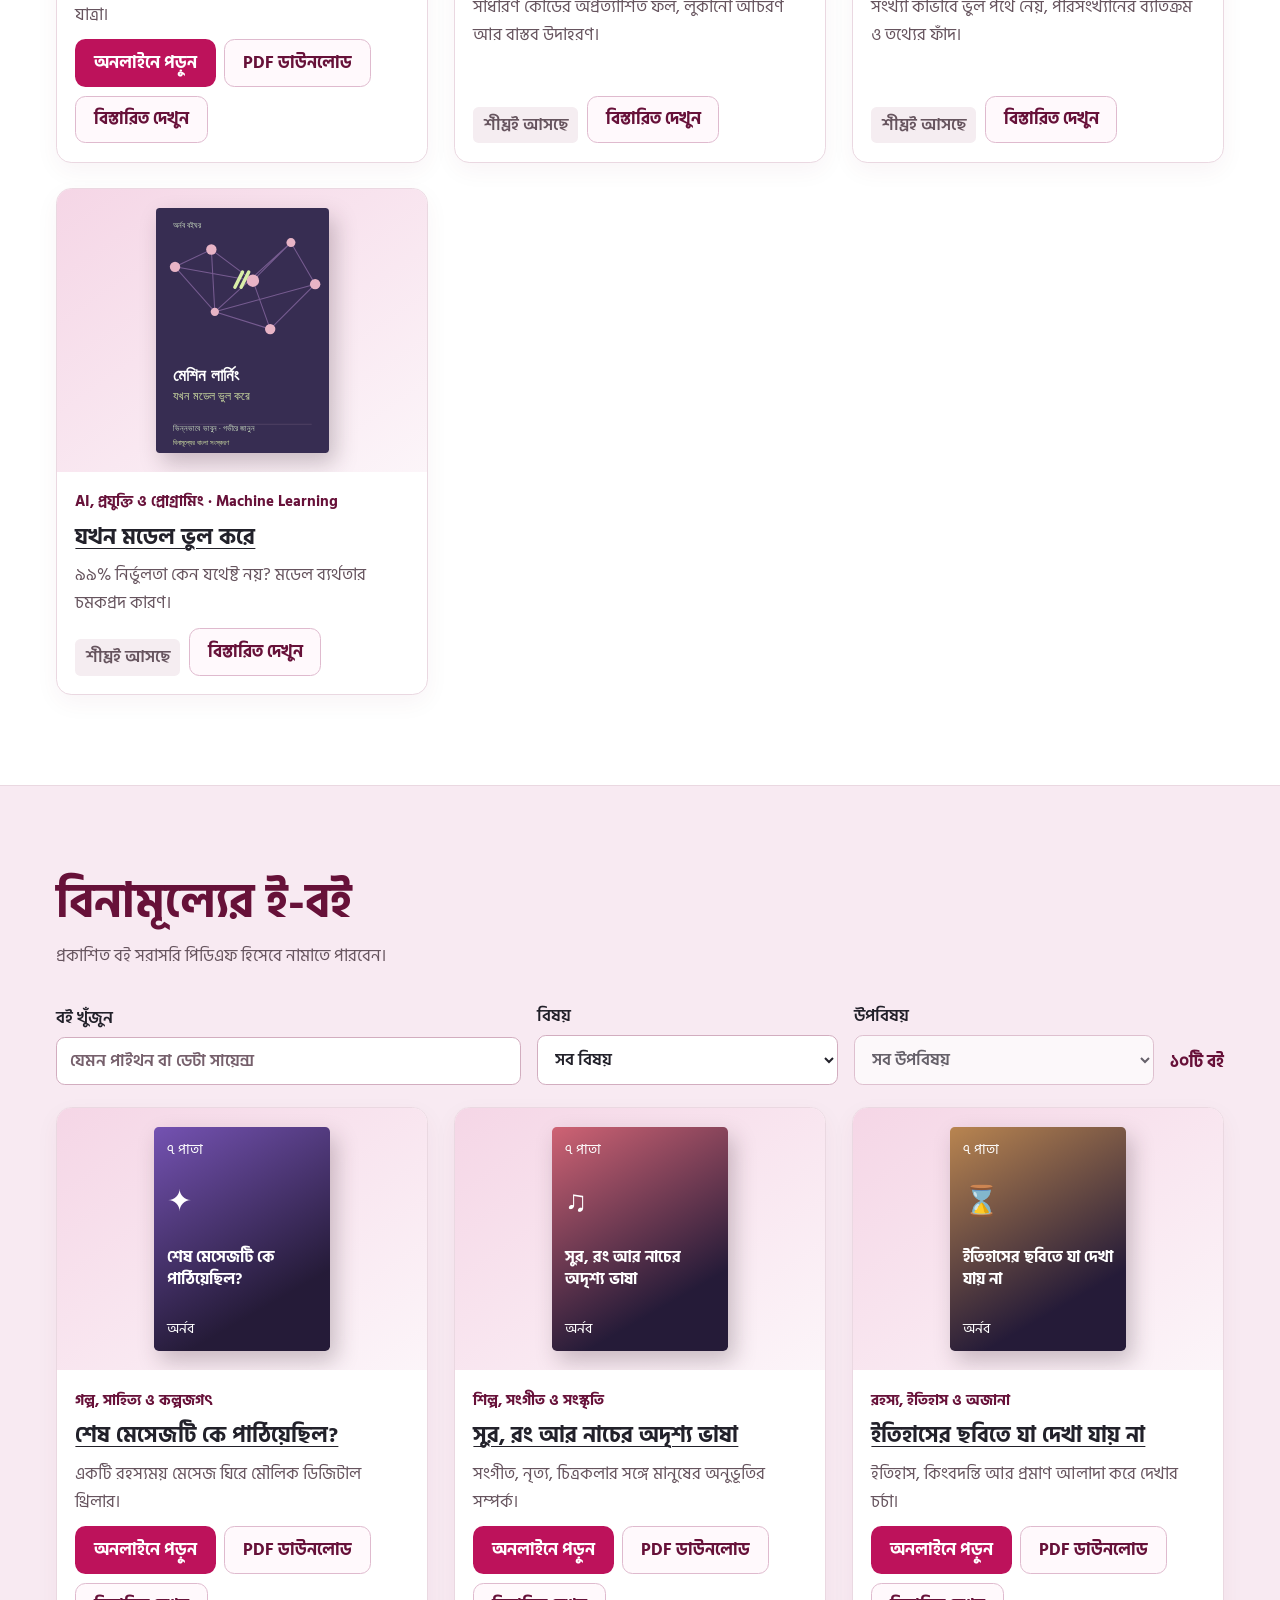
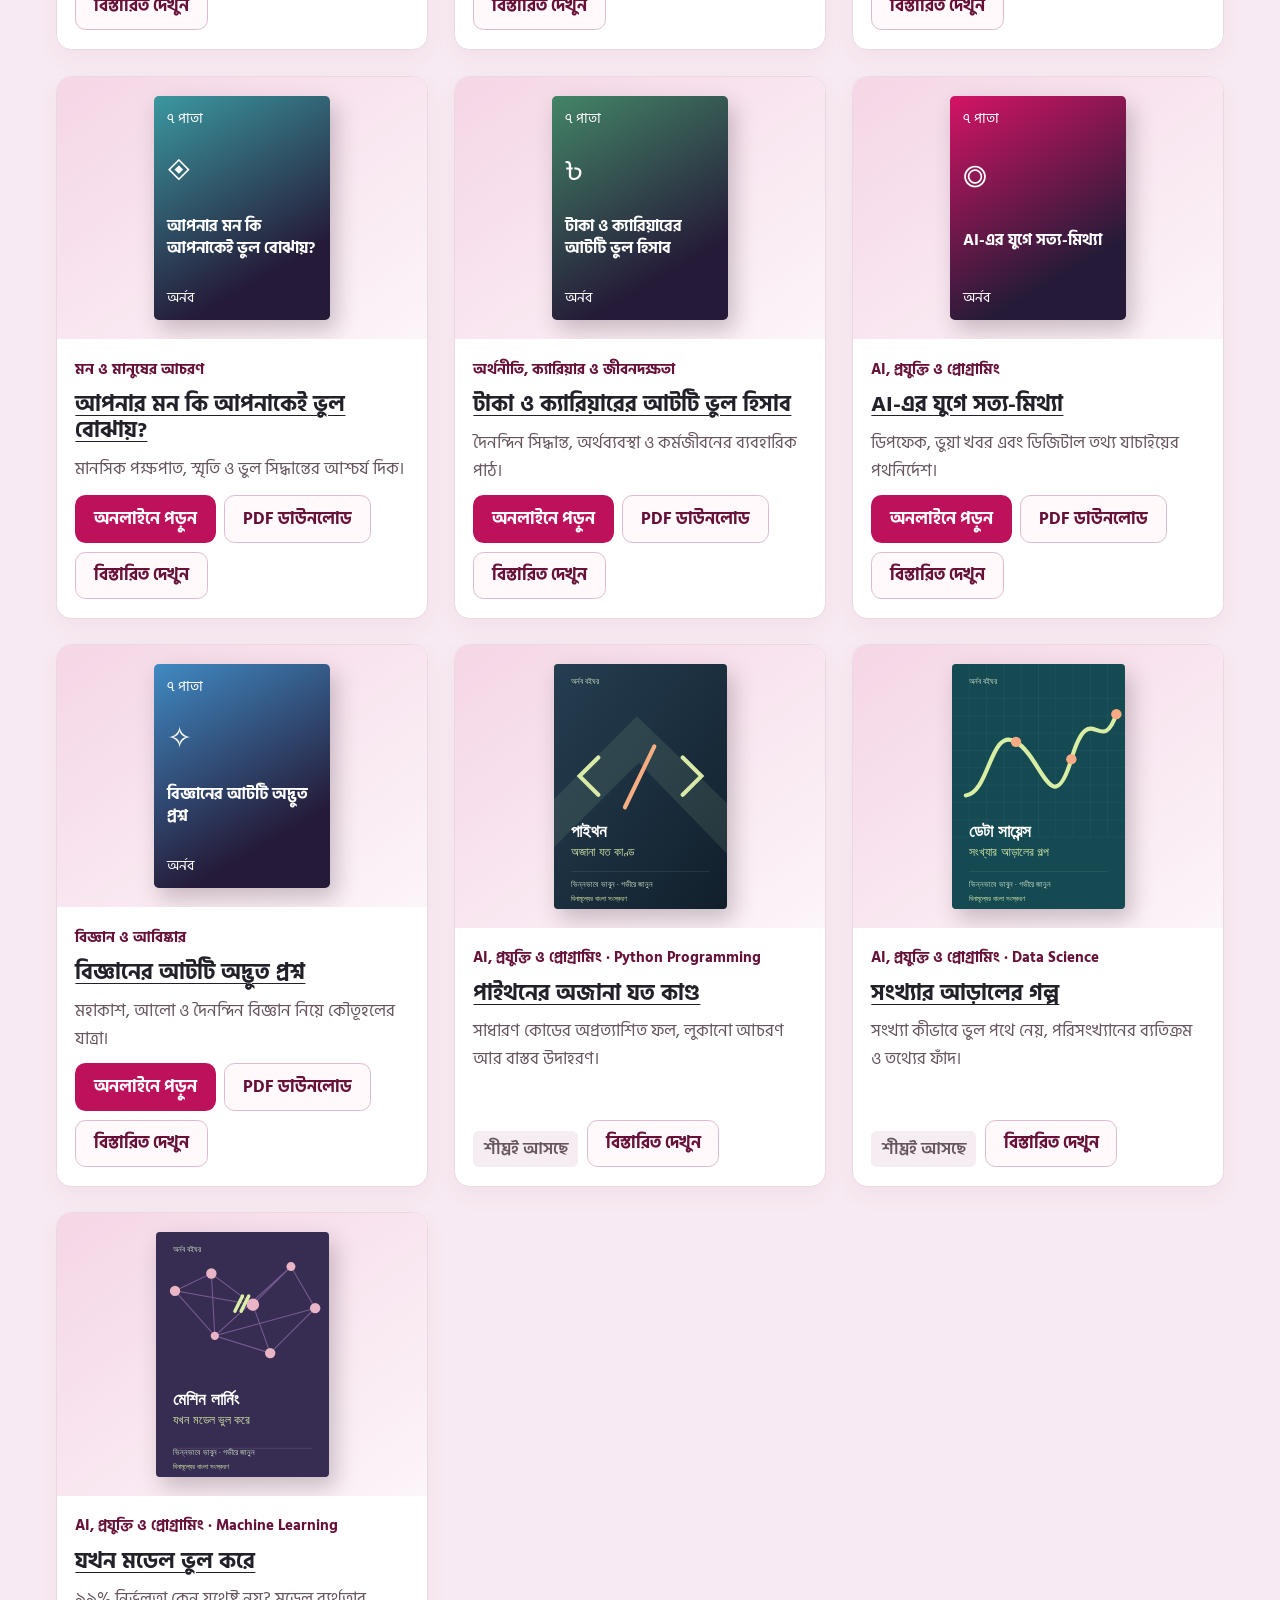
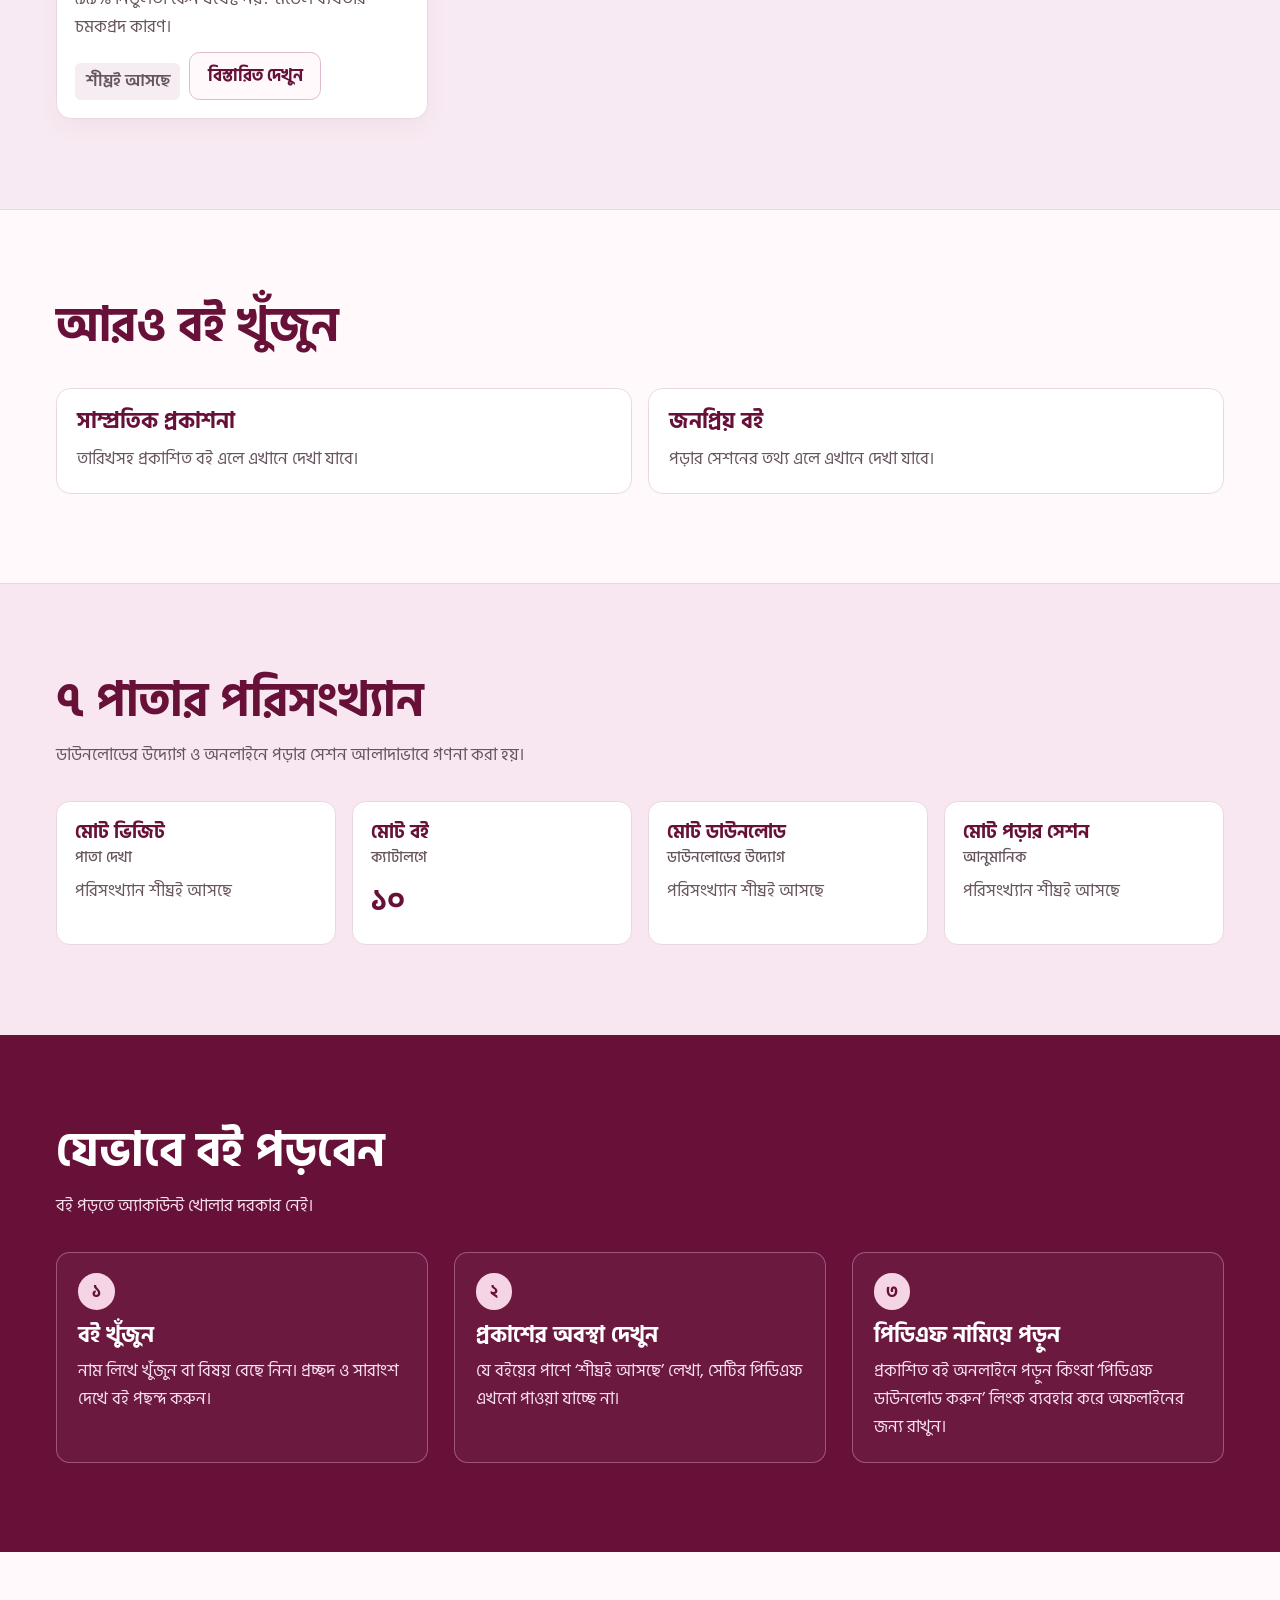
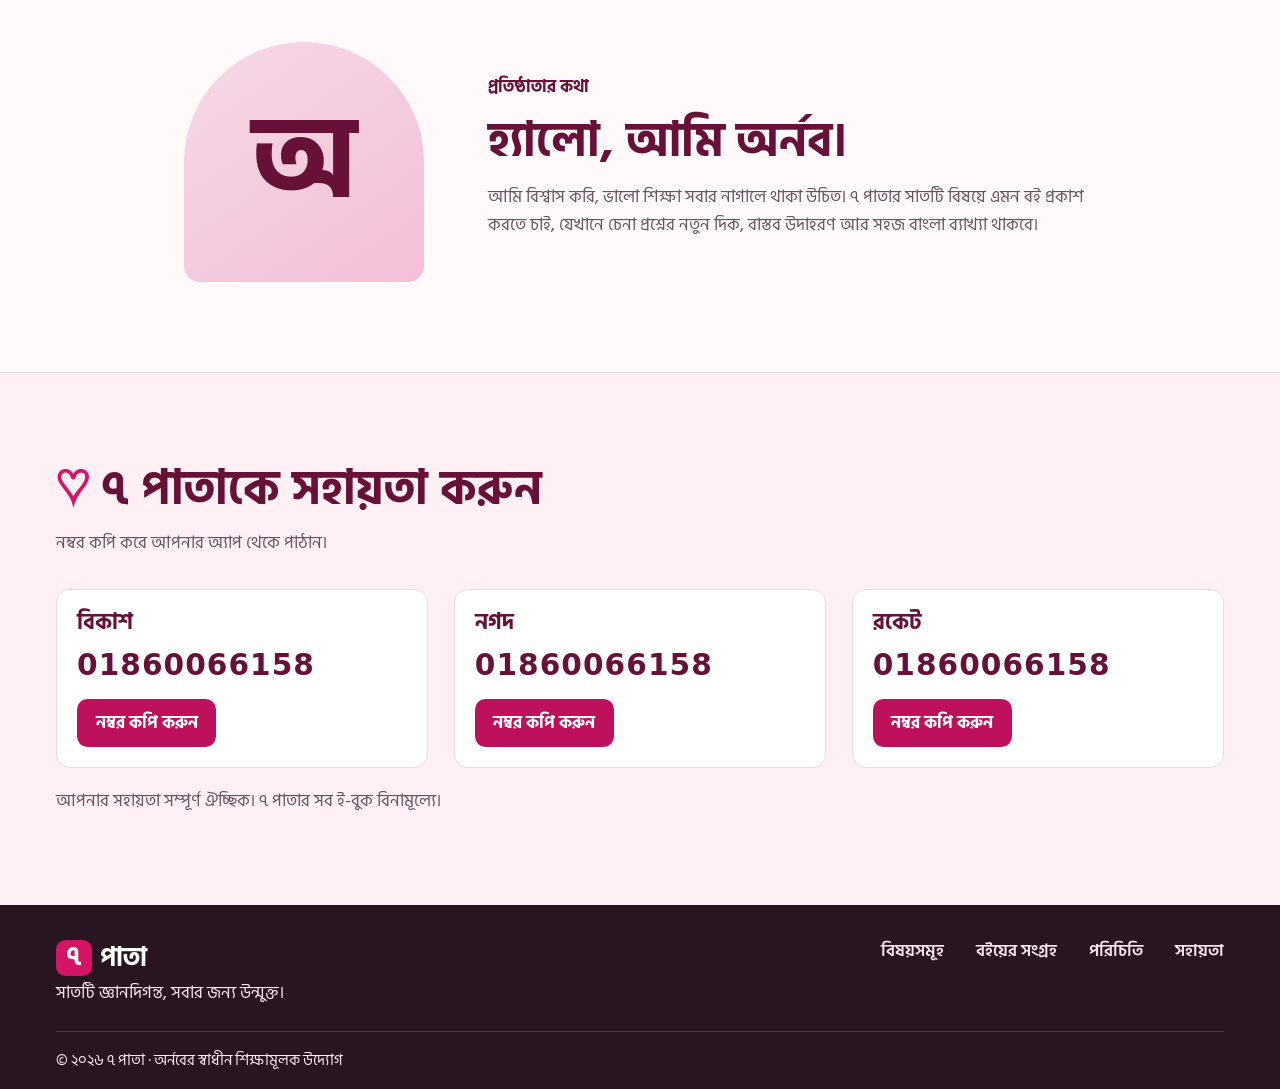
==== commit 53c1528e: "Integrate seven published PDFs across 7 Pata" ====
--- a/index.html
+++ b/index.html
@@ -21,11 +21,11 @@
   <link rel="preconnect" href="https://fonts.googleapis.com">
   <link rel="preconnect" href="https://fonts.gstatic.com" crossorigin>
   <link href="https://fonts.googleapis.com/css2?family=Hind+Siliguri:wght@400;500;600;700&display=swap" rel="stylesheet">
-  <link rel="stylesheet" href="styles.css?v=v2">
+  <link rel="stylesheet" href="styles.css?v=catalog">
   <script defer src="config.js?v=v2-support"></script>
-  <script defer src="library.js?v=v2"></script>
-  <script defer src="analytics.js?v=v2"></script>
-  <script defer src="script.js?v=v2"></script>
+  <script defer src="library.js?v=catalog"></script>
+  <script defer src="analytics.js?v=catalog"></script>
+  <script defer src="script.js?v=catalog"></script>
 </head>
 <body id="home">
   <a class="skip" href="#main">মূল অংশে যান</a>
@@ -35,7 +35,7 @@
       <button type="button" class="menu" aria-expanded="false" aria-controls="nav" hidden>মেনু</button>
       <nav id="nav" aria-label="প্রধান মেনু"><div class="nav-links">
         <a href="#segments">বিষয়সমূহ</a>
-        <a href="#books">বইয়ের সংগ্রহ</a>
+        <a href="library.html">বইয়ের সংগ্রহ</a>
         <a href="#statistics">পরিসংখ্যান</a>
         <a href="#principles">যেভাবে পড়বেন</a>
         <a href="#about">পরিচিতি</a>
@@ -51,7 +51,7 @@
           <h1>সাতটি জ্ঞানদিগন্ত,<br><em>সবার জন্য উন্মুক্ত।</em></h1>
           <p class="intro">প্রোগ্রামিং থেকে ইতিহাস, নতুন বিষয় জানুন নিজের ভাষায়। বিষয় ধরে বই খুঁজুন আর প্রকাশিত বইয়ের পিডিএফ বিনামূল্যে নামিয়ে পড়ুন।</p>
           <div class="hero-actions">
-            <a class="button primary" href="#books">বইয়ের সংগ্রহ দেখুন</a>
+            <a class="button primary" href="library.html">সব ই-বুক দেখুন</a>
             <a class="button secondary" href="#segments">বিষয় বেছে নিন</a>
           </div>
         </div>
@@ -100,6 +100,7 @@
           <label><span>উপবিষয়</span><select id="subcategoryFilter" disabled><option value="">সব উপবিষয়</option></select></label>
           <p id="count" role="status"></p>
         </div>
+        <p id="catalogError" role="status" hidden>প্রকাশিত বইয়ের তালিকা লোড হয়নি। পৃষ্ঠাটি আবার খুলে দেখুন।</p>
         <div class="books-grid" id="bookGrid"></div>
         <div class="empty" id="noBooks" hidden>
           <h3>কোনো বই পাওয়া যায়নি</h3>
--- a/styles.css
+++ b/styles.css
@@ -294,3 +294,23 @@
 @media (prefers-reduced-motion: reduce) {
   .segment-card:hover, .book-card:hover { transform: none !important; }
 }
+
+/* Color covers for the published catalog use the book's existing metadata. */
+.catalog-cover {
+  display: flex;
+  width: min(100%, 11rem);
+  min-height: 14rem;
+  margin-inline: auto;
+  flex-direction: column;
+  justify-content: space-between;
+  gap: .4rem;
+  padding: .8rem;
+  border-radius: .3rem;
+  background: linear-gradient(150deg, var(--cover-color, #671139), #251b38 75%);
+  color: white;
+  line-height: 1.35;
+  box-shadow: 6px 10px 22px #32202d40;
+}
+.catalog-cover .cover-symbol { font-size: 1.85rem; line-height: 1; }
+.catalog-cover strong { font-size: 1rem; }
+.book-cover { text-decoration: none; }
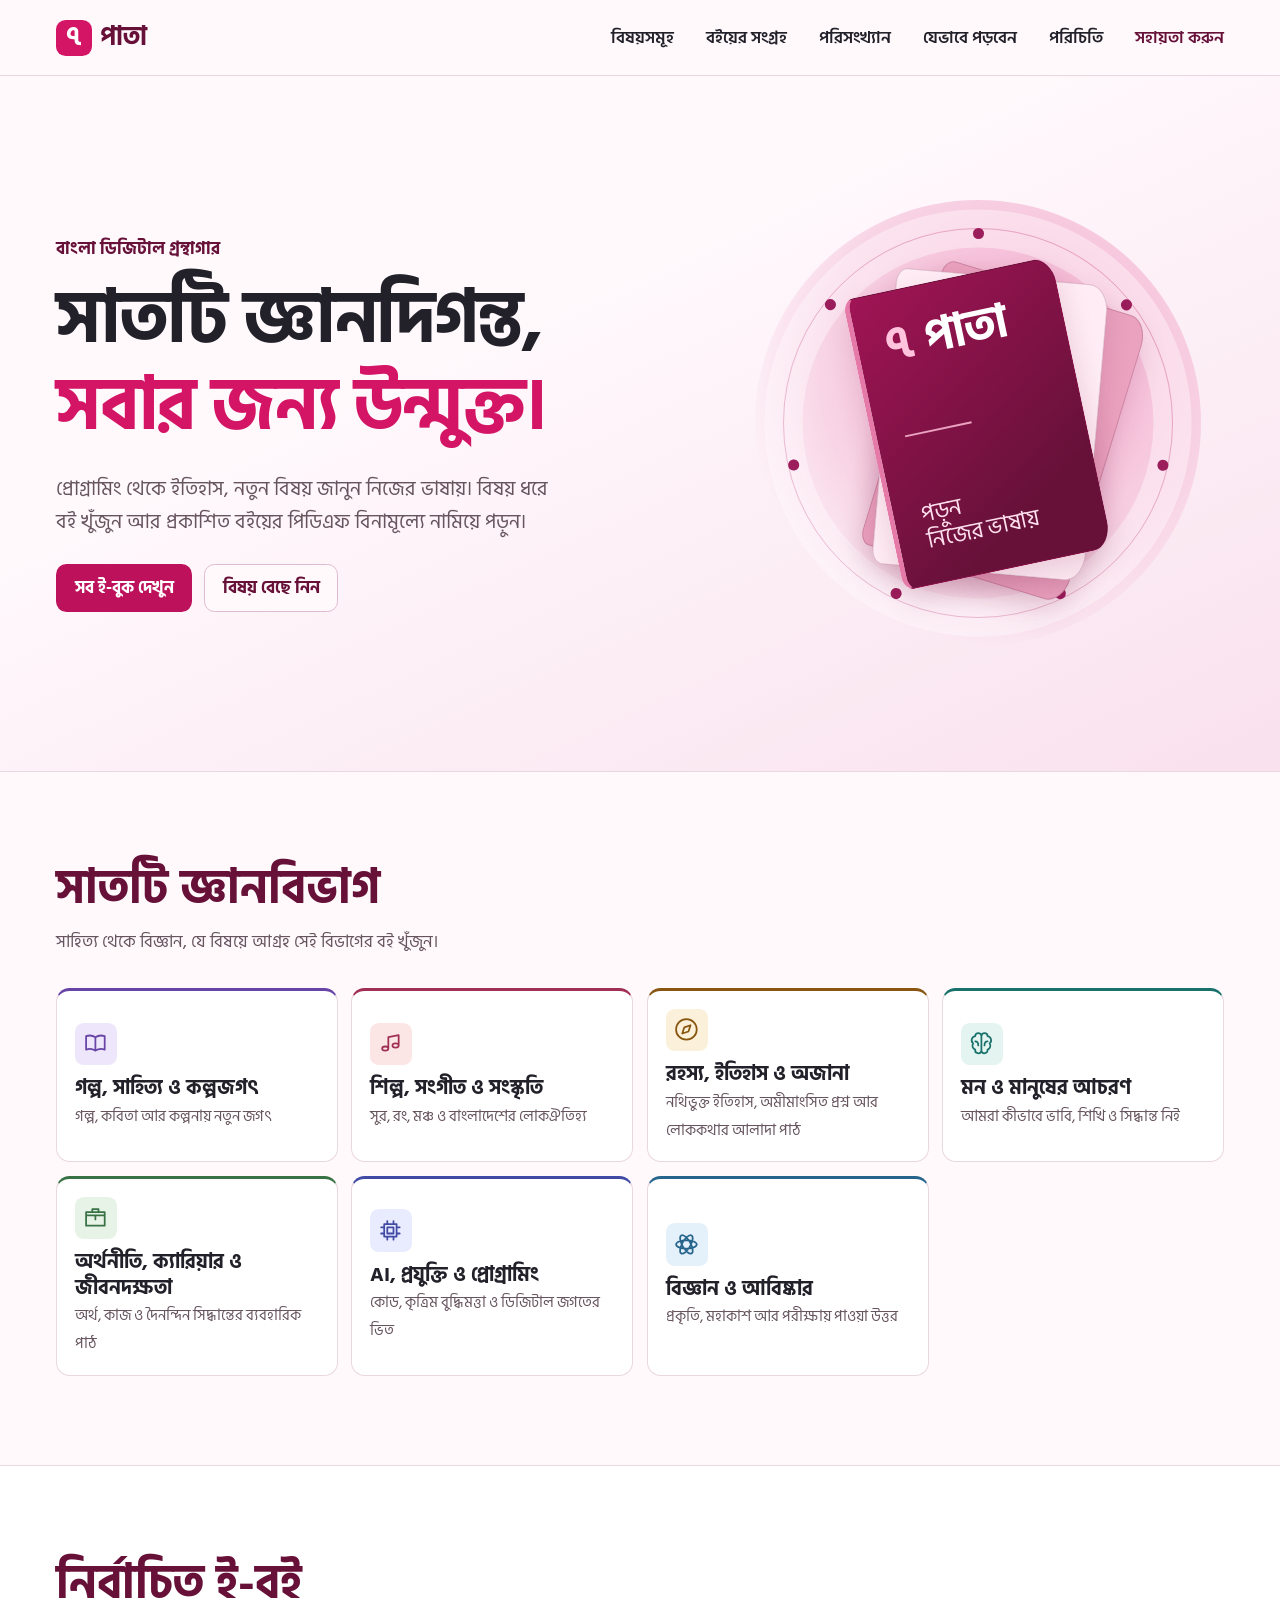
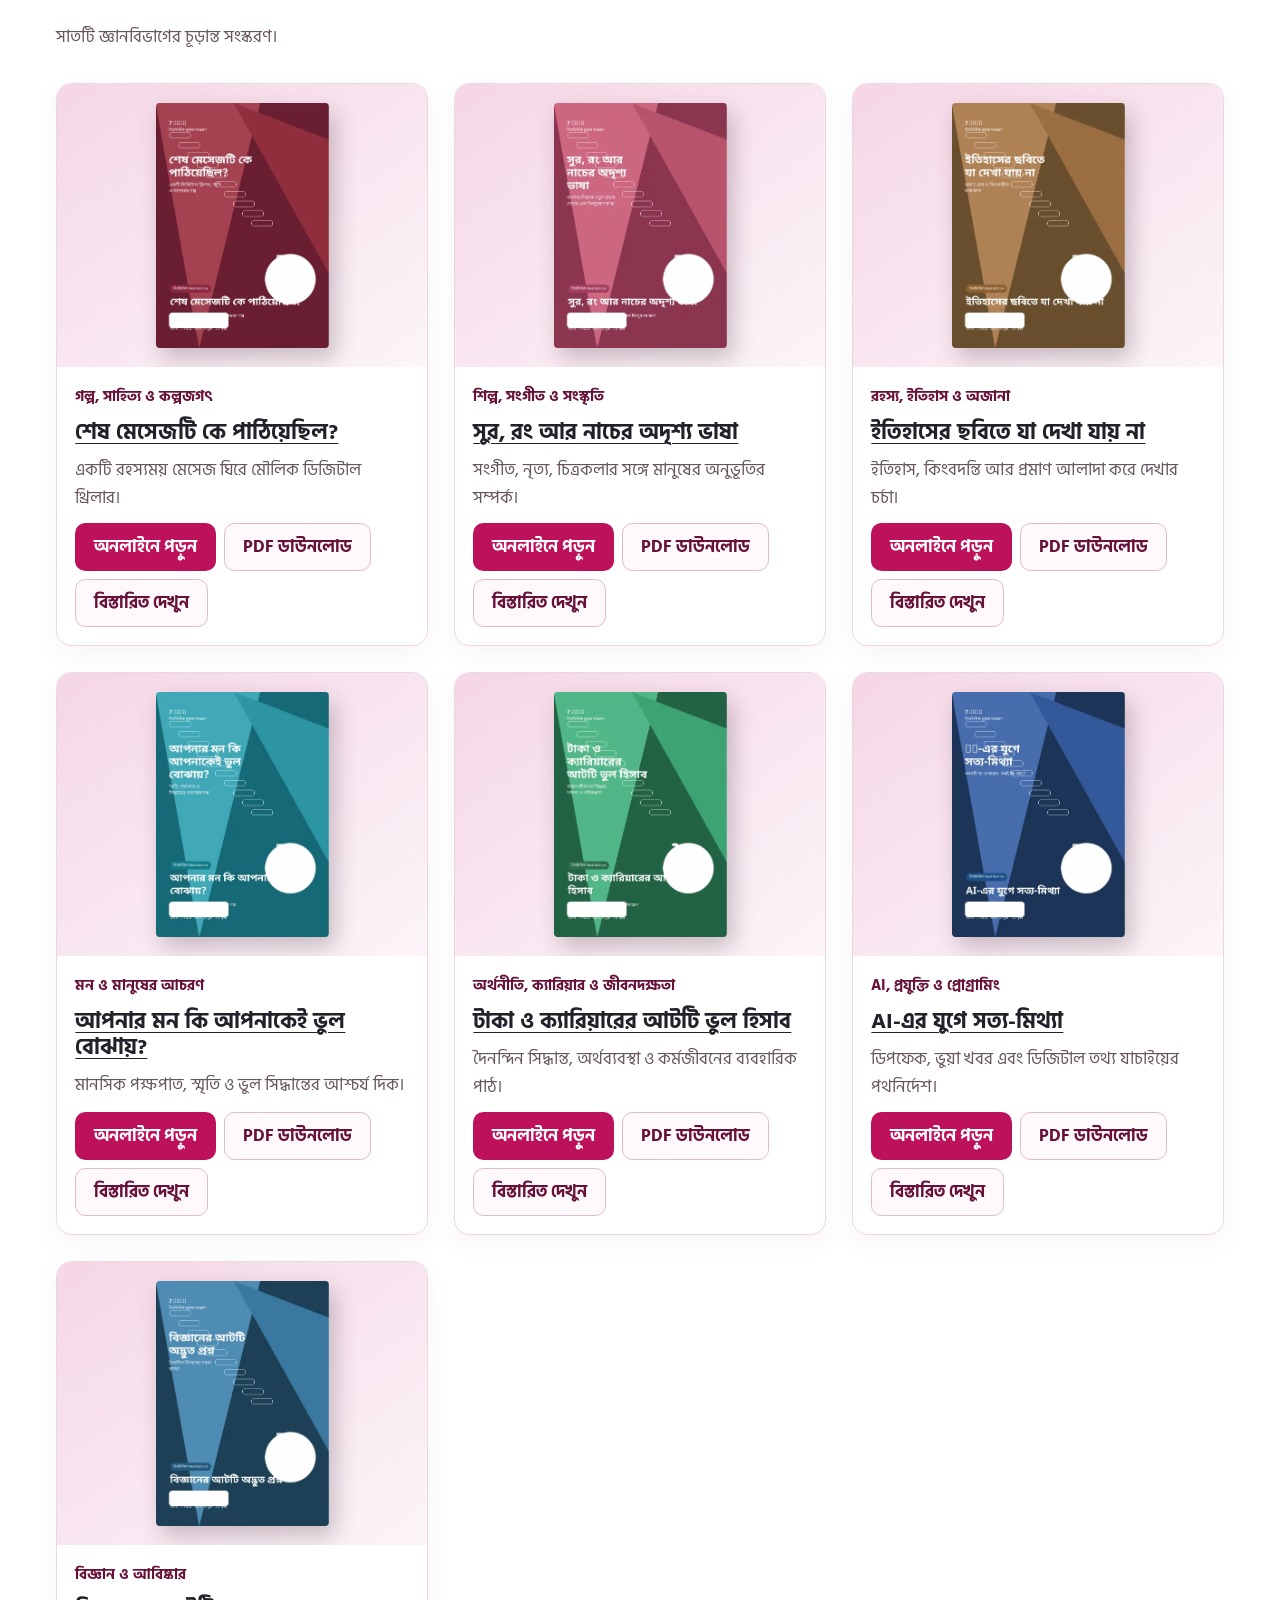
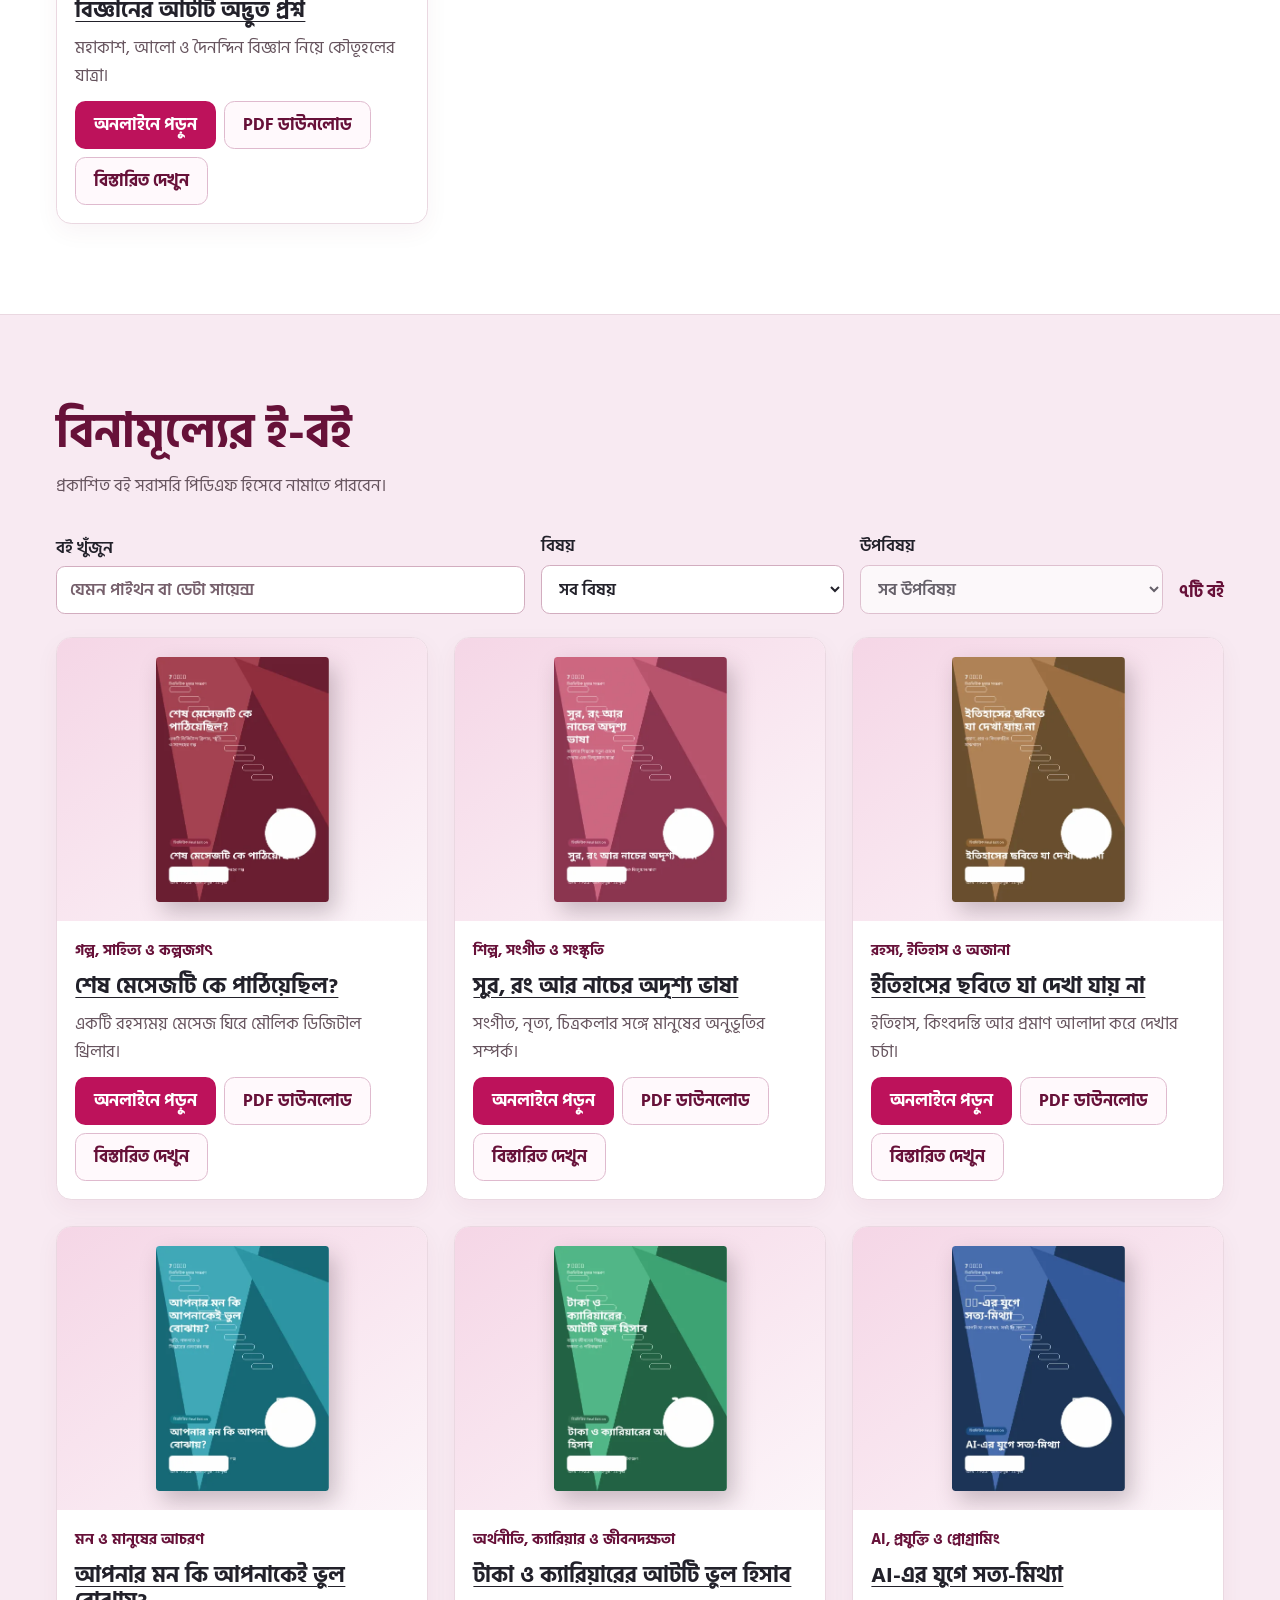
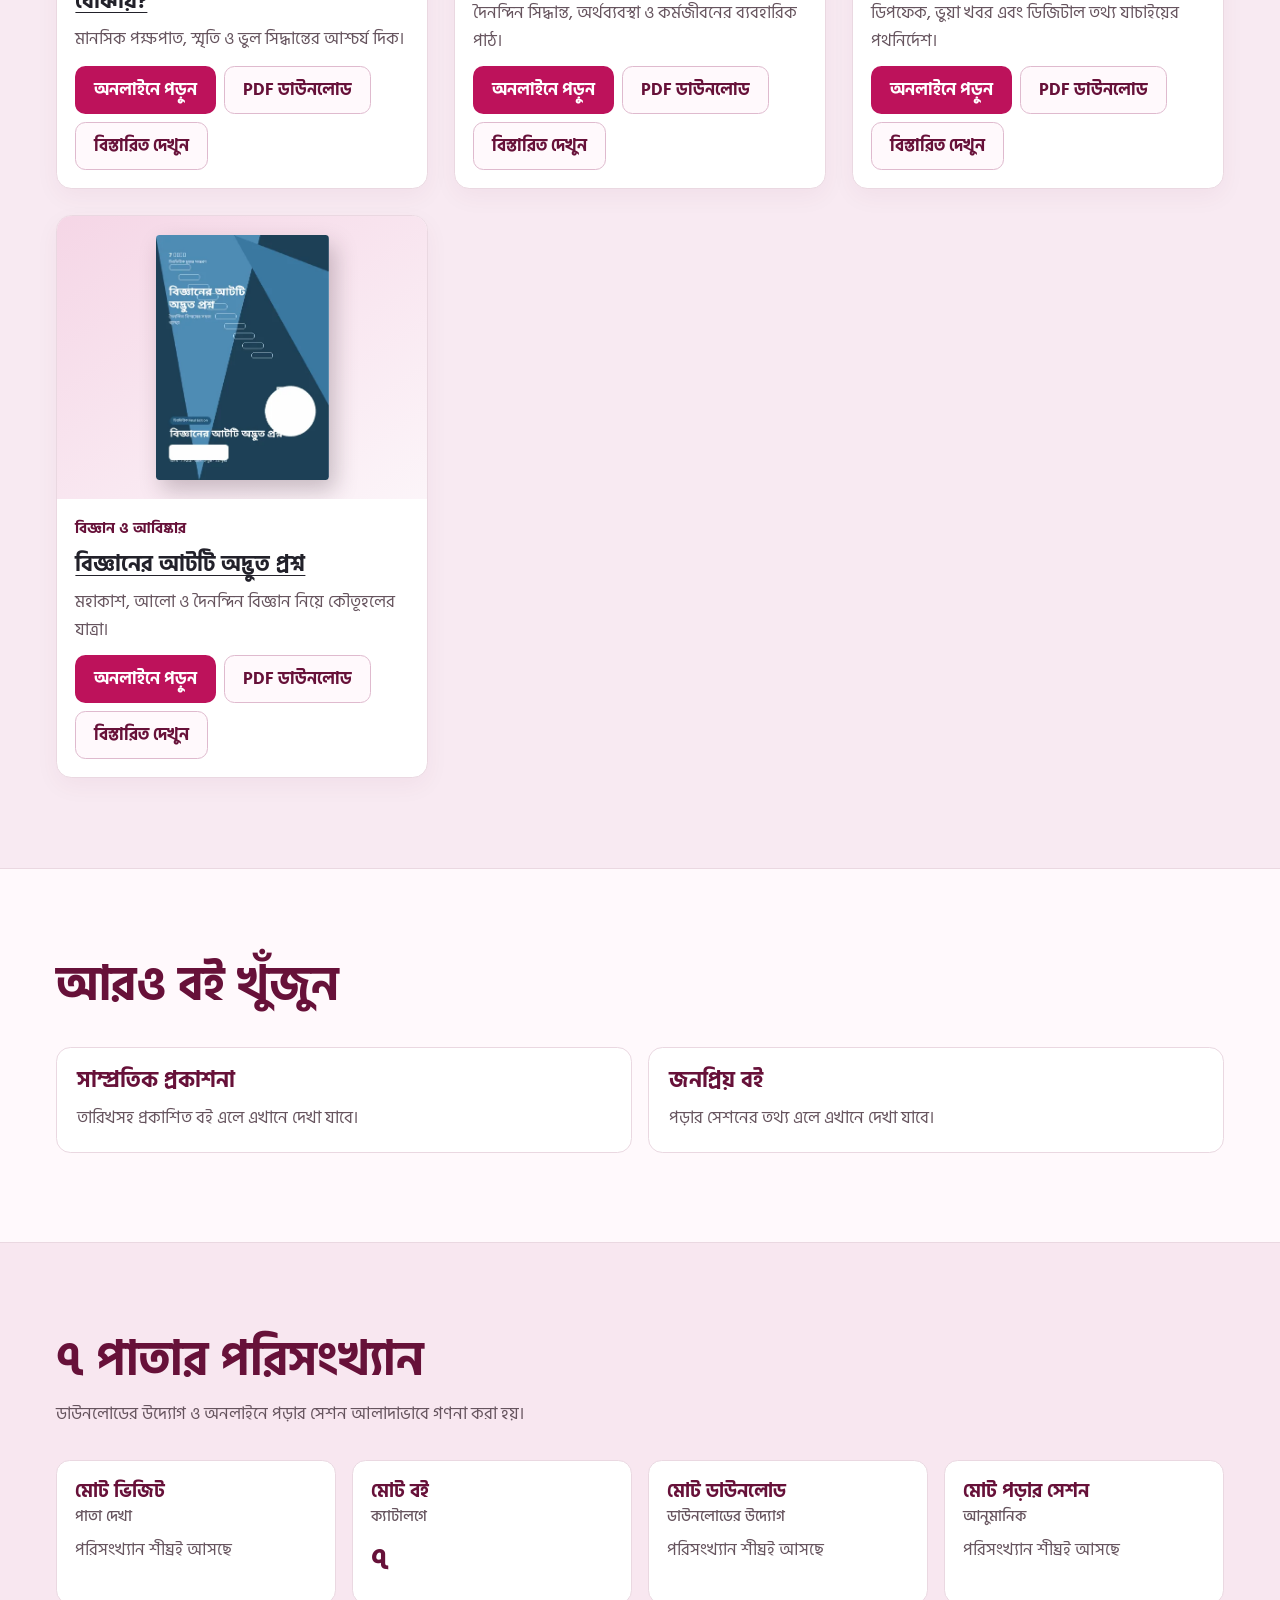
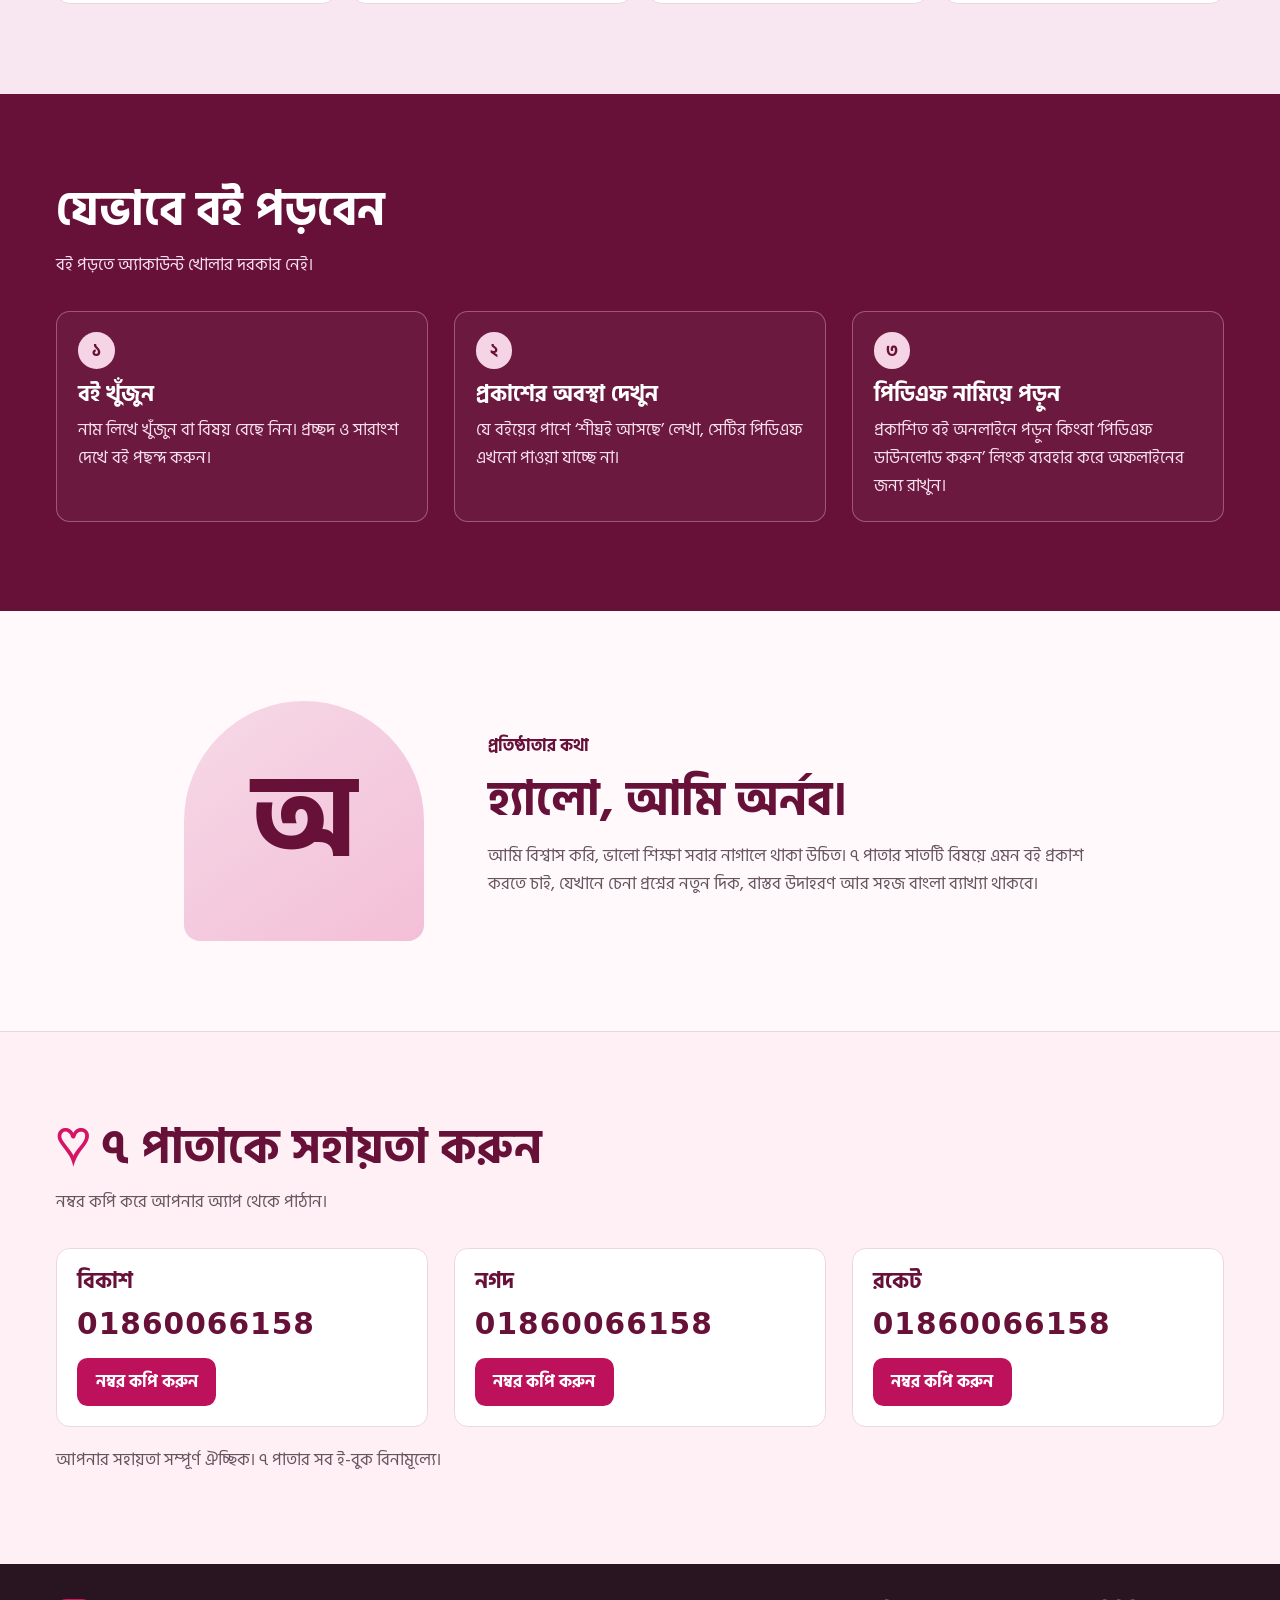
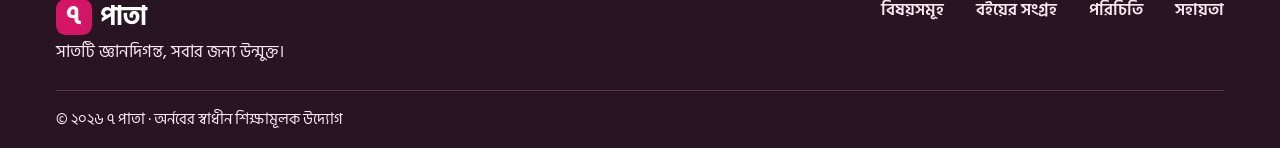
==== commit 1f6eb6e1: "Publish final editions of all seven 7 Pata e-books" ====
--- a/index.html
+++ b/index.html
@@ -22,10 +22,10 @@
   <link rel="preconnect" href="https://fonts.gstatic.com" crossorigin>
   <link href="https://fonts.googleapis.com/css2?family=Hind+Siliguri:wght@400;500;600;700&display=swap" rel="stylesheet">
   <link rel="stylesheet" href="styles.css?v=catalog">
-  <script defer src="config.js?v=v2-support"></script>
-  <script defer src="library.js?v=catalog"></script>
-  <script defer src="analytics.js?v=catalog"></script>
-  <script defer src="script.js?v=catalog"></script>
+  <script defer src="config.js?v=final-ebooks"></script>
+  <script defer src="library.js?v=final-ebooks"></script>
+  <script defer src="analytics.js?v=final-ebooks"></script>
+  <script defer src="script.js?v=final-ebooks"></script>
 </head>
 <body id="home">
   <a class="skip" href="#main">মূল অংশে যান</a>
@@ -83,7 +83,7 @@
     </section>
     <section class="section featured" id="featured" aria-labelledby="featured-title">
       <div class="wrap">
-        <div class="section-head"><h2 id="featured-title">নির্বাচিত ই-বই</h2><p>সম্পাদকের নির্বাচনে থাকা প্রকাশিত ও আসন্ন বই।</p></div>
+        <div class="section-head"><h2 id="featured-title">নির্বাচিত ই-বই</h2><p>সাতটি জ্ঞানবিভাগের চূড়ান্ত সংস্করণ।</p></div>
         <div class="books-grid" id="featuredGrid"></div>
         <p id="featuredEmpty" hidden>এখনো কোনো নির্বাচিত বই নেই।</p>
       </div>
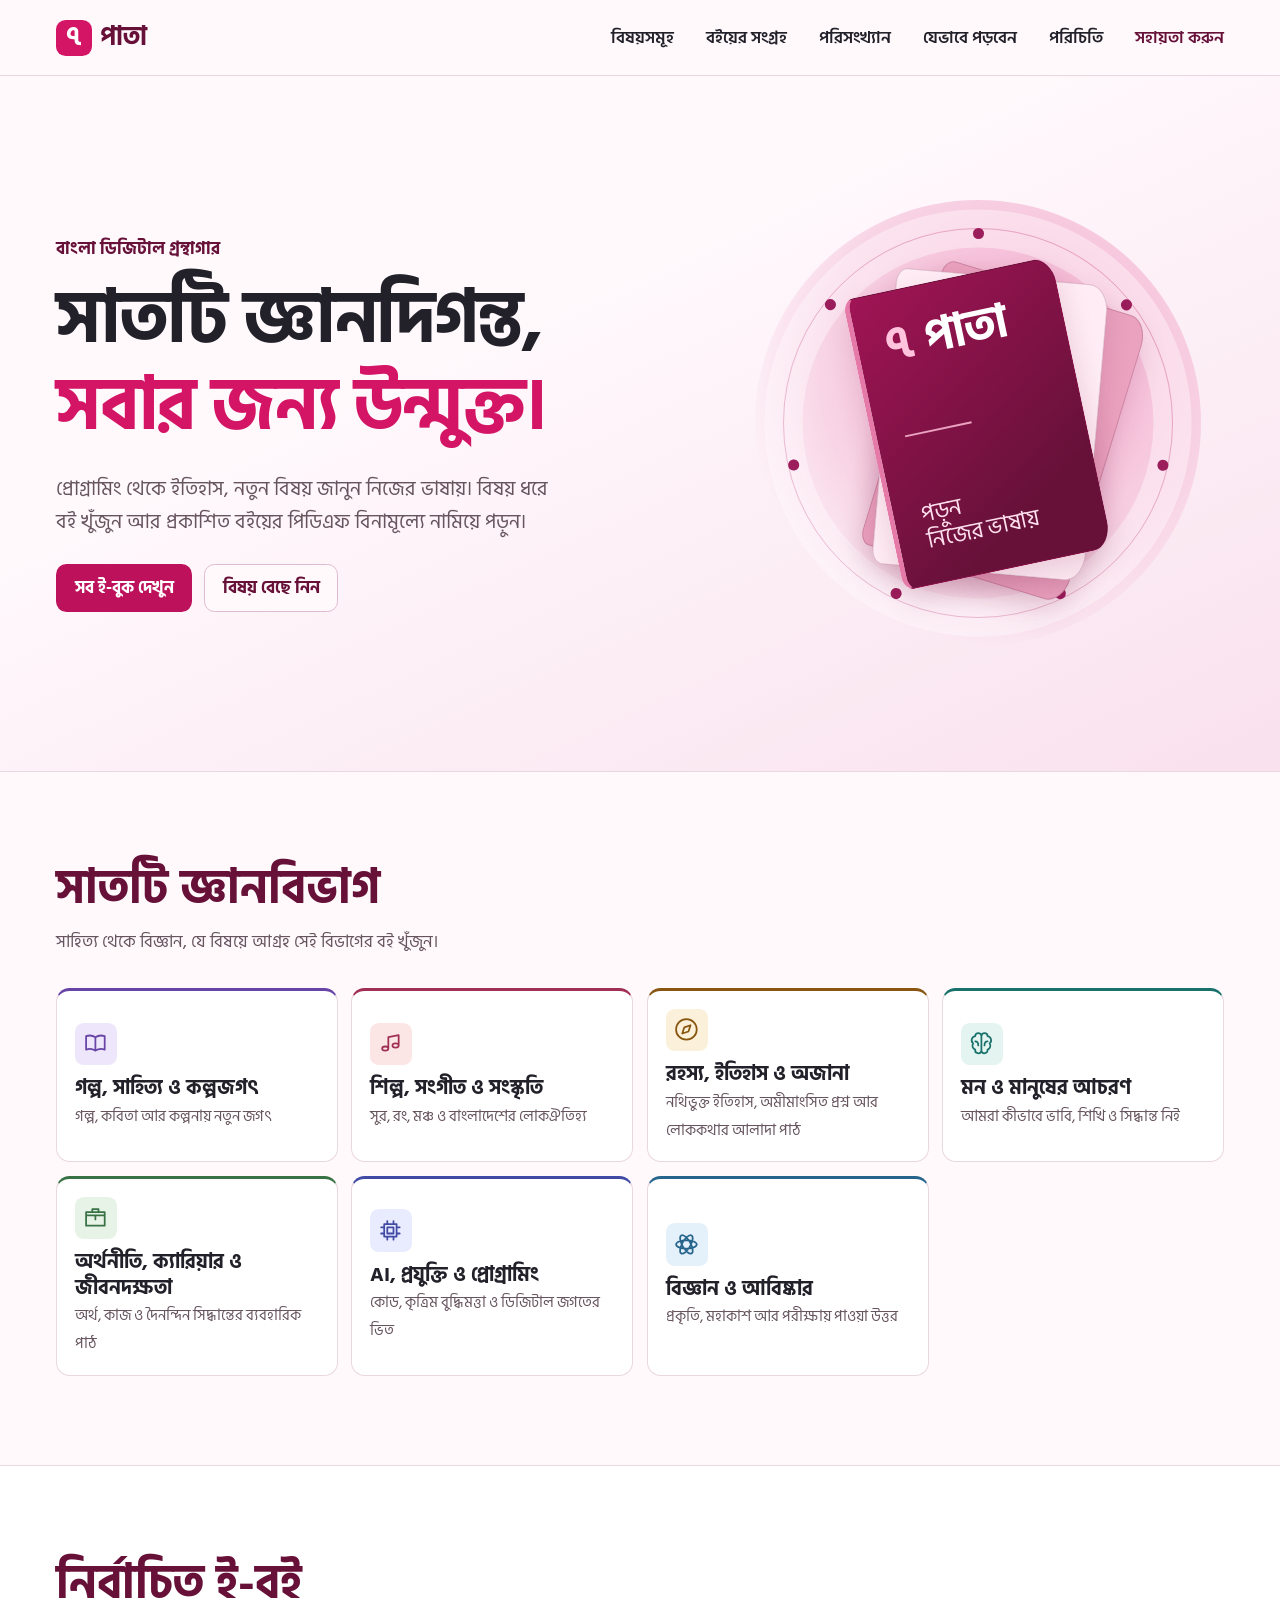
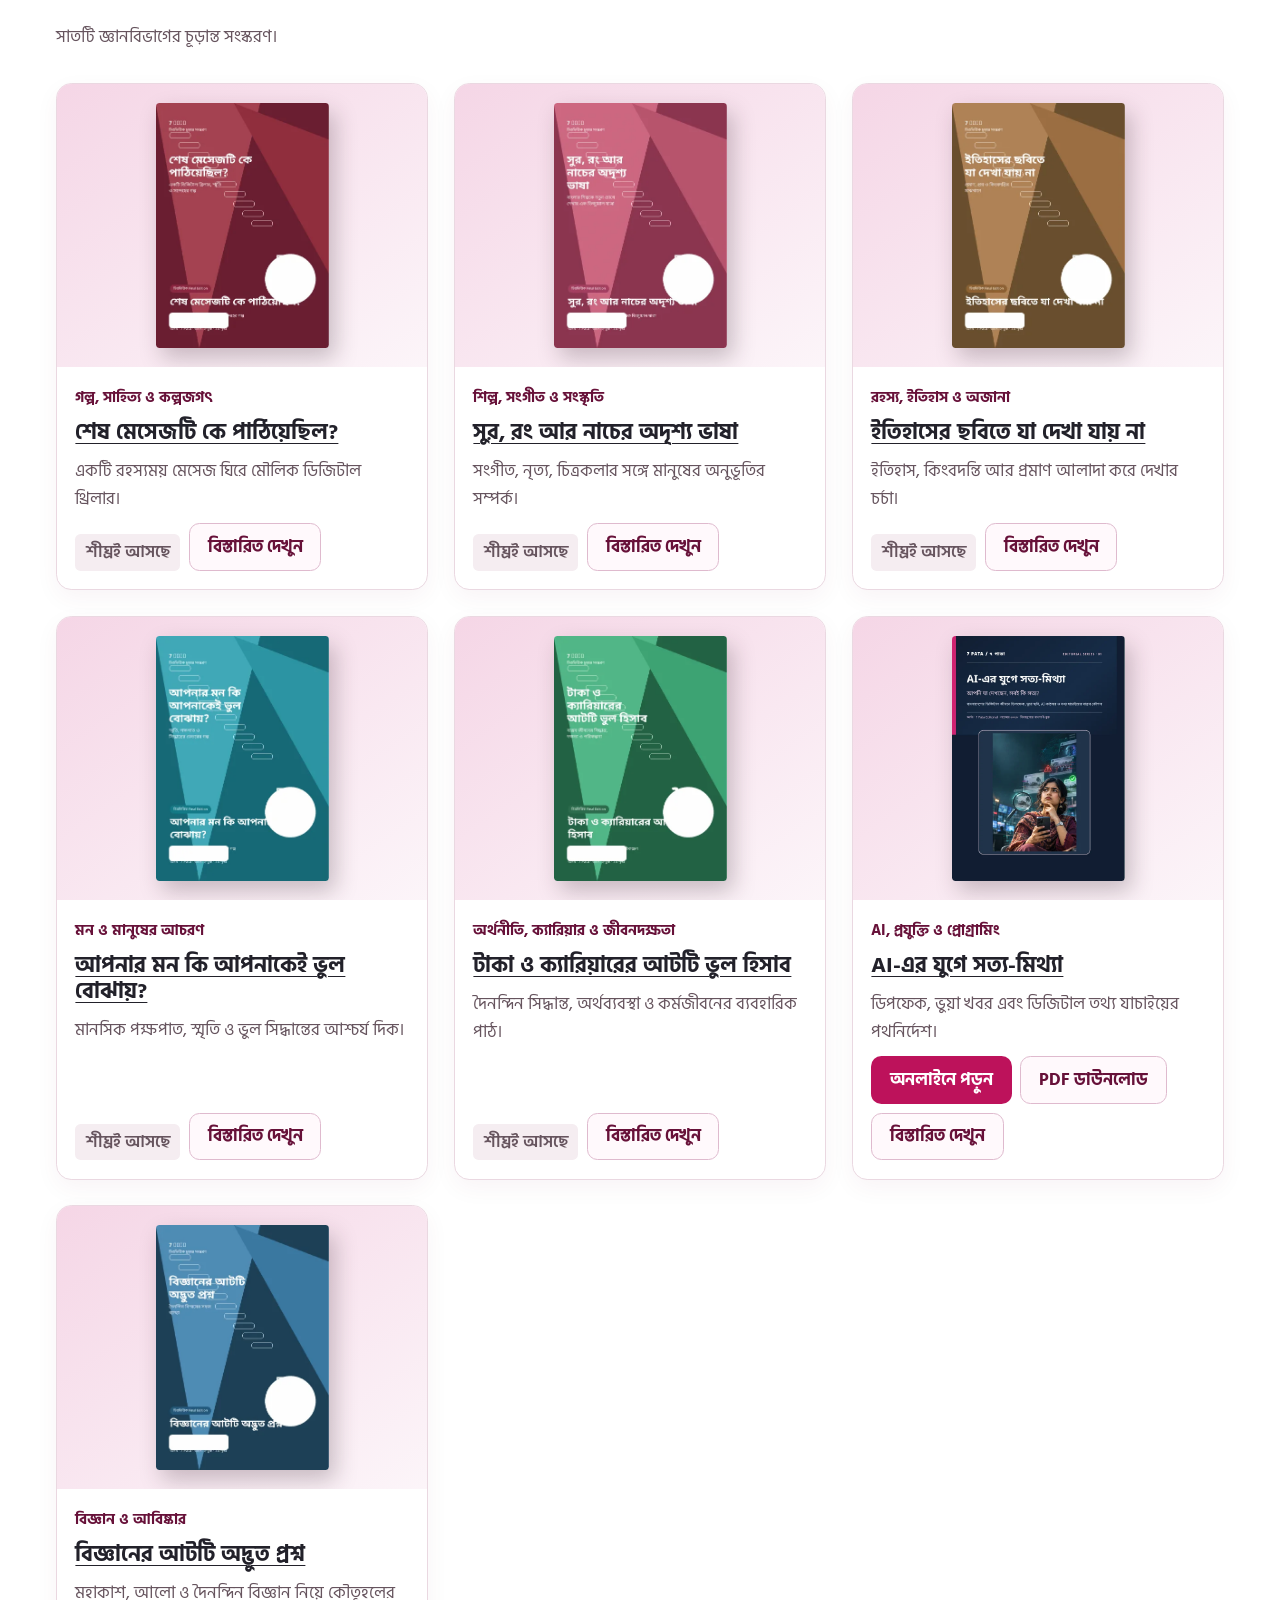
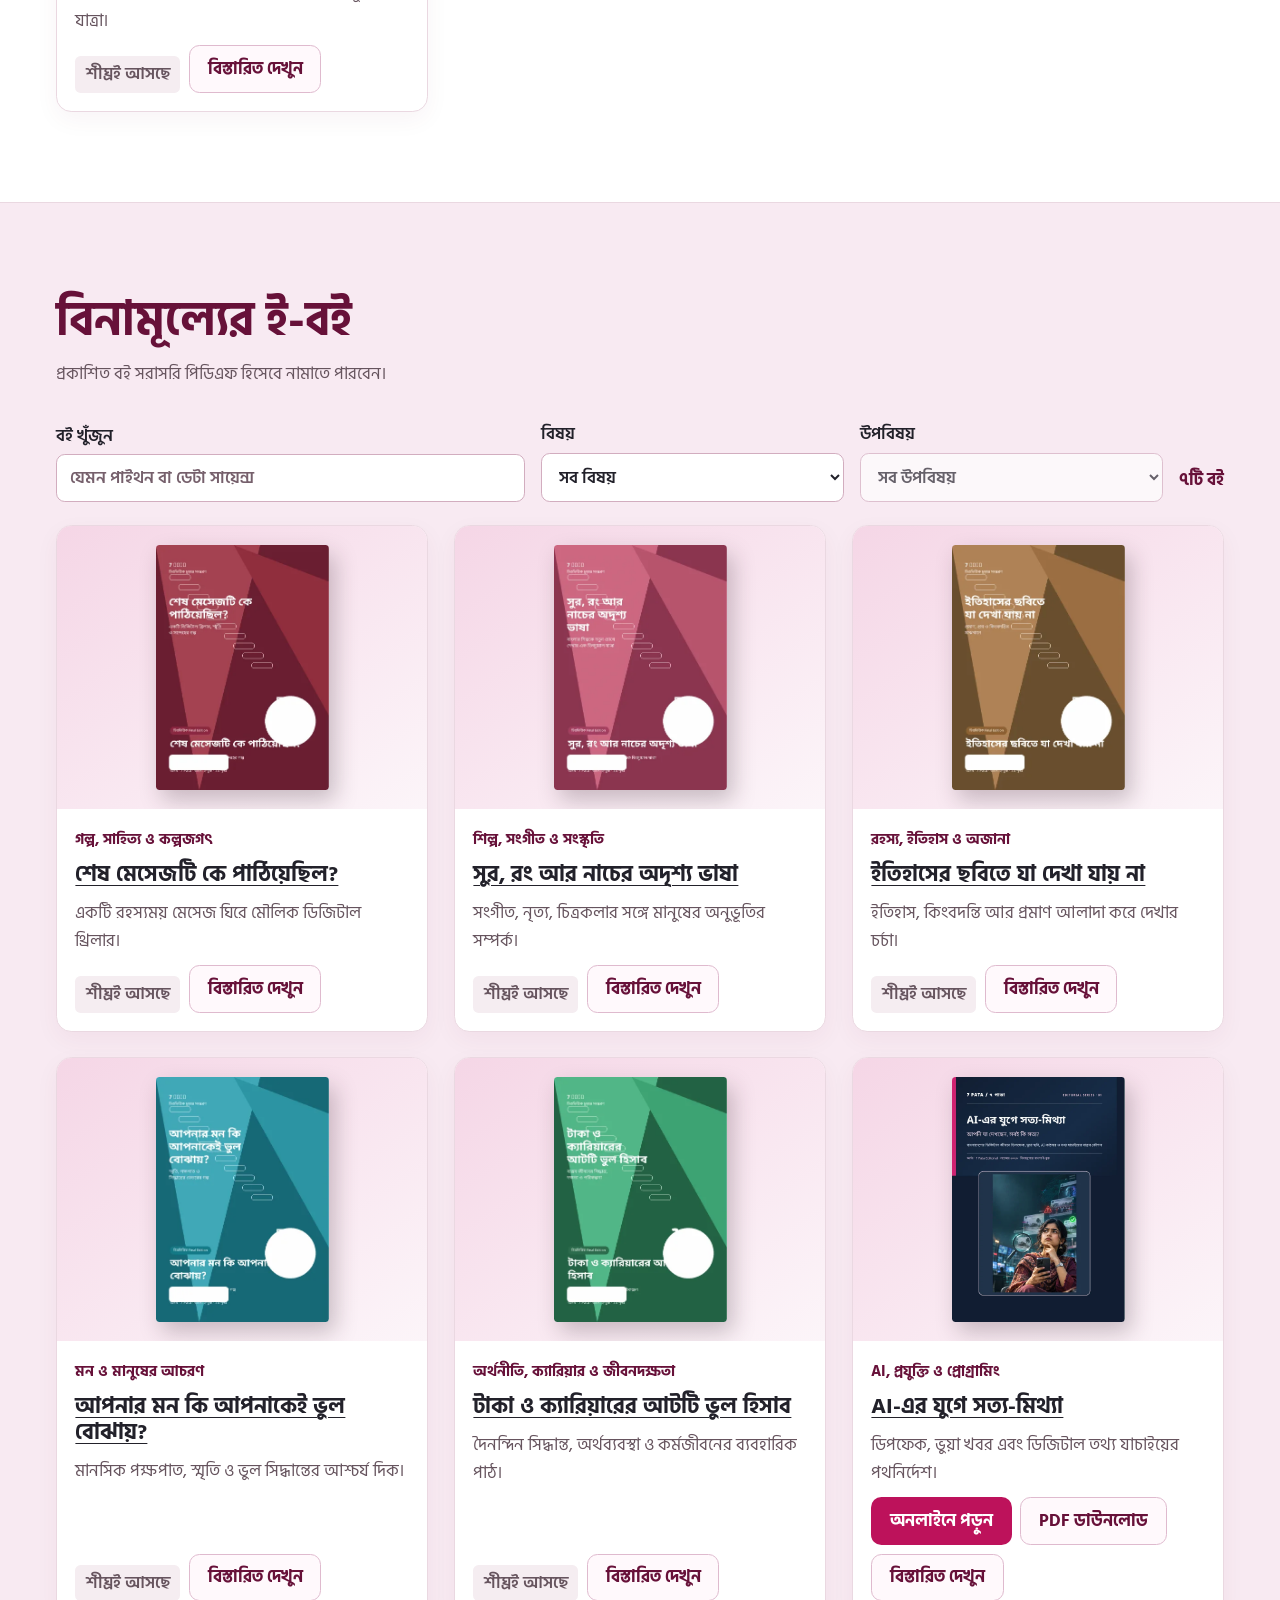
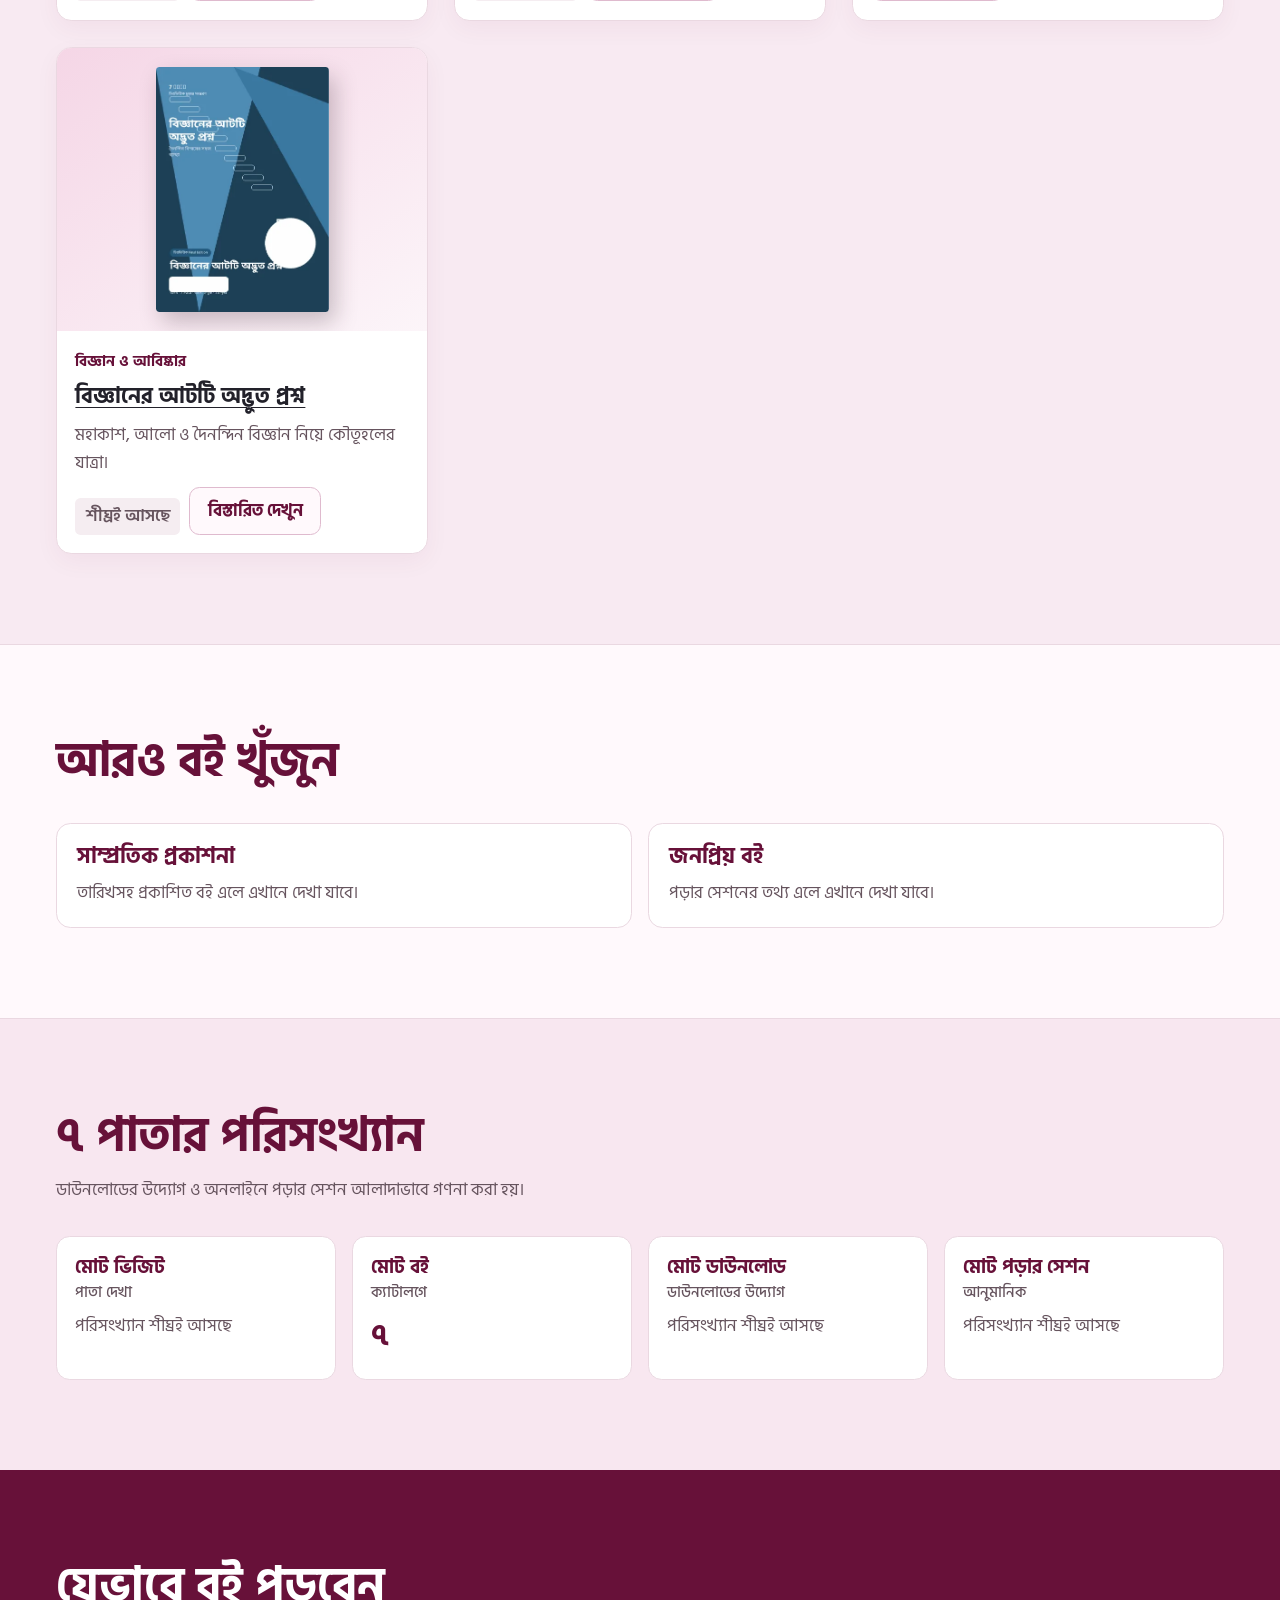
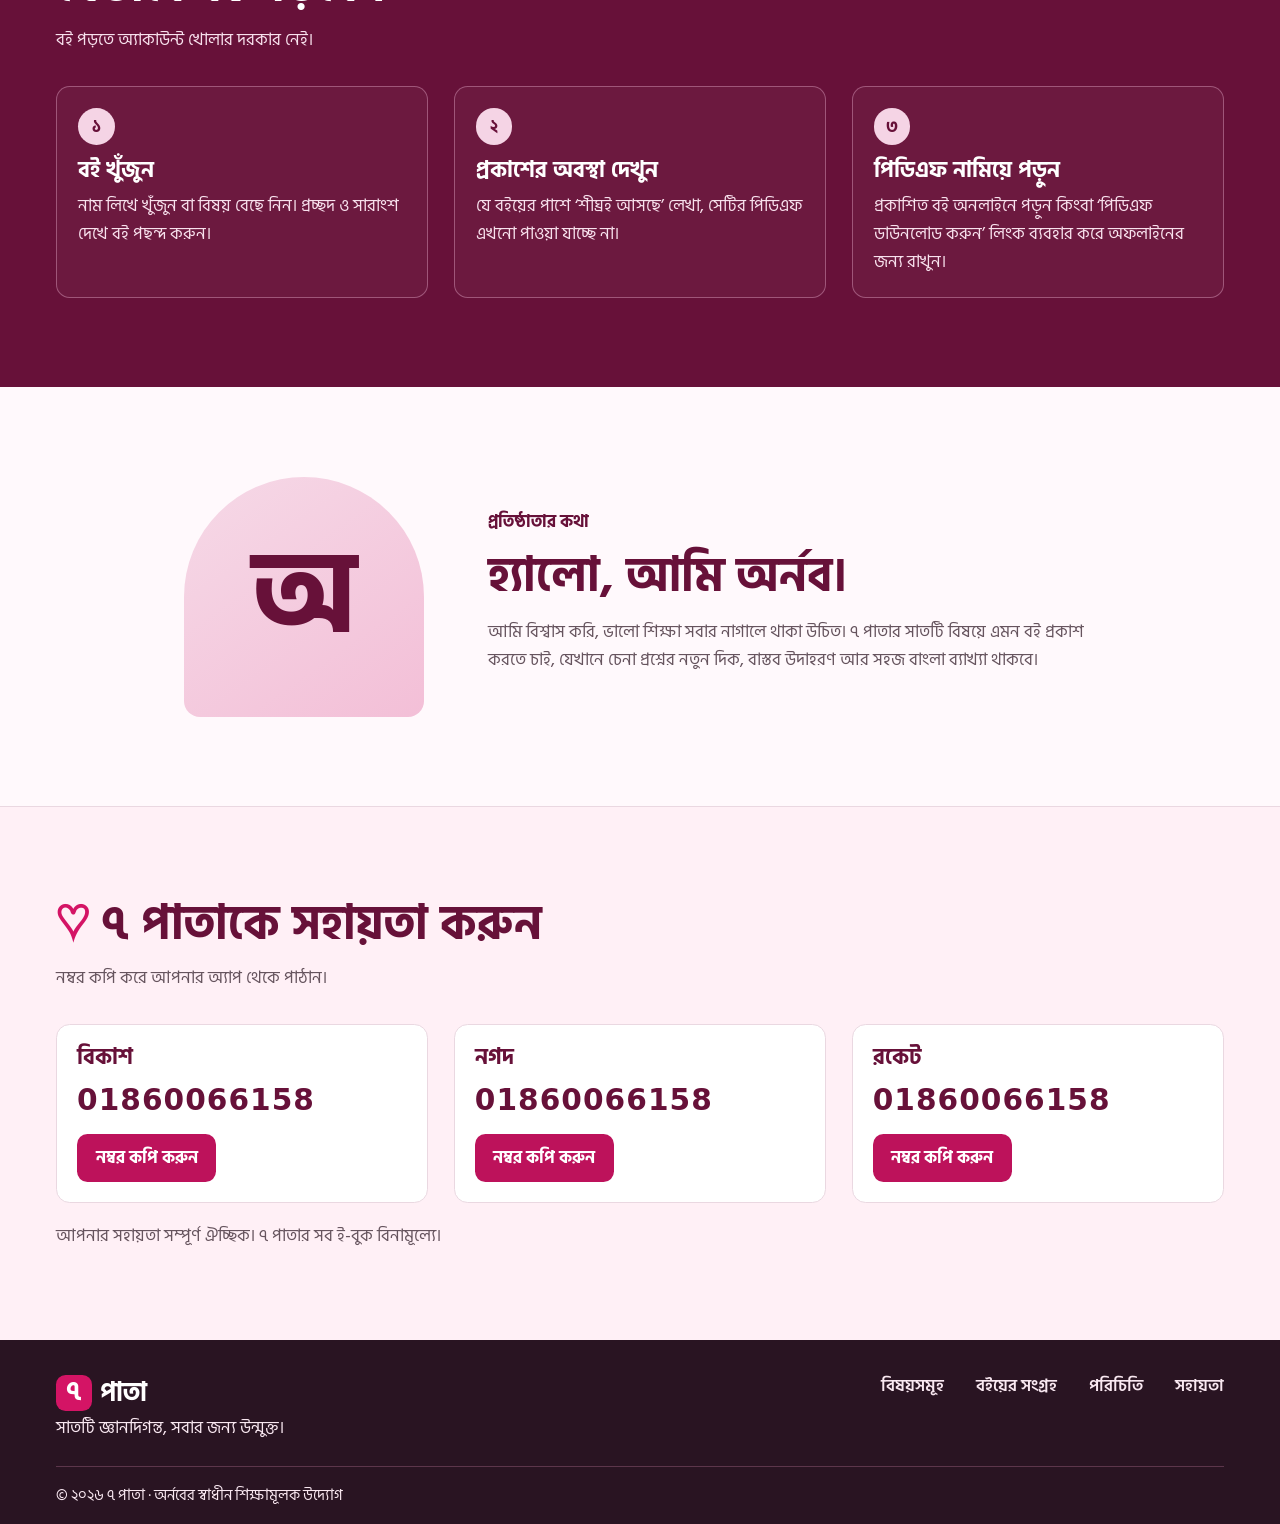
==== commit 3658be15: "Use the uploaded uncropped AI e-book and cover" ====
--- a/index.html
+++ b/index.html
@@ -21,7 +21,7 @@
   <link rel="preconnect" href="https://fonts.googleapis.com">
   <link rel="preconnect" href="https://fonts.gstatic.com" crossorigin>
   <link href="https://fonts.googleapis.com/css2?family=Hind+Siliguri:wght@400;500;600;700&display=swap" rel="stylesheet">
-  <link rel="stylesheet" href="styles.css?v=catalog">
+  <link rel="stylesheet" href="styles.css?v=ai-uncropped">
   <script defer src="config.js?v=final-ebooks"></script>
   <script defer src="library.js?v=final-ebooks"></script>
   <script defer src="analytics.js?v=final-ebooks"></script>
--- a/styles.css
+++ b/styles.css
@@ -119,7 +119,7 @@
 .book-card { min-width: 0; border-radius: .95rem; background: white; border: 1px solid var(--line); box-shadow: 0 8px 24px #6711390c; display: flex; flex-direction: column; overflow: hidden; transform: perspective(850px) rotateX(var(--tilt-x, 0deg)) rotateY(var(--tilt-y, 0deg)) translateY(var(--lift, 0)); transition: transform .22s, box-shadow .22s; }
 .book-card:is(:hover, :focus-within) { --lift: -4px; box-shadow: var(--shadow); }
 .book-cover { display: grid; place-items: center; padding: 1.2rem 1rem; overflow: hidden; background: linear-gradient(145deg, #f5d6e6, #fcf5f9); }
-.book-cover img { display: block; width: min(66%, 10.8rem); height: auto; aspect-ratio: 500 / 708; border-radius: .23rem; box-shadow: 6px 10px 22px #32202d40; transition: transform .28s; }
+.book-cover img { display: block; width: min(66%, 10.8rem); height: auto; aspect-ratio: auto 500 / 708; border-radius: .23rem; box-shadow: 6px 10px 22px #32202d40; transition: transform .28s; }
 .book-card:hover img { transform: scale(1.045); }
 .book-body { display: flex; flex: 1; flex-direction: column; align-items: flex-start; gap: .65rem; padding: 1.15rem; }
 .book-meta { color: var(--burgundy); font-size: .92rem; font-weight: 700; }
